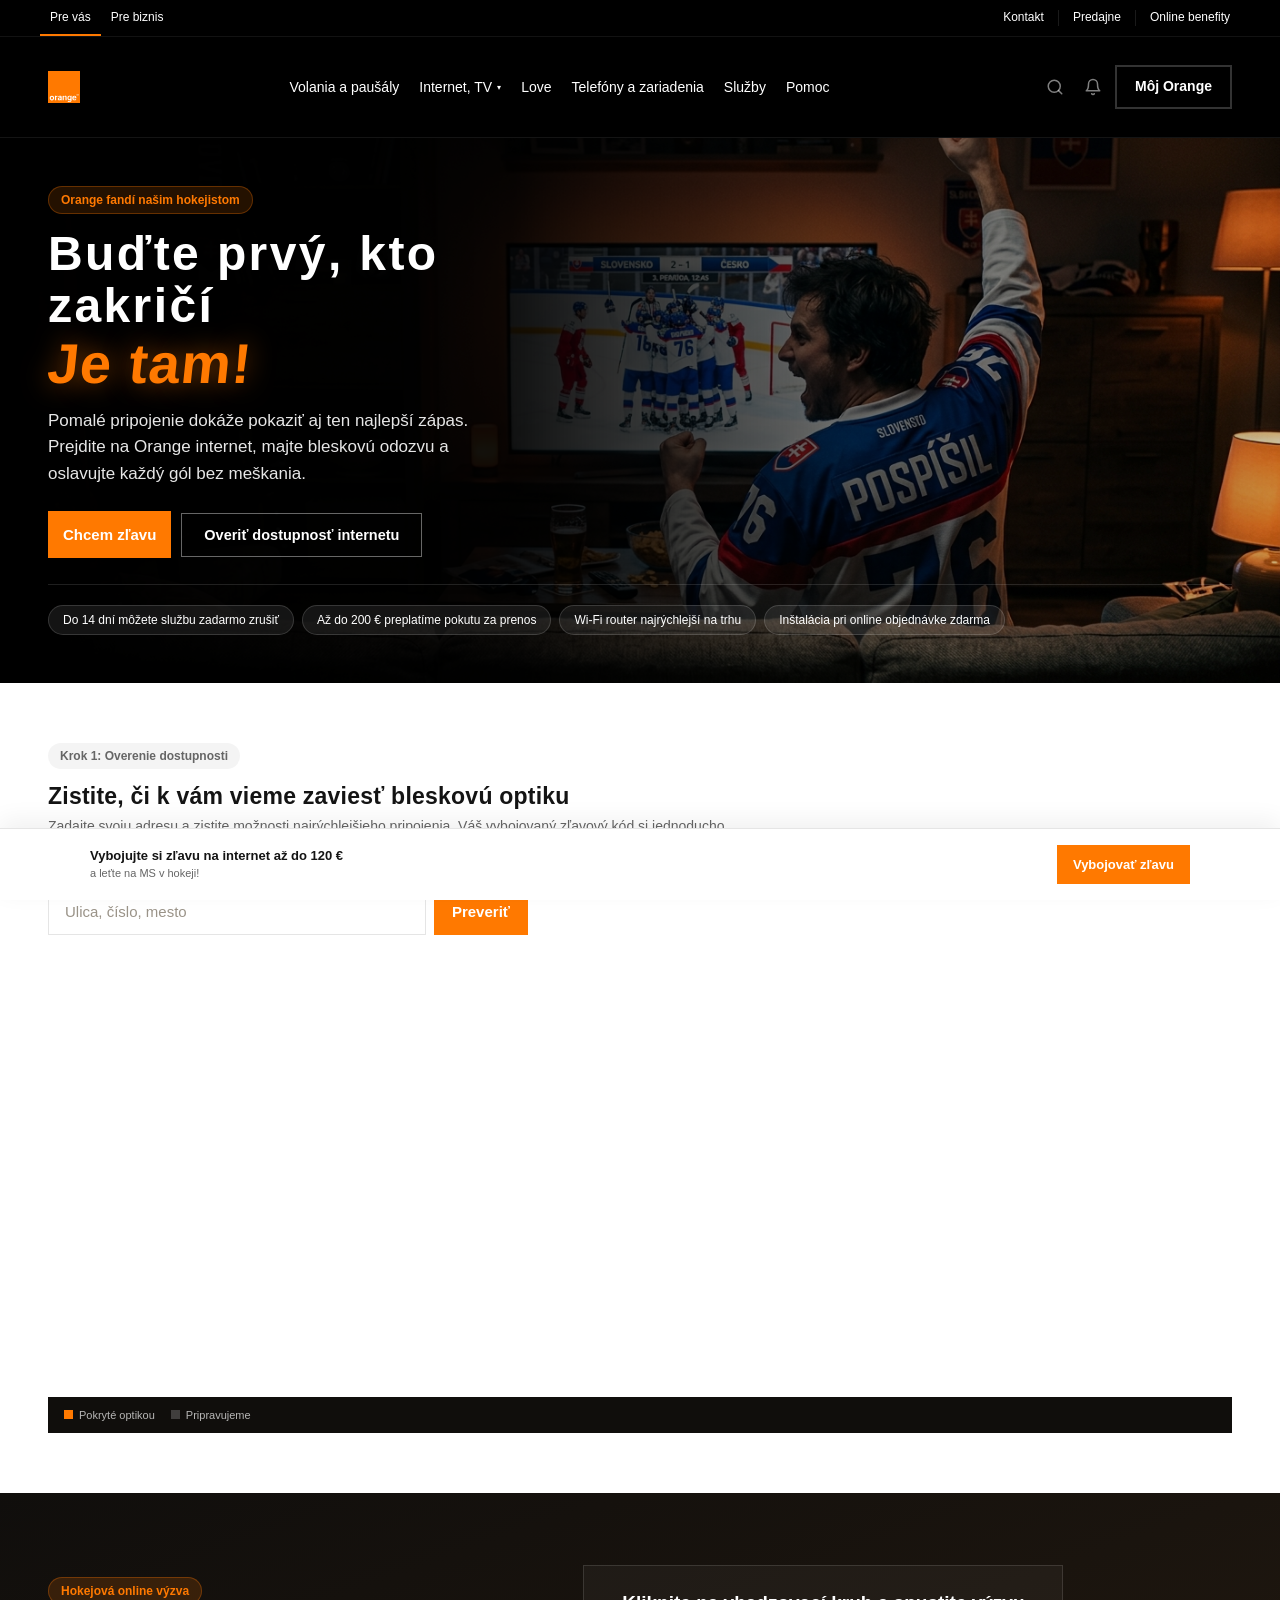
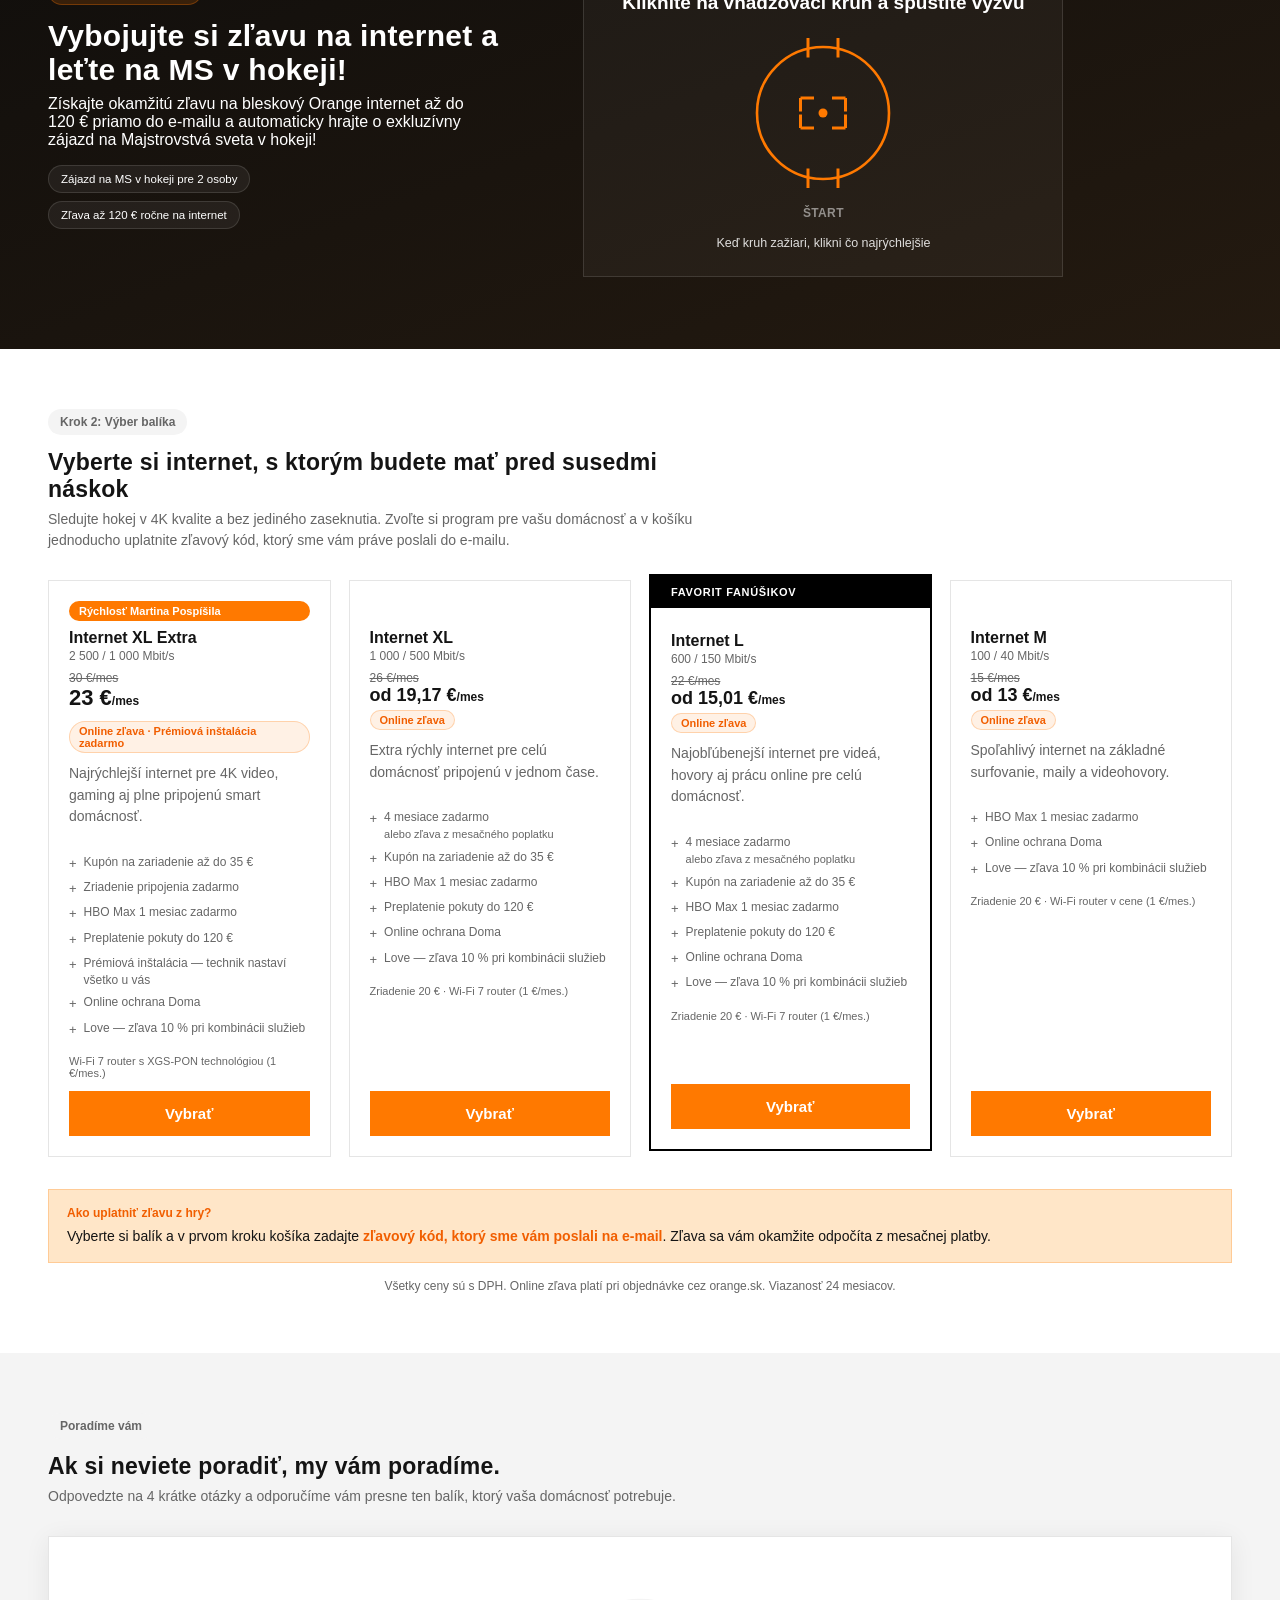
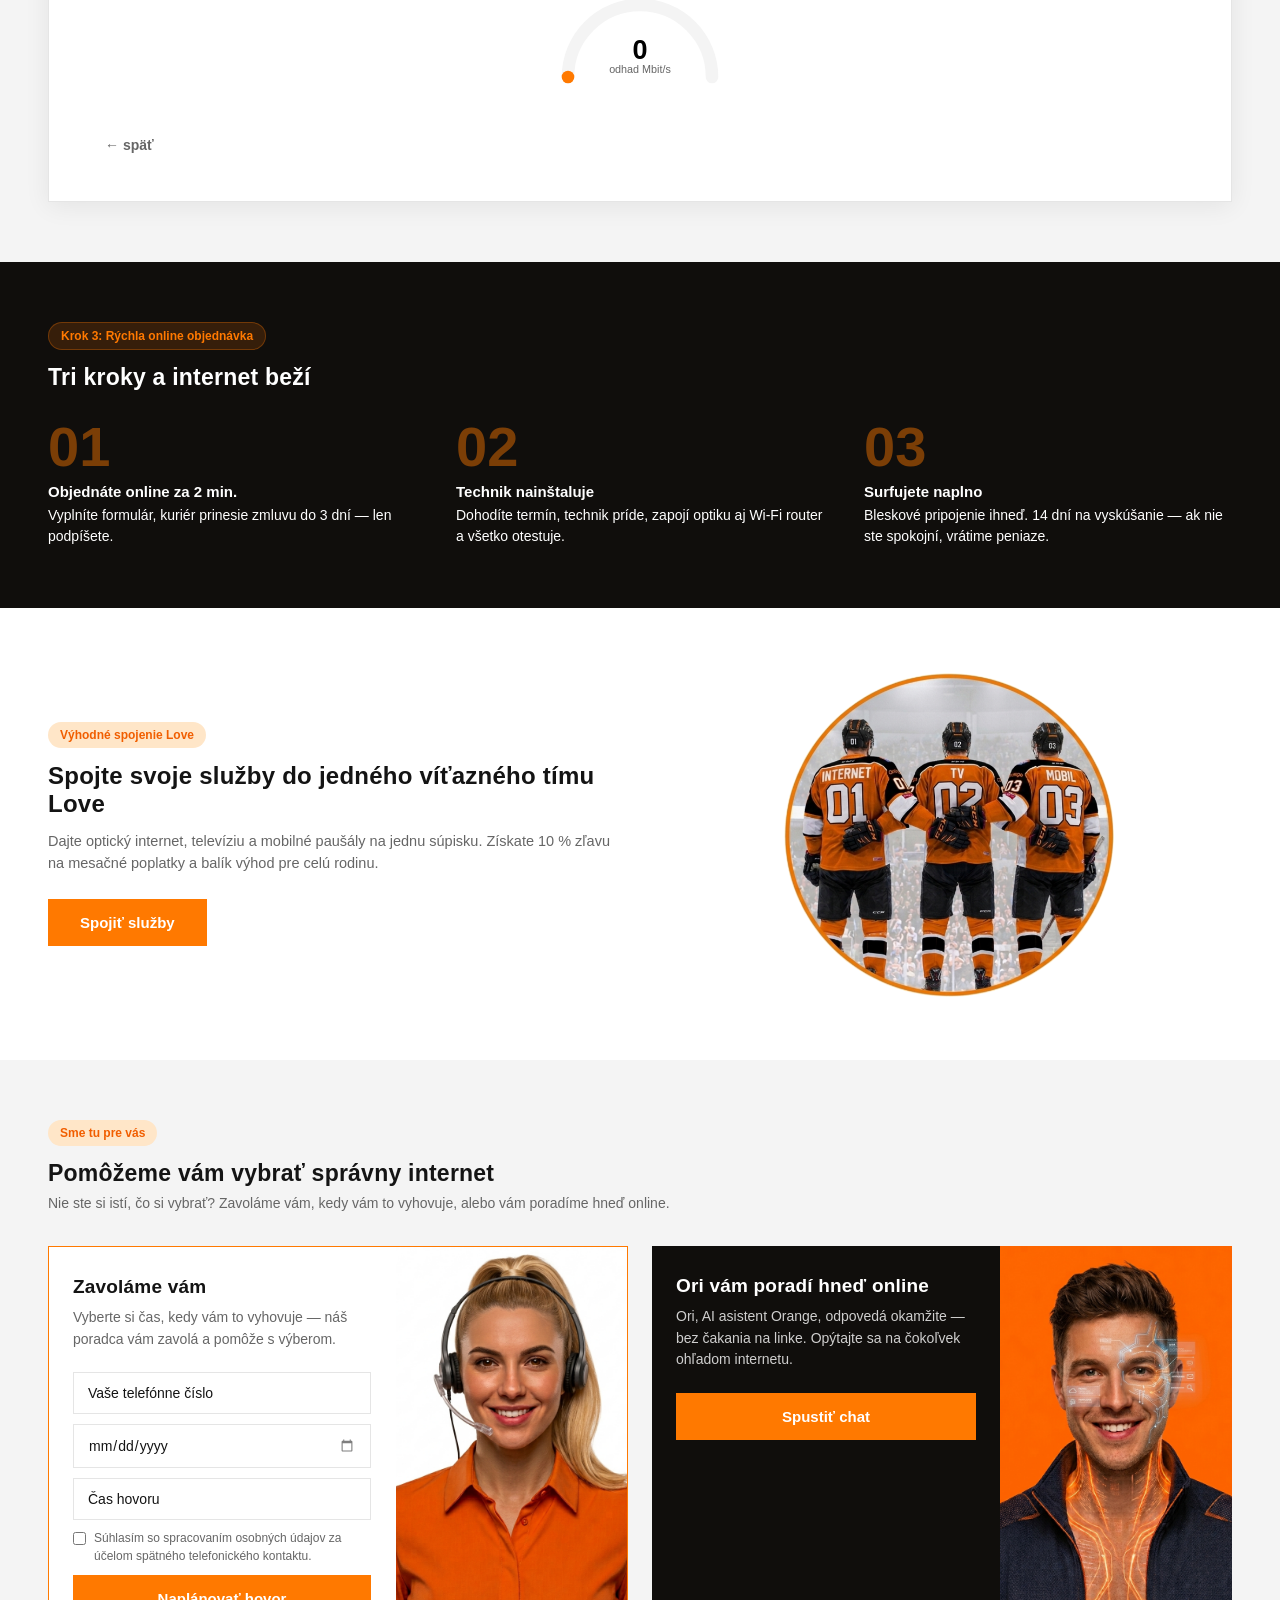
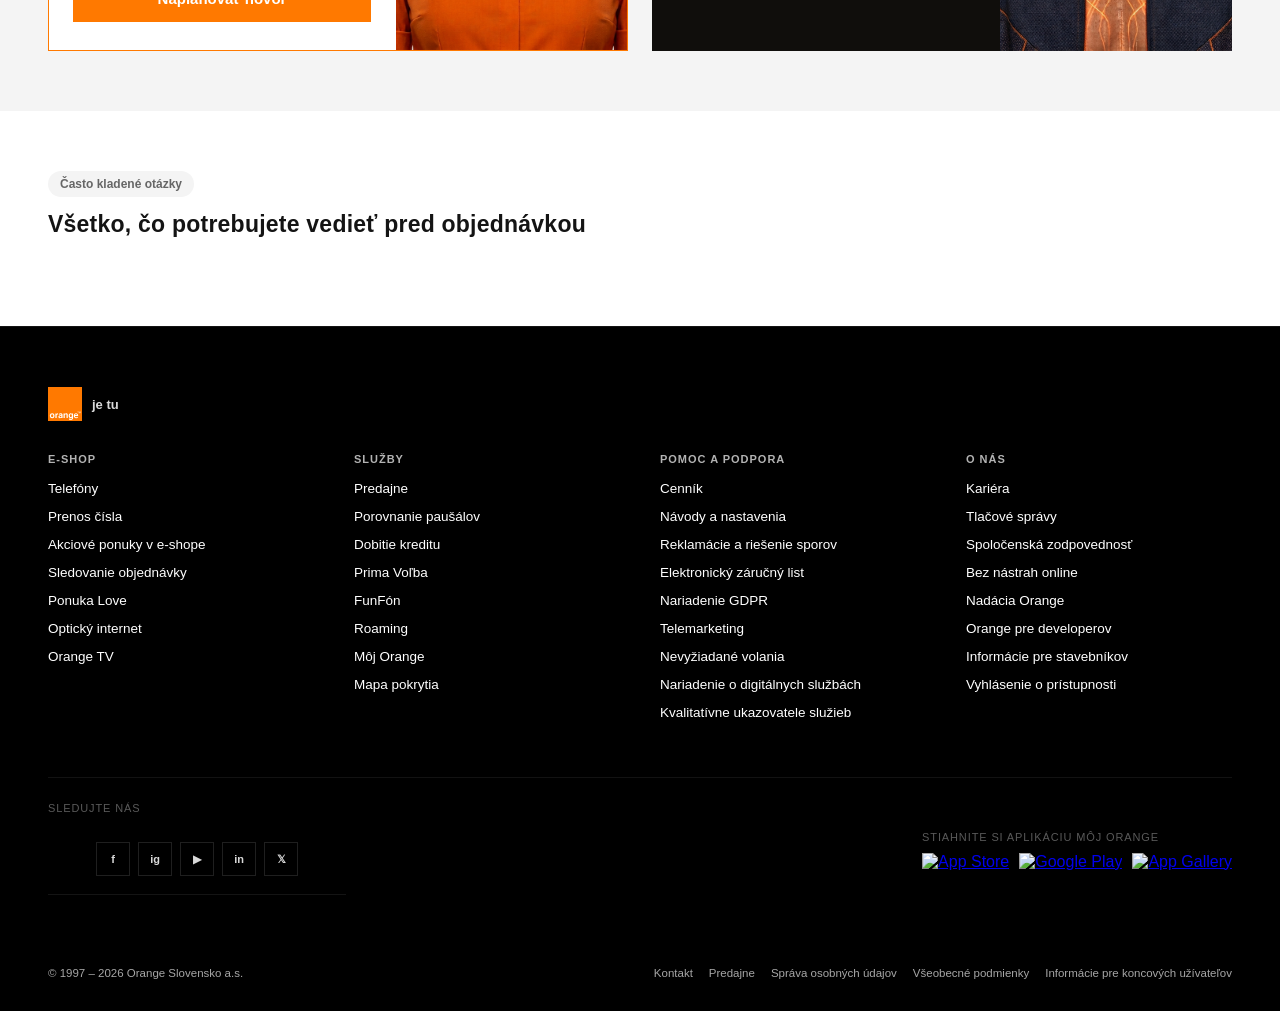
==== zaraguza-sk/index.html @ 149ebbbd "verzia2: Orange DS dizajn (Helvetica Neue, radius 0, ostré CTA) - Font: Helvetica Neue všade, odstrá" ====
<!DOCTYPE html>
<html lang="sk">
<head>
<meta charset="UTF-8">
<meta name="viewport" content="width=device-width, initial-scale=1.0">
<meta name="color-scheme" content="light">
<meta name="supported-color-schemes" content="light">
<title>Orange Internet — Je tam!</title>
<link rel="preconnect" href="https://fonts.googleapis.com">
<link href="https://api.mapbox.com/mapbox-gl-js/v3.4.0/mapbox-gl.css" rel="stylesheet">
<script src="https://api.mapbox.com/mapbox-gl-js/v3.4.0/mapbox-gl.js"></script>
<style>
  :root{
    color-scheme: light;
    --orange: #ff7900;
    --orange-deep: #f15e00;
    --orange-glow: #ff7900;
    --ink: #141414;
    --ink-soft: #666666;
    --paper: #ffffff;
    --paper-dim: #f4f4f4;
    --tint: #ffe6c8;
    --line: #e5e5e5;
    --ok: #1F7A4D;
    --night: #100E0C;
    --night-2: #1C1712;
    --radius: 0;
  }
  *{box-sizing:border-box; margin:0; padding:0;}
  html{scroll-behavior:smooth; background:var(--paper);}
  body{
    font-family:'Helvetica Neue', Helvetica, Arial, sans-serif;
    background:var(--paper) !important;
    color:var(--ink) !important;
    -webkit-font-smoothing:antialiased;
  }
  h1,h2,h3,.display{ font-family:'Helvetica Neue', Helvetica, Arial, sans-serif; letter-spacing:0.01em; }
  ul{ list-style:none; }
  button{ font-family:inherit; }
  @media (prefers-reduced-motion: reduce){
    *{animation-duration:0.001ms !important; transition-duration:0.001ms !important;}
  }

  .je-tam{
    display:inline-block; font-family:inherit; font-weight:800; color:var(--orange);
    transform:skewX(-6deg); text-shadow:0 0 26px rgba(255,121,0,.55); letter-spacing:0.02em;
  }

  /* ---------- NAV ---------- */
  nav{
    padding:16px 20px; background:#000000;
    border-bottom:1px solid rgba(255,255,255,0.08);
  }
  .logo{ font-family:inherit; font-weight:800; font-size:22px; color:var(--orange); }
  .menu-dot{width:22px;height:22px;display:flex;flex-direction:column;justify-content:center;gap:4px;}
  .menu-dot span{display:block;height:2px;background:#fff;border-radius:2px;}

  section{ max-width:560px; margin:0 auto; padding:0 20px; }
  .sec{ padding:52px 20px; }
  .sec-head{ margin-bottom:28px; }
  .eyebrow{
    display:inline-flex; align-items:center; gap:6px;
    font-size:12px; font-weight:600; color:var(--orange-deep);
    background:var(--tint); padding:6px 12px; border-radius:100px; margin-bottom:14px;
  }
  .sec-head .eyebrow{ background:var(--paper-dim); color:var(--ink-soft); }
  .sec-head h2{ font-size:23px; margin:0 0 6px; color:var(--ink); }
  .sec-head p{ color:var(--ink-soft); font-size:14px; line-height:1.55; }
  .sec-head.center{ text-align:center; }

  /* ---------- HERO ---------- */
  .hero{
    background: var(--night);
    color:#fff; max-width:none; padding:36px 20px 0;
  }
  .hero-inner{ max-width:560px; margin:0; width:100%; }
  .hero .eyebrow{ color:var(--orange-glow); background:rgba(255,121,0,0.14); border:1px solid rgba(255,121,0,0.3); }
  .hero h1{ font-size:33px; line-height:1.1; font-weight:800; margin-bottom:14px; color:#fff; letter-spacing:0.05em; }
  .hero h1 .je-tam{ font-size:38px; display:block; margin-top:2px; }
  .hero p{ color:rgba(255,255,255,0.9); font-size:15.5px; line-height:1.55; margin-bottom:24px; }
  .hero p b{ color:#fff; }

  .address-box{
    background:rgba(255,255,255,0.06); border:1px solid rgba(255,255,255,0.12);
    border-radius:var(--radius); padding:20px; display:flex; flex-direction:column; gap:12px; backdrop-filter:blur(6px);
  }
  .address-box label{ color:#fff; font-size:13px; font-weight:600; opacity:.9; }
  .address-row{ display:flex; gap:8px; }
  .address-row input{
    flex:1; border:none; border-radius:0; padding:14px 16px; font-size:15px; outline:none;
    background:#fff; color:var(--ink); font-family:inherit;
  }
  .address-row input::placeholder{ color:#9A9388; }
  .address-row button{
    background:var(--orange); color:#fff; border:none; border-radius:0;
    padding:0 18px; font-weight:700; font-size:15px; cursor:pointer; transition:background .15s ease;
  }
  .address-row button:hover{ background:var(--orange-deep); }
  .address-hint{ color:#fff; opacity:.55; font-size:12px; }

  .stat-row{
    display:grid; grid-template-columns:repeat(4,1fr); gap:10px; align-items:start;
    margin:26px 0 0; padding-top:20px; border-top:1px solid rgba(255,255,255,0.12);
  }
  .stat{ text-align:center; }
  .stat b{ display:flex; align-items:center; justify-content:center; min-height:28px; font-family:inherit; font-weight:800; font-size:18px; color:#fff; }
  .stat span{ display:block; font-size:10px; color:#fff; margin-top:2px; line-height:1.25; }

  /* ---------- HOCKEY CHALLENGE GAME ---------- */
  .challenge{
    max-width:none; background:linear-gradient(160deg, var(--night) 0%, #241A10 100%); color:#fff; padding:44px 20px;
  }
  .challenge-inner{ max-width:560px; margin:0 auto; }
  .challenge .eyebrow{ background:rgba(255,121,0,0.16); color:var(--orange-glow); border:1px solid rgba(255,121,0,0.3); }
  .challenge h2{ color:#fff; font-size:24px; margin:0 0 8px; }
  .challenge > .challenge-inner > p{ color:rgba(255,255,255,0.9); font-size:14px; line-height:1.55; margin-bottom:8px; }
  .reward-row{ display:flex; gap:8px; margin:16px 0 22px; flex-wrap:wrap; }
  .reward-chip{
    display:flex; align-items:center; gap:6px; background:rgba(255,255,255,0.06);
    border:1px solid rgba(255,255,255,0.12); border-radius:100px; padding:7px 12px; font-size:11.5px;
  }
  .reward-chip .ic{ font-size:14px; }

  .game-box{
    background:rgba(255,255,255,0.04); border:1px solid rgba(255,255,255,0.12);
    border-radius:var(--radius); padding:26px 20px; text-align:center; position:relative; overflow:hidden; min-height:280px;
    display:flex; flex-direction:column; align-items:center; justify-content:center;
  }
  .puck-btn{
    width:150px; height:150px; border:none; background:none; cursor:pointer; padding:0;
    transition:transform .08s ease;
  }
  .puck-btn:active{ transform:scale(.94); }
  .puck-btn svg .fo-circle{ stroke:var(--orange); stroke-width:3.5; fill:none; transition:stroke .3s ease, filter .3s ease; }
  .puck-btn svg .fo-tick{ stroke:var(--orange); stroke-width:4; transition:stroke .3s ease; }
  .puck-btn svg .fo-cross{ stroke:var(--orange); stroke-width:4; transition:stroke .3s ease; }
  .puck-btn svg .fo-dot{ fill:var(--orange); transition:fill .3s ease, r .3s ease; }
  .puck-btn.ready svg .fo-circle{ stroke:var(--orange-glow); filter:drop-shadow(0 0 14px rgba(255,121,0,.8)); }
  .puck-btn.ready svg .fo-tick{ stroke:var(--orange-glow); }
  .puck-btn.ready svg .fo-cross{ stroke:var(--orange-glow); }
  .puck-btn.ready svg .fo-dot{ fill:#fff; animation:dotPulse .6s ease-in-out infinite; }
  @keyframes dotPulse{ 0%,100%{ r:6; } 50%{ r:9; } }
  .puck-label{ font-family:inherit; font-weight:800; font-size:12px; color:rgba(255,255,255,.5); margin-top:14px; letter-spacing:.03em; text-transform:uppercase; }
  .game-msg{ font-family:inherit; font-weight:800; font-size:19px; margin-bottom:20px; min-height:26px; }
  .game-sub{ font-size:12.5px; color:rgba(255,255,255,0.85); margin-top:16px; }

  .result-panel{ display:none; width:100%; }
  .result-panel.show{ display:block; animation:fadeUp .4s ease; }
  @keyframes fadeUp{ from{opacity:0; transform:translateY(10px);} to{opacity:1; transform:translateY(0);} }
  .result-time{ font-family:inherit; font-weight:800; font-size:44px; color:var(--orange-glow); line-height:1; margin-bottom:4px; }
  .result-time span{ font-size:16px; color:#fff; font-weight:600; }
  .result-main{ font-family:inherit; font-weight:800; font-size:18px; color:#fff; line-height:1.25; margin-bottom:8px; }
  .result-sub{ font-size:14px; color:rgba(255,255,255,.9); line-height:1.55; margin-bottom:18px; }
  .result-reward{ border:1.5px solid var(--orange); border-radius:0; padding:14px 16px; margin-bottom:18px; background:rgba(241,94,0,0.08); }
  .reward-label{ display:block; font-size:11px; color:rgba(255,255,255,.85); letter-spacing:.06em; margin-bottom:4px; }
  .reward-value{ display:block; font-family:inherit; font-weight:800; font-size:17px; color:var(--orange-glow); line-height:1.2; }
  .result-form{ margin-top:0; }
  .form-heading{ font-family:inherit; font-weight:700; font-size:13.5px; color:#fff; margin-bottom:6px; }
  .form-desc{ font-size:12px; color:rgba(255,255,255,.85); line-height:1.5; margin-bottom:12px; }
  #resultEmail{
    width:100%; box-sizing:border-box; border:1px solid rgba(255,255,255,0.2); background:rgba(255,255,255,0.06); color:#fff;
    border-radius:0; padding:12px 14px; font-size:14px; outline:none; font-family:inherit; margin-bottom:10px;
  }
  #resultEmail::placeholder{ color:rgba(255,255,255,.4); }
  .checkbox-label{ display:flex; align-items:flex-start; gap:8px; font-size:11.5px; color:rgba(255,255,255,.85); line-height:1.45; margin-bottom:14px; cursor:pointer; }
  .checkbox-label input[type=checkbox]{ margin-top:2px; flex-shrink:0; accent-color:var(--orange); }
  .result-success{ text-align:center; animation:fadeUp .4s ease; padding:10px 0; }
  .success-icon{ width:56px; height:56px; border-radius:50%; background:#22c55e; color:#fff; font-size:26px; font-weight:800; display:flex; align-items:center; justify-content:center; margin:0 auto 16px; }
  .result-success h3{ font-family:inherit; font-weight:800; font-size:17px; color:#fff; margin-bottom:10px; line-height:1.3; }
  .result-success p{ font-size:14px; color:rgba(255,255,255,.9); margin-bottom:18px; line-height:1.55; }
  .game-ctas{ display:flex; gap:8px; flex-direction:column; }

  .lb-save{ display:none; flex-direction:column; gap:8px; margin-bottom:14px; }
  .lb-save.show{ display:flex; }
  .lb-save input{
    border:1px solid rgba(255,255,255,0.2); background:rgba(255,255,255,0.06); color:#fff;
    border-radius:0; padding:12px 14px; font-size:14px; outline:none; font-family:inherit;
  }
  .lb-save input::placeholder{ color:rgba(255,255,255,.4); }
  .lb-note{ font-size:10.5px; color:rgba(255,255,255,.45); text-align:center; line-height:1.4; }
  .lb-saved{ display:none; text-align:center; font-size:13px; color:#7CD98A; font-weight:600; margin-bottom:14px; }
  .lb-saved.show{ display:block; }

  .leaderboard-box{
    background:rgba(255,255,255,0.04); border:1px solid rgba(255,255,255,0.12);
    border-radius:var(--radius); padding:20px; margin-top:16px;
  }
  .lb-head{
    display:flex; align-items:center; gap:8px; font-family:inherit; font-weight:700; font-size:15px;
    color:#fff; margin-bottom:14px; flex-wrap:wrap;
  }
  .lb-loading{ text-align:center; font-size:12.5px; color:rgba(255,255,255,.5); padding:16px 0; }
  .lb-row{
    display:flex; align-items:center; gap:10px; padding:9px 4px;
    border-bottom:1px solid rgba(255,255,255,0.07); font-size:13px; color:rgba(255,255,255,.9);
  }
  .lb-row:last-child{ border-bottom:none; }
  .lb-rank{
    width:24px; flex-shrink:0; font-family:inherit; font-weight:800; font-size:12.5px;
    color:rgba(255,255,255,.5); text-align:center;
  }
  .lb-row:nth-child(1) .lb-rank, .lb-row.r1 .lb-rank{ color:#FFD54A; }
  .lb-row.r2 .lb-rank{ color:#CFE0EA; }
  .lb-row.r3 .lb-rank{ color:#E3A063; }
  .lb-name{ flex:1; font-weight:600; }
  .lb-time{ font-family:inherit; font-weight:800; color:var(--orange-glow); }
  .lb-empty{ text-align:center; font-size:12.5px; color:rgba(255,255,255,.5); padding:16px 0; }
  .cta-primary{
    width:100%; background:var(--orange); color:#fff; border:none; border-radius:0;
    padding:15px; font-size:15px; font-weight:700; cursor:pointer; transition:background .15s ease;
  }
  .cta-primary:hover{ background:var(--orange-deep); }
  .cta-outline{
    width:100%; background:transparent; color:#fff; border:1.5px solid rgba(255,255,255,0.25); border-radius:0;
    padding:15px; font-size:15px; font-weight:600; cursor:pointer;
  }

  /* ---------- COVERAGE / MAP ---------- */
  .coverage-form{ display:flex; flex-direction:column; gap:10px; margin-bottom:22px; }
  .coverage-form .address-row input{
    background:#fff; border:1.5px solid var(--line); color:var(--ink);
  }
  .coverage-form .address-row button{ background:var(--orange); }

  .map-wrap{ border-radius:var(--radius); overflow:hidden; }
  #coverageMap{ width:100%; height:320px; }
  .map-legend{ display:flex; gap:16px; padding:12px 16px; background:var(--night); }
  .map-legend .li{ display:flex; align-items:center; gap:6px; font-size:11px; color:rgba(255,255,255,.7); }
  .map-legend .dot{ width:9px; height:9px; }
  .dot.on{ background:var(--orange); }
  .dot.soon{ background:rgba(255,255,255,0.2); }
  .mapboxgl-popup-content{ background:var(--night); color:#fff; border-radius:0; padding:10px 14px; font-size:13px; font-family:inherit; }
  .mapboxgl-popup-tip{ border-top-color:var(--night) !important; }

  /* ---------- PRICING ---------- */
  .plans{
    display:flex; flex-direction:row; gap:14px;
    overflow-x:auto; scroll-snap-type:x mandatory; -webkit-overflow-scrolling:touch;
    padding-bottom:12px; scrollbar-width:none;
  }
  .plans::-webkit-scrollbar{ display:none; }
  .plan{ background:#fff; border:1.5px solid var(--line); border-radius:0; padding:20px; position:relative;
    min-width:280px; flex-shrink:0; scroll-snap-align:start; }
  .plan.reco{ border:2px solid #000; box-shadow:none; }
  .plan.reco .plan-body > .plan-badge:first-child{
    background:#000; color:#fff; border-radius:0;
    margin:-20px -20px 16px; padding:10px 20px;
    display:block; text-align:left; font-size:11px;
    letter-spacing:.06em; text-transform:uppercase;
  }
  .plan--open:not(.reco){ border-color:var(--orange); box-shadow:0 0 0 1px var(--orange); }
  .plan.reco.plan--open{ border:2px solid #000; box-shadow:none; }
  .plan .ribbon{
    position:absolute; top:-11px; left:20px; background:var(--orange); color:#fff;
    font-size:11px; font-weight:700; padding:4px 10px; border-radius:100px;
  }
  .plan-name2{ font-family:inherit; font-weight:700; font-size:16px; margin:8px 0 2px; }
  .plan-speed2{ font-size:12px; color:var(--ink-soft); margin-bottom:8px; }
  .plan-price{ margin-bottom:10px; }
  .plan-price .was{ font-size:12px; color:var(--ink-soft); text-decoration:line-through; }
  .plan-price .now{ font-family:inherit; font-weight:800; font-size:22px; }
  .plan-price .now span{ font-size:12px; font-weight:600; }
  .plan-desc{ font-size:14px; color:var(--ink-soft); line-height:1.55; margin-bottom:14px; }
  .plan-benefits{ display:flex; gap:14px; border-top:1px solid var(--line); padding-top:12px; margin-top:2px; }
  .plan-benefits .benefit{ text-align:center; flex:1; font-size:10px; color:var(--ink-soft); }
  .plan-benefits .bic{ font-size:16px; display:block; margin-bottom:3px; }
  .plan-ctas{ display:flex; gap:8px; margin-top:14px; }
  .plan-ctas button{ flex:1; padding:14px; font-size:15px; }
  .cta-secondary{
    background:#fff; color:var(--ink); border:1.5px solid var(--line); border-radius:0; font-weight:600; cursor:pointer;
  }

  /* ---------- ASSESSMENT ---------- */
  #quiz-anchor{ background:var(--paper-dim); max-width:none !important; }
  .quiz-card{ background:#fff; border:1.5px solid var(--line); border-radius:var(--radius); padding:28px 22px; overflow:hidden; box-shadow:0 4px 24px rgba(0,0,0,.07); }
  .gauge-wrap{ display:flex; justify-content:center; margin-bottom:22px; }
  svg#gauge{ width:180px; height:110px; overflow:visible; }
  .gauge-track{ fill:none; stroke:var(--paper-dim); stroke-width:14; stroke-linecap:round; }
  .gauge-fill{ fill:none; stroke:var(--orange); stroke-width:14; stroke-linecap:round;
    transition: stroke-dasharray .6s cubic-bezier(.65,0,.35,1); }
  .gauge-num{ font-family:inherit; font-weight:800; font-size:30px; }
  .gauge-unit{ font-family:inherit; font-size:12px; fill:var(--ink-soft); }

  .progress-dots{ display:flex; justify-content:center; gap:6px; margin-bottom:20px; }
  .progress-dots span{ width:7px; height:7px; border-radius:50%; background:var(--line); transition:background .2s ease, transform .2s ease;}
  .progress-dots span.active{ background:var(--orange); transform:scale(1.3); }
  .progress-dots span.done{ background:var(--orange-deep); }

  .q-title{ font-size:18px; font-weight:700; text-align:center; margin-bottom:18px; font-family:inherit; }
  .opts{ display:grid; grid-template-columns:1fr 1fr; gap:10px; }
  .opts.single-col{ grid-template-columns:1fr; }
  .opt{
    border:1.5px solid var(--line); border-radius:0; padding:14px 12px; text-align:center; cursor:pointer; background:#fff;
    transition:border-color .15s ease, background .15s ease, transform .1s ease; font-size:14px; font-weight:600;
  }
  .opt .ic{ font-size:22px; display:block; margin-bottom:6px; }
  .opt:hover{ border-color:var(--orange); background:var(--tint,#fff5f0); }
  .opt:active{ transform:scale(.97); }

  .q-nav{ display:flex; justify-content:space-between; margin-top:20px; }
  .btn-ghost{ background:none; border:none; color:var(--ink-soft); font-size:14px; font-weight:600; cursor:pointer; padding:8px; }
  .btn-ghost:disabled{ opacity:0; pointer-events:none; }

  .result{ display:none; }
  .result.show{ display:block; animation:fadeUp .5s ease; }
  .res-plan-card{ background:#fff; border:1.5px solid var(--line); border-radius:var(--radius); padding:22px 20px; margin:0 0 14px; }
  .res-cta{ display:block; width:100%; text-align:center; }
  @media(min-width:1080px){
    .res-cols{ display:grid; grid-template-columns:1fr 1fr; gap:32px; align-items:start; margin-bottom:18px; }
    .res-plan-card{ padding:28px; }
  }
  .result-badge{
    display:inline-block; background:var(--ok); color:#fff; font-size:12px; font-weight:700;
    padding:5px 12px; border-radius:100px; margin-bottom:14px;
  }
  .result h3{ font-size:22px; margin-bottom:4px; }
  .result .why{ color:var(--ink-soft); font-size:14px; margin-bottom:18px; }

  .price-card{ background:var(--night); color:#fff; border-radius:0; padding:22px 22px 18px; margin-bottom:14px; }
  .price-card .top-row{ display:flex; justify-content:space-between; align-items:flex-start; margin-bottom:16px; }
  .price-card .plan-name{ font-family:inherit; font-weight:700; font-size:16px; margin-bottom:4px; }
  .price-card .plan-speed{ font-size:12px; opacity:.7; }
  .price-card .price{ text-align:right; }
  .price-card .price .was{ font-size:12px; opacity:.55; text-decoration:line-through; }
  .price-card .price .first-month{ font-family:inherit; font-weight:800; font-size:26px; color:var(--orange); line-height:1.15; }
  .price-card .price .then{ font-size:11.5px; opacity:.65; margin-top:4px; }
  .price-card .benefits{ display:flex; gap:16px; border-top:1px solid rgba(255,255,255,0.12); padding-top:14px; }
  .price-card .benefit{ text-align:center; flex:1; font-size:10.5px; opacity:.85; }
  .price-card .benefit .bic{ font-size:17px; display:block; margin-bottom:4px; }

  .addon{
    display:flex; gap:10px; align-items:flex-start; background:var(--paper-dim);
    border-radius:0; padding:12px 14px; margin-bottom:16px; font-size:14px; color:var(--ink-soft);
  }
  .binding-note{ font-size:12px; color:var(--ink-soft); text-align:center; margin-bottom:14px; }
  .restart{ text-align:center; margin-top:12px; }
  .restart button{ background:none; border:none; color:var(--ink-soft); font-size:12px; text-decoration:underline; cursor:pointer; }

  /* ---------- PROCESS ---------- */
  .steps{ display:flex; flex-direction:column; gap:14px; }
  .step{
    background:var(--paper-dim); border-radius:var(--radius); padding:20px 20px 20px 20px;
    display:flex; flex-direction:column; gap:0; position:relative; overflow:hidden;
  }
  .step::before{
    content:attr(data-n); position:absolute; right:16px; top:10px;
    font-family:inherit; font-weight:800; font-size:56px; color:rgba(255,121,0,0.08); line-height:1;
  }
  .step .num{
    font-family:inherit; font-weight:800; font-size:11px; color:var(--orange-deep);
    background:var(--tint); border-radius:100px; padding:3px 10px; display:inline-block;
    margin-bottom:10px; text-transform:uppercase; letter-spacing:.04em;
  }
  .step .txt b{ display:block; font-size:15px; font-weight:700; margin-bottom:5px; color:var(--ink); }
  .step .txt span{ font-size:13.5px; color:var(--ink-soft); line-height:1.55; display:block; }

  /* ---------- PROCESS KISS ---------- */
  .steps-3{ display:grid; grid-template-columns:1fr; gap:24px; margin-top:28px; }
  .s3{ }
  .s3-num{ font-family:inherit; font-weight:800; font-size:40px; color:rgba(255,121,0,.3); line-height:1; margin-bottom:8px; }
  .s3-title{ font-family:inherit; font-weight:700; font-size:15px; color:var(--ink); margin-bottom:5px; }
  .s3-desc{ font-size:14px; color:var(--ink-soft); line-height:1.55; }
  .sec--dark .s3-num{ color:rgba(255,121,0,.45); }
  .sec--dark .s3-title{ color:#fff; }
  .sec--dark .s3-desc{ color:#fff; }
  .sec--dark .eyebrow{ background:rgba(255,121,0,.16); color:var(--orange-glow); border:1px solid rgba(255,121,0,.3); }

  /* ---------- DARK SECTION ---------- */
  .sec--dark{ background:var(--night); }
  .sec--dark .sec-head h2{ color:#fff; }
  .sec--dark .sec-head p{ color:rgba(255,255,255,.9); }
  .sec--dark .sec-head .eyebrow{ background:rgba(255,121,0,.16); color:var(--orange-glow); border:1px solid rgba(255,121,0,.3); }
  .sec--dark .step{ background:rgba(255,255,255,.06); }
  .sec--dark .step .num{ background:rgba(255,121,0,.16); color:var(--orange-glow); }
  .sec--dark .step .txt b{ color:#fff; }
  .sec--dark .step .txt span{ color:rgba(255,255,255,.65); }
  .sec--dark .step::before{ color:rgba(255,121,0,.06); }

  /* ---------- FAQ ---------- */
  .faq-item{ border-bottom:1px solid var(--line); }
  .faq-q{
    width:100%; text-align:left; background:none; border:none; padding:16px 4px;
    display:flex; justify-content:space-between; align-items:center; cursor:pointer;
    font-family:inherit; font-weight:600; font-size:14px; color:var(--ink);
  }
  .faq-q .chev{ transition:transform .2s ease; color:var(--orange); font-size:16px; flex-shrink:0; margin-left:12px; }
  .faq-item.open .faq-q .chev{ transform:rotate(45deg); }
  .faq-a{ max-height:0; overflow:hidden; transition:max-height .25s ease; }
  .faq-item.open .faq-a{ max-height:220px; }
  .faq-a p{ padding:0 4px 16px; font-size:14px; color:var(--ink-soft); line-height:1.55; }

  /* ---------- STICKY CTA ---------- */
  .sticky-cta{
    position:fixed; bottom:0; left:0; right:0; z-index:40;
    background:#fff; border-top:1px solid var(--line);
    padding:12px 20px; box-shadow:0 -8px 24px rgba(0,0,0,0.06);
    transition:background .3s ease, border-color .3s ease;
  }
  .sticky-cta.sales-mode{ background:var(--night); border-top-color:rgba(255,255,255,0.1); }
  .sticky-cta.sales-mode .txt b{ color:#fff; }
  .sticky-cta.sales-mode .txt span{ color:rgba(255,255,255,.6); }
  .sticky-cta-inner{ display:flex; gap:10px; align-items:center; }
  .sticky-cta .txt{ flex:1; }
  .sticky-cta .txt b{ display:block; font-size:13px; font-family:inherit; }
  .sticky-cta .txt span{ font-size:11px; color:var(--ink-soft); }
  .sticky-cta button{
    background:var(--orange); color:#fff; border:none; border-radius:0;
    padding:12px 16px; font-weight:700; font-size:13px; cursor:pointer; white-space:nowrap;
  }
  footer.pad{ height:90px; }

  /* ---------- PLAN BADGE ---------- */
  .plan-badge{
    display:inline-flex; align-items:center; gap:5px;
    background:var(--orange); color:#fff;
    font-size:11px; font-weight:700; padding:4px 10px;
    border-radius:100px; margin-bottom:0;
  }
  .plan-badge--empty{ visibility:hidden; pointer-events:none; }

  /* ---------- PROMO STRIP ---------- */
  .promo-strip{
    background:var(--tint); border:1px solid rgba(255,121,0,.25);
    border-radius:0; padding:14px 18px; margin-top:20px;
    font-size:14px; color:var(--ink); line-height:1.55;
  }
  .promo-strip b{ color:var(--orange-deep); }
  .promo-strip .ps-label{ font-family:inherit; font-weight:700; font-size:12px; color:var(--orange-deep); display:block; margin-bottom:4px; }

  /* ---------- COVERAGE SUCCESS ---------- */
  .coverage-success{
    display:none; background:var(--night); border-radius:var(--radius);
    padding:28px 22px; color:#fff; text-align:center; margin-top:20px;
  }
  .coverage-success.show{ display:block; animation:fadeUp .4s ease; }
  .coverage-success .cs-check{
    width:52px; height:52px; border-radius:50%; background:#22c55e;
    color:#fff; font-size:24px; font-weight:800;
    display:flex; align-items:center; justify-content:center; margin:0 auto 14px;
  }
  .coverage-success h3{ font-family:inherit; font-weight:800; font-size:19px; margin-bottom:8px; line-height:1.25; }
  .coverage-success p{ font-size:13.5px; color:rgba(255,255,255,.7); line-height:1.55; margin-bottom:20px; }
  .coverage-success .cta-primary{ background:var(--orange); color:#fff; border:none; }

  /* =========================================================
     RESPONSIVE — DESKTOP / TABLET
     Mobile styles above stay the default (mobile-first).
     These media queries widen things out on bigger screens.
  ========================================================= */
  @media (min-width: 720px){
    section{ max-width:700px; }

    .hero-inner, .challenge-inner{ max-width:700px; }

    /* pricing stays scroll on tablet too, just wider cards */
    .plan{ min-width:320px; }

    .opts{ grid-template-columns:1fr 1fr; }

    .steps{ max-width:640px; margin:0 auto; }
  }

  @media (min-width: 1080px){
    nav{ padding:18px 48px; }
    .nav-inner{ max-width:1200px; }
    .sec, section{ max-width:none; margin:0; padding:60px 48px; }
    section:not(.sec){ padding-top:0; padding-bottom:0; }
    /* Inner wrapper — matches challenge-inner pattern */
    .sec-inner{ max-width:1200px; margin:0 auto; }
    .sec-head{ max-width:680px; }
    .challenge{ padding:72px 48px; }

    /* HERO desktop */
    .hero{ padding:48px 48px; }
    .hero-inner{ max-width:1200px; margin:0 auto; }
    .hero-copy{ max-width:500px; }
    .hero h1{ font-size:48px; line-height:1.08; }
    .hero h1 .je-tam{ font-size:56px; }
    .hero p{ font-size:17px; max-width:440px; }
    .stat-row{ margin-top:36px; }

    /* CHALLENGE becomes two columns: pitch left, game+leaderboard right */
    .challenge-inner{
      max-width:1200px; display:grid;
      grid-template-columns:.85fr 1.15fr; gap:56px; align-items:start;
    }
    .challenge-copy{ padding-top:12px; }
    .challenge h2{ font-size:30px; }
    .challenge-copy p{ font-size:16px; max-width:420px; }
    .reward-row{ flex-direction:column; align-items:flex-start; }
    .challenge-visual{ max-width:480px; }

    /* COVERAGE */
    #coverage-anchor .coverage-form{ max-width:480px; }
    .map-wrap{ max-width:none; margin:0; }
    #coverageMap{ height:440px; }

    /* PRICING: desktop — switch scroll to a proper 4-col grid */
    .plans{ overflow:visible; display:grid; grid-template-columns:repeat(4,1fr); gap:18px; }
    .plan{ min-width:0; flex-shrink:1; display:flex; flex-direction:column; height:100%; }
    .plan.reco{ transform:translateY(-6px); }
    .plan-ctas{ margin-top:auto; }

    /* ASSESSMENT */
    .quiz-card{ max-width:none; margin:0; padding:40px 48px; }
    .opts{ grid-template-columns:1fr 1fr 1fr 1fr; }
    .opts.single-col{ grid-template-columns:1fr 1fr; }
    .result-cols{ display:grid; grid-template-columns:1fr 1fr; gap:28px; align-items:start; }

    /* PROCESS KISS */
    .steps-3{ grid-template-columns:1fr 1fr 1fr; gap:40px; }
    .s3-num{ font-size:56px; }

    /* FAQ */
    #faq{ max-width:none; margin:0; }

    .sticky-cta{ padding:16px 48px; }
    .sticky-cta-inner{ max-width:1100px; margin:0 auto; display:flex; align-items:center; gap:10px; width:100%; }
  }

  @media (min-width: 1080px) and (max-width: 1300px){
    .hero-inner{ gap:48px; }
  }

  /* ---------- UTILITY BAR ---------- */
  /* Sticky wrapper — handles both util-bar + nav together */
  #site-header{
    position:sticky; top:0; z-index:51;
    transition:transform .35s cubic-bezier(.4,0,.2,1);
    will-change:transform;
  }
  #site-header.nav-scrolled{ transform:translateY(0); } /* mobile: no partial hide */
  @media(min-width:720px){
    #site-header.nav-scrolled{ transform:translateY(-36px); } /* hides util-bar (36px), nav stays visible */
  }
  @media(prefers-reduced-motion:reduce){ #site-header{ transition:none; } }

  .util-bar{
    display:none; background:#000000;
    border-bottom:1px solid rgba(255,255,255,0.07);
    padding:0 20px;
  }
  .util-bar-inner{
    display:flex; justify-content:space-between; align-items:center;
    max-width:1200px; margin:0 auto; height:36px;
  }
  .util-bar-left,.util-bar-right{ display:flex; }
  .util-link{
    font-size:12px; font-weight:500; color:#fff;
    text-decoration:none; padding:0 10px; height:36px;
    display:inline-flex; align-items:center; gap:5px;
    border-bottom:2px solid transparent; transition:color .15s, border-color .15s;
  }
  .util-link:hover{ color:#fff; }
  .util-link--active{ color:#fff; border-bottom-color:var(--orange); }
  .util-divider{ width:1px; background:rgba(255,255,255,.1); margin:10px 4px; }
  @media(min-width:720px){ .util-bar{ display:block; } }

  /* ---------- NAV INNER LAYOUT ---------- */
  /* nav is no longer sticky on its own — #site-header handles that */
  nav{ top:0; }
  .nav-inner{
    display:flex; align-items:center; justify-content:space-between;
    gap:12px; width:100%; max-width:1200px; margin:0 auto;
  }
  .nav-logo{ display:flex; align-items:center; text-decoration:none; flex-shrink:0; }
  .nav-logo img{ height:32px; width:auto; display:block; }

  /* Nav links with animated underline */
  .nav-links{ display:none; list-style:none; gap:0; margin:0 auto; align-items:center; }
  .nav-links li{ position:relative; }
  .nav-links a, .nav-mega-trigger{
    color:#fff; font-size:14px; font-weight:500;
    text-decoration:none; transition:color .15s;
    padding:0 10px; height:57px; display:inline-flex; align-items:center; gap:4px;
    position:relative; white-space:nowrap; cursor:pointer;
  }
  .nav-links a::after, .nav-mega-trigger::after{
    content:''; position:absolute; bottom:0; left:10px; right:10px; height:2px;
    background:var(--orange); transform:scaleX(0); transform-origin:left;
    transition:transform .22s ease; border-radius:0;
  }
  .nav-links a:hover, .nav-mega-trigger:hover{ color:#fff; }
  .nav-links a:hover::after, .nav-mega-trigger:hover::after{ transform:scaleX(1); }

  /* Mega menu trigger button */
  .has-mega{ position:relative; }
  .nav-mega-trigger{
    background:none; border:none; font-family:inherit;
  }
  .nav-mega-trigger .chev{
    font-size:8px; display:inline-block; transition:transform .2s ease; margin-left:1px;
  }
  .has-mega:hover .nav-mega-trigger .chev,
  .has-mega:focus-within .nav-mega-trigger .chev{ transform:rotate(180deg); }

  /* Mega menu panel */
  .mega-menu{
    position:absolute; top:calc(100% + 1px); left:50%;
    transform:translateX(-50%) translateY(8px);
    background:#1a1410; border:1px solid rgba(255,255,255,0.1);
    border-radius:0; padding:24px 28px; min-width:480px;
    display:grid; grid-template-columns:repeat(3,1fr); gap:24px;
    opacity:0; visibility:hidden;
    transition:opacity .2s ease, transform .2s ease, visibility .2s;
    pointer-events:none; box-shadow:0 24px 60px rgba(0,0,0,.75); z-index:20;
  }
  .has-mega:hover .mega-menu,
  .has-mega:focus-within .mega-menu{
    opacity:1; visibility:visible;
    transform:translateX(-50%) translateY(0); pointer-events:auto;
  }
  .mega-col-title{
    display:block; font-family:inherit; font-weight:700; font-size:10.5px;
    text-transform:uppercase; letter-spacing:.09em; color:rgba(255,255,255,.3);
    margin-bottom:10px;
  }
  .mega-menu a{
    display:block; font-size:13.5px; color:rgba(255,255,255,.62);
    text-decoration:none; padding:5px 0; transition:color .12s;
  }
  .mega-menu a::after{ display:none; }
  .mega-menu a:hover{ color:var(--orange); }

  /* Right nav area */
  .nav-right{ display:flex; align-items:center; gap:6px; flex-shrink:0; }
  .nav-search-btn{
    background:none; border:none; cursor:pointer; padding:7px;
    color:rgba(255,255,255,.5); display:none; align-items:center;
    transition:color .15s; border-radius:0;
  }
  .nav-search-btn:hover{ color:#fff; background:rgba(255,255,255,.07); }
  .nav-bell-btn{
    background:none; border:none; cursor:pointer; padding:7px;
    color:rgba(255,255,255,.5); display:none; align-items:center;
    transition:color .15s; border-radius:0;
  }
  .nav-bell-btn:hover{ color:#fff; background:rgba(255,255,255,.07); }
  @media(min-width:1080px){ .nav-bell-btn{ display:flex; } }
  .nav-moj-orange{
    display:none; background:#000; color:#fff; border:2px solid rgba(255,255,255,.2);
    border-radius:0; padding:11px 18px; font-size:14px; font-weight:700;
    text-decoration:none; white-space:nowrap; cursor:pointer; min-height:44px;
    transition:background .15s, border-color .15s;
  }
  .nav-moj-orange:hover{ background:#222; border-color:rgba(255,255,255,.4); }
  button.menu-dot{ background:none; border:none; cursor:pointer; padding:4px; }
  .menu-dot span{ transition:transform .22s ease, opacity .15s ease; }
  body.nav-open .menu-dot span:nth-child(1){ transform:translateY(6px) rotate(45deg); }
  body.nav-open .menu-dot span:nth-child(2){ opacity:0; }
  body.nav-open .menu-dot span:nth-child(3){ transform:translateY(-6px) rotate(-45deg); }

  @media(min-width:720px){
    .nav-links{ display:flex; }
    .nav-moj-orange{ display:block; }
    .menu-dot{ display:none !important; }
  }
  @media(min-width:1080px){
    .nav-search-btn{ display:flex; }
    .nav-links a, .nav-mega-trigger{ height:64px; }
  }

  /* ---------- HERO CTAs + BENEFITS ---------- */
  .hero-ctas{ display:flex; flex-direction:column; gap:10px; margin-bottom:26px; align-items:flex-start; }
  .cta-ghost-hero{
    display:inline-block; text-decoration:none;
    color:#fff; border:1.5px solid rgba(255,255,255,0.4); border-radius:0;
    padding:13px 22px; font-size:14.5px; font-weight:600; cursor:pointer;
    transition:border-color .15s, background .15s; width:auto;
  }
  .cta-ghost-hero:hover{ border-color:#fff; background:rgba(255,255,255,0.08); }
  @media(min-width:480px){
    .hero-ctas{ flex-direction:row; align-items:center; flex-wrap:wrap; }
  }
  .benefit-row{
    display:flex; flex-wrap:wrap; gap:8px;
    margin-top:22px; padding-top:20px; border-top:1px solid rgba(255,255,255,0.12);
  }
  .benefit-chip{
    display:inline-flex; align-items:center;
    background:rgba(255,255,255,0.08); border:1px solid rgba(255,255,255,0.15);
    border-radius:100px; padding:7px 14px; font-size:12px; color:#fff; font-weight:500;
    white-space:nowrap;
  }
  .hero-img-m{
    display:block;
    width:calc(100% + 40px); margin:28px -20px 0;
    height:220px; object-fit:cover; object-position:center 25%;
  }
  @media(max-width:719px){
    .hero-ctas{ align-items:stretch; flex-direction:column; padding-top:20px; margin-bottom:0; }
    .hero-ctas .cta-primary{ display:block; width:100%; text-align:center; }
    .cta-ghost-hero{ width:100%; text-align:center; padding:14px 22px; }
    .benefit-row{ margin-top:0; padding:20px 0; border-top:none; }
  }
  @media(min-width:720px){
    .hero{
      background:
        linear-gradient(to right, #000 0%, rgba(0,0,0,0.92) 40%, rgba(0,0,0,0.5) 70%, rgba(0,0,0,0.2) 100%),
        url('images/fan.jpg') center/cover no-repeat;
      padding:48px 48px;
    }
    .hero-img-m{ display:none; }
    .hero-ctas .cta-primary{ width:auto; display:inline-block; }
    .benefit-row{ margin-top:22px; padding-top:20px; border-top:1px solid rgba(255,255,255,0.12); }
  }

  /* ---------- MOBILE PLAN ACCORDION ---------- */
  .plan-mobile-header{ display:none; }
  @media(max-width:1079px){
    .plans{ flex-direction:column; overflow:visible; scroll-snap-type:none; gap:10px; }
    .plan{ min-width:0; cursor:pointer; }
    .plan-mobile-header{
      display:flex; align-items:center; justify-content:space-between;
      gap:12px; padding:0;
    }
    .plan-mh-left{ flex:1; min-width:0; }
    .plan-mh-meta{ font-size:13px; color:var(--ink-soft); margin-top:3px; }
    .plan-chevron{
      font-size:24px; line-height:1; color:var(--ink-soft);
      transition:transform .25s ease; flex-shrink:0; user-select:none;
    }
    .plan--open .plan-chevron{ transform:rotate(90deg); }
    .plan-body{
      max-height:0; overflow:hidden;
      transition:max-height .35s ease, padding .35s ease;
      padding-top:0;
    }
    .plan--open .plan-body{ max-height:900px; padding-top:14px; }
    .plan--open:not(.reco){ border-color:var(--orange); box-shadow:0 0 0 1px var(--orange); }
    .plan.reco.plan--open{ border:2px solid #000; box-shadow:none; }
    .plan-badge--empty{ display:none; }
    .plan-mobile-header .plan-badge--empty{ display:none; }
    .plan-mobile-header .plan-badge{ margin-bottom:4px; }
    /* hide duplicate badge/name/speed inside plan-body on mobile (shown in header) */
    .plan-body > .plan-badge,
    .plan-body > .plan-name2,
    .plan-body > .plan-speed2{ display:none; }
  }
  @media(min-width:1080px){
    .plan-mobile-header{ display:none !important; }
    .plan-body{ display:contents; }
  }

  /* ---------- CONTACT SECTION ---------- */
  .sec-contact{ background:var(--paper-dim); }
  .sec-contact .sec-head .eyebrow{ background:var(--tint) !important; color:var(--orange-deep) !important; border:none !important; }
  .sec-contact .sec-head h2{ color:var(--ink) !important; }
  .sec-contact .sec-head p{ color:var(--ink-soft) !important; }
  .contact-cards{
    display:grid; grid-template-columns:1fr; gap:20px; margin-top:32px;
  }
  @media(min-width:720px){
    .contact-cards{ grid-template-columns:1fr 1fr; gap:24px; }
  }
  .contact-card{
    background:#fff; border:1.5px solid var(--line);
    border-radius:var(--radius); padding:28px 24px;
    position:relative; overflow:hidden;
    transition:border-color .2s ease;
  }
  .contact-card:hover{ border-color:rgba(255,121,0,0.35); }
  .contact-card h3{ font-family:inherit; font-weight:700; font-size:19px; color:var(--ink); margin-bottom:8px; line-height:1.25; }
  .contact-card .cc-sub{ font-size:14px; color:var(--ink-soft); line-height:1.55; margin-bottom:22px; }
  .contact-card .cta-primary{ margin-top:0; }
  .callback-form{ display:flex; flex-direction:column; gap:10px; }
  .callback-form input[type=tel],
  .callback-form input[type=date],
  .callback-form select{
    width:100%; border:1.5px solid var(--line);
    background:#fff; color:var(--ink);
    border-radius:0; padding:12px 14px; font-size:14px;
    outline:none; font-family:inherit; appearance:none; -webkit-appearance:none;
  }
  .callback-form input[type=tel]:focus,
  .callback-form input[type=date]:focus,
  .callback-form select:focus{ border-color:var(--orange); }
  .callback-form input::placeholder{ color:var(--ink); opacity:1; }
  .callback-form select option{ background:#fff; color:var(--ink); }
  .callback-form input[type=date]::-webkit-calendar-picker-indicator{ opacity:.5; cursor:pointer; }
  .date-field-wrap{ position:relative; }
  .date-field-wrap input[type=date]{ width:100%; }
  .date-placeholder{ display:none; }
  .cb-gdpr{ display:flex; align-items:flex-start; gap:8px; font-size:12px; color:var(--ink-soft); line-height:1.45; cursor:pointer; }
  .cb-gdpr input[type=checkbox]{ margin-top:2px; flex-shrink:0; accent-color:var(--orange); }
  .callback-success{
    display:none; text-align:center; padding:16px 0;
    animation:fadeUp .4s ease;
  }
  .callback-success.show{ display:block; }
  .callback-success .cs-icon{
    width:52px; height:52px; border-radius:50%; background:#22c55e;
    color:#fff; font-size:24px; font-weight:800;
    display:flex; align-items:center; justify-content:center; margin:0 auto 14px;
  }
  .callback-success p{ font-size:14px; color:var(--ink-soft); line-height:1.6; }
  .callback-success strong{ color:var(--ink); }
  .contact-card--chat{ display:flex; flex-direction:column; }

  /* ---------- COLOURED CONTACT CARDS ---------- */
  .contact-card--colored,
  .contact-card--dark{
    position:relative; overflow:hidden;
    padding-right:calc(40% + 24px);
    border:none;
  }
  .contact-card--colored{ background:var(--orange); }
  .contact-card--dark{ background:var(--night); }
  .contact-card--colored h3,
  .contact-card--dark h3{ color:#fff; }
  .contact-card--colored .cc-sub,
  .contact-card--dark .cc-sub{ color:rgba(255,255,255,.8); }
  .contact-card--colored .cta-primary{
    background:#fff; color:var(--orange);
  }
  .contact-card--colored .cta-primary:hover{ background:rgba(255,255,255,.9); }
  .contact-card--colored .callback-form input[type=tel],
  .contact-card--colored .callback-form input[type=date],
  .contact-card--colored .callback-form select{
    background:rgba(255,255,255,.15); border-color:rgba(255,255,255,.35); color:#fff;
  }
  .contact-card--colored .callback-form input::placeholder{ color:rgba(255,255,255,.65); opacity:1; }
  .contact-card--colored .callback-form input[type=date]::-webkit-calendar-picker-indicator{ filter:invert(1); opacity:.7; }
  .contact-card--colored .callback-form select option{ background:var(--ink); color:#fff; }
  .contact-card--colored .date-placeholder{ color:rgba(255,255,255,.65); opacity:1; }
  .contact-card--colored .cb-gdpr{ color:rgba(255,255,255,.75); }
  .contact-card--colored .callback-success p{ color:rgba(255,255,255,.9); }
  .contact-card--colored .callback-success strong{ color:#fff; }
  .contact-card-person{
    position:absolute; right:0; top:0;
    width:40%; height:100%;
    pointer-events:none;
  }
  .contact-card-person img{
    width:100%; height:100%; object-fit:cover; object-position:center top;
    border-radius:0 var(--radius) var(--radius) 0;
    display:block;
  }
  .contact-card--outlined{
    position:relative; overflow:hidden;
    padding-right:calc(40% + 24px);
    background:#fff;
    border-color:var(--orange);
  }
  @media(max-width:719px){
    .contact-card--colored,
    .contact-card--dark,
    .contact-card--outlined{ padding-right:24px; display:flex; flex-direction:column; padding-top:0; }
    .contact-card-person{
      display:block;
      position:static;
      order:-1;
      width:calc(100% + 48px);
      margin:-1.5px -24px 24px;
      height:180px;
      border-radius:var(--radius) var(--radius) 0 0;
      overflow:hidden;
    }
    .contact-card-person img{
      border-radius:var(--radius) var(--radius) 0 0;
      width:100%; height:100%;
      object-fit:cover; object-position:center 15%;
    }
  }

  /* ---------- INLINE CHAT ---------- */
  .inline-chat-trigger{ display:flex; flex-direction:column; }
  .inline-chat-body{
    display:none; flex-direction:column; flex:1;
    border-top:1px solid var(--line); margin-top:16px; padding-top:16px;
  }
  .inline-chat-body.open{ display:flex; }
  .inline-chat-msgs{
    flex:1; min-height:200px; max-height:260px; overflow-y:auto;
    display:flex; flex-direction:column; gap:8px; margin-bottom:10px;
    scrollbar-width:thin; scrollbar-color:var(--line) transparent;
  }
  .inline-chat-msgs .chat-msg--bot{
    background:var(--paper-dim); color:var(--ink);
    border-radius:0; align-self:flex-start;
    padding:9px 13px; font-size:13px; line-height:1.5; max-width:85%;
  }
  .inline-chat-msgs .chat-msg--user{
    background:var(--orange); color:#fff;
    border-radius:0; align-self:flex-end;
    padding:9px 13px; font-size:13px; line-height:1.5; max-width:85%;
  }
  .inline-chat-typing{
    align-self:flex-start; background:var(--paper-dim);
    padding:9px 13px; border-radius:0; display:none;
  }
  .inline-chat-typing.show{ display:flex; gap:4px; align-items:center; }
  .inline-chat-typing span{ width:6px; height:6px; border-radius:50%; background:var(--ink-soft); animation:typingDot 1.2s infinite; }
  .inline-chat-typing span:nth-child(2){ animation-delay:.2s; }
  .inline-chat-typing span:nth-child(3){ animation-delay:.4s; }
  .inline-chat-input{
    display:flex; gap:8px;
  }
  .inline-chat-input input{
    flex:1; border:1.5px solid var(--line); background:#fff;
    color:var(--ink); border-radius:0; padding:10px 13px; font-size:13.5px;
    outline:none; font-family:inherit;
  }
  .inline-chat-input input:focus{ border-color:var(--orange); }
  .inline-chat-input input::placeholder{ color:var(--ink-soft); opacity:.6; }
  .inline-chat-input button{
    background:var(--orange); color:#fff; border:none; border-radius:0;
    padding:10px 14px; font-weight:700; font-size:13px; cursor:pointer;
    transition:background .15s; white-space:nowrap;
  }
  .inline-chat-input button:hover{ background:var(--orange-deep); }

  @keyframes typingDot{ 0%,60%,100%{ transform:translateY(0); } 30%{ transform:translateY(-4px); } }

  /* Prevent iOS auto-zoom on input focus (requires font-size >= 16px) */
  @media(max-width:1079px){
    input, select, textarea{ font-size:16px !important; }
  }

  /* ---------- MOBILE MENU ---------- */
  #mobile-menu{
    position:fixed; top:57px; left:0; right:0; z-index:49;
    background:rgba(12,9,7,0.98); backdrop-filter:blur(12px);
    border-bottom:1px solid rgba(255,255,255,0.1);
    transform:translateY(-110%); visibility:hidden;
    transition:transform .28s ease, visibility .28s;
  }
  body.nav-open #mobile-menu{ transform:translateY(0); visibility:visible; }
  .mobile-nav-links{ list-style:none; padding:12px 20px 8px; }
  .mobile-nav-links a{
    display:block; padding:13px 4px; color:#fff; font-size:15px;
    font-weight:500; text-decoration:none; border-bottom:1px solid rgba(255,255,255,0.07);
    transition:color .15s;
  }
  .mobile-nav-links a:hover{ color:#fff; }
  .mobile-nav-links li:last-child a{ border-bottom:none; }
  .mobile-nav-cta{
    display:block; width:calc(100% - 40px); margin:8px 20px 20px;
    background:var(--orange); color:#fff; border:none; border-radius:0;
    padding:13px; font-size:15px; font-weight:700; cursor:pointer;
    font-family:inherit; text-align:center;
  }
  .mobile-nav-cta:hover{ background:var(--orange-deep); }

  /* ---------- PLAN BENEFITS LIST ---------- */
  .plan-benefits-list{ list-style:none; display:flex; flex-direction:column; gap:6px; margin:12px 0 16px; }
  .plan-benefits-list li{ display:flex; gap:7px; align-items:flex-start; font-size:12px; color:var(--ink-soft); line-height:1.4; }
  .plan-benefits-list .bik{ flex-shrink:0; font-size:13px; margin-top:1px; }
  .plan-promo-note{ font-size:11.5px; color:var(--ink-soft); margin-bottom:10px; line-height:1.4; }

  /* ---------- PROMO 2-COL SECTIONS ---------- */
  .result-cols .promo-strip{ margin-top:0; }
  .promo-2col{ display:grid; grid-template-columns:1fr; gap:32px; align-items:center; }
  @media(min-width:720px){ .promo-2col{ grid-template-columns:1fr 1fr; gap:48px; } }
  .promo-2col img{ width:100%; border-radius:var(--radius); display:block; }

  /* mobile-only inline img (Benefitko) */
  .promo-img-mobile{ display:block; width:70%; margin:16px auto; }
  .promo-img-desktop{ display:none; }
  @media(min-width:720px){
    .promo-2col .promo-img-mobile{ display:none; }
    .promo-img-desktop{ display:flex; align-items:center; justify-content:center; }
  }

  /* Predĺženie: image above heading on mobile via order */
  .predlzenie-img{ order:-1; }
  @media(min-width:720px){ .predlzenie-img{ order:0; } }
  .promo-bullets{ display:flex; flex-direction:column; margin:22px 0 28px; }
  .promo-bullet{ padding:13px 0; border-top:1px solid var(--line); font-size:13.5px; color:var(--ink-soft); line-height:1.55; }
  .promo-bullet:last-child{ border-bottom:1px solid var(--line); }
  .promo-bullet b{ display:block; color:var(--ink); font-weight:700; font-size:14.5px; margin-bottom:3px; }
  .cta-inline{ display:inline-block !important; width:auto !important; padding:15px 32px !important; }

  /* ---------- FOOTER META ROW ---------- */
  .footer-meta{ max-width:1200px; margin:0 auto; padding:24px 0 32px; display:flex; flex-wrap:wrap; justify-content:space-between; align-items:center; gap:20px; border-top:1px solid rgba(255,255,255,.07); }
  .footer-meta-label{ font-size:11px; color:rgba(255,255,255,.35); text-transform:uppercase; letter-spacing:.08em; margin-bottom:10px; }
  .footer-badges{ display:flex; gap:10px; flex-wrap:wrap; align-items:center; }
  .footer-badges img{ height:34px; width:auto; display:block; }

  /* ---------- FOOTER ---------- */
  .site-footer{
    background:#000000; border-top:1px solid rgba(255,255,255,0.08);
    padding:52px 20px 0;
  }
  .site-footer-inner{
    max-width:1200px; margin:0 auto;
    display:grid; grid-template-columns:1fr; gap:36px; padding-bottom:48px;
  }
  .footer-brand-row{
    max-width:1200px; margin:0 auto; padding:0 0 32px;
    display:flex; align-items:center; gap:10px;
  }
  .footer-brand-logo{
    display:flex; align-items:center; text-decoration:none;
  }
  .footer-brand-logo img{ height:34px; width:auto; }
  .footer-tagline{ font-size:13px; color:rgba(255,255,255,.85); font-family:inherit; font-weight:700; margin:0; }
  .footer-social{ display:flex; gap:8px; margin-bottom:20px; }
  .footer-social a{
    width:34px; height:34px; border-radius:0; border:1px solid rgba(255,255,255,.12);
    display:flex; align-items:center; justify-content:center; font-size:11px; font-weight:800;
    color:rgba(255,255,255,.85); text-decoration:none; transition:border-color .15s, color .15s;
    font-family:inherit; letter-spacing:-.01em;
  }
  .footer-social a:hover{ border-color:var(--orange); color:var(--orange); }
  .footer-apps{ display:flex; gap:8px; flex-wrap:wrap; }
  .footer-app-btn{
    display:inline-flex; align-items:center; gap:9px;
    border:1px solid rgba(255,255,255,.15); border-radius:0;
    padding:8px 13px; text-decoration:none; transition:border-color .15s;
    background:rgba(255,255,255,.04);
  }
  .footer-app-btn:hover{ border-color:rgba(255,255,255,.35); }
  .footer-app-ic{ font-size:18px; }
  .footer-app-text{ display:flex; flex-direction:column; }
  .footer-app-text small{ font-size:8.5px; color:rgba(255,255,255,.7); letter-spacing:.04em; text-transform:uppercase; line-height:1; }
  .footer-app-text span{ font-size:12.5px; font-weight:600; color:#fff; line-height:1.3; }
  .footer-col-title{
    display:block; font-family:inherit; font-weight:700; font-size:11px;
    text-transform:uppercase; letter-spacing:.09em;
    color:rgba(255,255,255,.7); margin-bottom:14px;
  }
  .footer-links{ list-style:none; display:flex; flex-direction:column; gap:10px; }
  .footer-links a{ color:#fff; font-size:13.5px; text-decoration:none; transition:color .15s; }
  .footer-links a:hover{ color:#fff; }
  .footer-divider{
    max-width:1200px; margin:0 auto;
    border:none; border-top:1px solid rgba(255,255,255,.07);
  }
  .footer-bottom{
    max-width:1200px; margin:0 auto; padding:18px 0 28px;
    display:flex; flex-wrap:wrap; justify-content:space-between; align-items:center; gap:10px;
    font-size:11.5px; color:rgba(255,255,255,.65);
  }
  .footer-bottom a{ color:rgba(255,255,255,.65); text-decoration:none; transition:color .15s; }
  .footer-bottom a:hover{ color:rgba(255,255,255,.7); }
  .footer-bottom-links{ display:flex; gap:16px; flex-wrap:wrap; }
  @media(min-width:720px){
    .site-footer-inner{ grid-template-columns:1fr 1fr 1fr 1fr; gap:40px; }
  }
  @media(min-width:1080px){
    .site-footer{ padding:60px 48px 0; }
    .site-footer-inner{ padding-bottom:56px; }
    .footer-bottom{ padding:20px 0 32px; }
    #mobile-menu{ top:calc(36px + 57px); }
  }
</style>
</head>
<body>

<header id="site-header">
<!-- Utility bar -->
<div class="util-bar" role="navigation" aria-label="Segment navigácia">
  <div class="util-bar-inner">
    <div class="util-bar-left">
      <a class="util-link util-link--active" href="#">Pre vás</a>
      <a class="util-link" href="#">Pre biznis</a>
    </div>
    <div class="util-bar-right">
      <a class="util-link" href="#">Kontakt</a>
      <span class="util-divider" aria-hidden="true"></span>
      <a class="util-link" href="#">Predajne</a>
      <span class="util-divider" aria-hidden="true"></span>
      <a class="util-link" href="#">Online benefity</a>
    </div>
  </div>
</div>

<nav aria-label="Hlavná navigácia">
  <div class="nav-inner">

    <a class="nav-logo" href="/" aria-label="Orange Slovensko — domov">
      <img src="../tender.lb.sk/logo.svg" alt="Orange" width="32" height="32" />
    </a>

    <ul class="nav-links" role="list">
      <li><a href="#">Volania a paušály</a></li>

      <li class="has-mega">
        <button class="nav-mega-trigger" aria-expanded="false" aria-haspopup="true">
          Internet, TV <span class="chev" aria-hidden="true">▾</span>
        </button>
        <div class="mega-menu" role="menu">
          <div>
            <span class="mega-col-title">Internet</span>
            <a href="#coverage-anchor" role="menuitem">Internet na doma</a>
            <a href="#coverage-anchor" role="menuitem">Mobilný internet</a>
            <a href="#coverage-anchor" role="menuitem">Domáci 5GNet</a>
            <a href="#coverage-anchor" role="menuitem">Wi-Fi Mesh</a>
          </div>
          <div>
            <span class="mega-col-title">Televízia</span>
            <a href="#" role="menuitem">FiberTV</a>
            <a href="#" role="menuitem">TV cez satelit</a>
            <a href="#" role="menuitem">TV cez internet</a>
          </div>
          <div>
            <span class="mega-col-title">Kombinácia</span>
            <a href="#" role="menuitem">Internet + TV</a>
            <a href="#" role="menuitem">Ponuka Love</a>
            <a href="#" role="menuitem">Ste náš zákazník?</a>
          </div>
        </div>
      </li>

      <li><a href="#">Love</a></li>
      <li><a href="#">Telefóny a zariadenia</a></li>
      <li><a href="#">Služby</a></li>
      <li><a href="#faq">Pomoc</a></li>
    </ul>

    <div class="nav-right">
      <button class="nav-search-btn" aria-label="Hľadať">
        <svg width="18" height="18" viewBox="0 0 24 24" fill="none" stroke="currentColor" stroke-width="2" stroke-linecap="round" stroke-linejoin="round" aria-hidden="true">
          <circle cx="11" cy="11" r="8"/><line x1="21" y1="21" x2="16.65" y2="16.65"/>
        </svg>
      </button>
      <button class="nav-bell-btn" aria-label="Notifikácie">
        <svg width="18" height="18" viewBox="0 0 24 24" fill="none" stroke="currentColor" stroke-width="2" stroke-linecap="round" stroke-linejoin="round" aria-hidden="true">
          <path d="M18 8A6 6 0 0 0 6 8c0 7-3 9-3 9h18s-3-2-3-9"/>
          <path d="M13.73 21a2 2 0 0 1-3.46 0"/>
        </svg>
      </button>
      <a class="nav-moj-orange" href="#">Môj Orange</a>
      <button class="menu-dot" id="hamburger" aria-expanded="false" aria-controls="mobile-menu" aria-label="Otvoriť menu">
        <span></span><span></span><span></span>
      </button>
    </div>

  </div>
</nav>
</header>

<div id="mobile-menu" aria-hidden="true">
  <ul class="mobile-nav-links" role="list">
    <li><a href="#coverage-anchor">Pokrytie</a></li>
    <li><a href="#plans-anchor">Balíky internetu</a></li>
    <li><a href="#challenge-anchor">Hockey Challenge</a></li>
    <li><a href="#faq">Časté otázky</a></li>
  </ul>
  <button class="mobile-nav-cta" onclick="document.getElementById('coverage-anchor').scrollIntoView({behavior:'smooth'}); closeMenu()">
    Skontrolovať dostupnosť
  </button>
</div>

<!-- 1. HERO -->
<div class="hero">
  <div class="hero-inner">
    <div class="hero-copy">
      <div class="eyebrow">Orange fandí našim hokejistom</div>
      <h1>Buďte prvý, kto zakričí <span class="je-tam">Je tam!</span></h1>
      <p>Pomalé pripojenie dokáže pokaziť aj ten najlepší zápas. Prejdite na Orange internet, majte bleskovú odozvu a oslavujte každý gól bez meškania.</p>
    </div>
    <img class="hero-img-m" src="images/fan.jpg" alt="" aria-hidden="true" loading="eager">
    <div class="hero-ctas">
      <a href="#challenge-anchor" class="cta-primary" style="text-decoration:none;" onclick="event.preventDefault();document.getElementById('challenge-anchor').scrollIntoView({behavior:'smooth'})">Chcem zľavu</a>
      <a href="#coverage-anchor" class="cta-ghost-hero" onclick="event.preventDefault();document.getElementById('coverage-anchor').scrollIntoView({behavior:'smooth'})">Overiť dostupnosť internetu</a>
    </div>
    <div class="benefit-row">
      <div class="benefit-chip">Do 14 dní môžete službu zadarmo zrušiť</div>
      <div class="benefit-chip">Až do 200 € preplatíme pokutu za prenos</div>
      <div class="benefit-chip">Wi&#8209;Fi router najrýchlejší na trhu</div>
      <div class="benefit-chip">Inštalácia pri online objednávke zdarma</div>
    </div>
  </div>
</div>

<!-- 2. COVERAGE + MAP -->
<section class="sec" id="coverage-anchor">
  <div class="sec-inner">
    <div class="sec-head">
      <div class="eyebrow">Krok 1: Overenie dostupnosti</div>
      <h2>Zistite, či k vám vieme zaviesť bleskovú optiku</h2>
      <p>Zadajte svoju adresu a zistite možnosti najrýchlejšieho pripojenia. Váš vybojovaný zľavový kód si jednoducho uplatníte pri výbere balíka v ďalšom kroku.</p>
    </div>

    <div class="coverage-form">
      <div class="address-row">
        <input id="addr-cov" type="text" placeholder="Ulica, číslo, mesto">
        <button onclick="checkCoverage()">Preveriť</button>
      </div>
    </div>

    <div class="map-wrap">
      <div id="coverageMap"></div>
      <div class="map-legend">
        <div class="li"><span class="dot on"></span>Pokryté optikou</div>
        <div class="li"><span class="dot soon"></span>Pripravujeme</div>
      </div>
    </div>

    <div class="coverage-success" id="coverageSuccess">
      <div class="cs-check">✓</div>
      <h3>Máte náskok! Na vašej adrese je dostupná blesková Optika.</h3>
      <p>Max. rýchlosť až do 2,5 Gbit/s. Nezabudnite v košíku použiť kód z e-mailu — zľava sa odpočíta automaticky.</p>
      <button class="cta-primary" style="width:auto;" onclick="document.getElementById('plans-anchor').scrollIntoView({behavior:'smooth'})">Vybrať internetový balík</button>
    </div>
  </div>
</section>

<!-- 3. ORANGE HOCKEY CHALLENGE -->
<div class="challenge" id="challenge-anchor">
  <div class="challenge-inner">
    <div class="challenge-copy">
      <div class="eyebrow">Hokejová online výzva</div>
      <h2>Vybojujte si zľavu na internet a leťte na MS v hokeji!</h2>
      <p>Získajte okamžitú zľavu na bleskový Orange internet až do 120 € priamo do e-mailu a automaticky hrajte o exkluzívny zájazd na Majstrovstvá sveta v hokeji!</p>

      <div class="reward-row">
        <div class="reward-chip">Zájazd na MS v hokeji pre 2 osoby</div>
        <div class="reward-chip">Zľava až 120 € ročne na internet</div>
      </div>
    </div>

    <div class="challenge-visual">
    <div class="game-box" id="gameBox">
      <div id="gameActive">
        <div class="game-msg" id="gameMsg">Kliknite na vhadzovací kruh a spustite výzvu</div>
        <button class="puck-btn" id="puckBtn" onclick="handlePuckClick()">
          <svg viewBox="0 0 200 200">
            <line class="fo-tick" x1="80" y1="0" x2="80" y2="26"/>
            <line class="fo-tick" x1="120" y1="0" x2="120" y2="26"/>
            <line class="fo-tick" x1="80" y1="174" x2="80" y2="200"/>
            <line class="fo-tick" x1="120" y1="174" x2="120" y2="200"/>
            <circle class="fo-circle" cx="100" cy="100" r="88"/>
            <line class="fo-cross" x1="70" y1="80" x2="88" y2="80"/>
            <line class="fo-cross" x1="70" y1="80" x2="70" y2="98"/>
            <line class="fo-cross" x1="130" y1="80" x2="112" y2="80"/>
            <line class="fo-cross" x1="130" y1="80" x2="130" y2="98"/>
            <line class="fo-cross" x1="70" y1="120" x2="88" y2="120"/>
            <line class="fo-cross" x1="70" y1="120" x2="70" y2="102"/>
            <line class="fo-cross" x1="130" y1="120" x2="112" y2="120"/>
            <line class="fo-cross" x1="130" y1="120" x2="130" y2="102"/>
            <circle class="fo-dot" cx="100" cy="100" r="6"/>
          </svg>
        </button>
        <div class="puck-label" id="puckLabel">Štart</div>
        <div class="game-sub">Keď kruh zažiari, klikni čo najrýchlejšie</div>
      </div>

      <div class="result-panel" id="resultPanel">
        <div class="result-time" id="resultTime">—<span>ms</span></div>
        <div class="result-main" id="resultMain">—</div>
        <div class="result-sub" id="resultSub">—</div>

        <div class="result-reward" id="resultReward">
          <span class="reward-label" id="rewardLabel">Vaša vybojovaná odmena:</span>
          <span class="reward-value" id="rewardValue">—</span>
        </div>

        <div class="result-form" id="resultForm">
          <div class="form-heading">Kam vám pošleme zľavový kód a potvrdenie o súťaži?</div>
          <p class="form-desc">Zanechajte nám váš e-mail. Okamžite vám pošleme váš vybojovaný zľavový kód na Orange internet a zároveň vás zaradíme do žrebovania o zájazd na MS v hokeji!</p>
          <input id="resultEmail" type="email" placeholder="váš@email.sk" />
          <label class="checkbox-label">
            <input type="checkbox" id="resultConsent" />
            <span>Súhlasím s pravidlami súťaže a spracovaním osobných údajov</span>
          </label>
          <div class="game-ctas">
            <button class="cta-primary" id="submitBtn" onclick="submitForm()">Odoslať kód a súťažiť o zájazd na MS</button>
            <button class="cta-outline" id="secondaryBtn">—</button>
          </div>
        </div>

        <div class="result-success" id="resultSuccess" style="display:none;">
          <div class="success-icon">✓</div>
          <h3>Zľavový kód vám letí do mailu a ste v hre o zájazd na MS!</h3>
          <p>Stačí overiť, či môžeme bleskový Orange internet zaviesť k vám domov.</p>
          <a href="#coverage-anchor" class="cta-primary" style="display:inline-block;text-decoration:none;text-align:center;"
             onclick="event.preventDefault();document.getElementById('coverage-anchor').scrollIntoView({behavior:'smooth'})">
            Overiť dostupnosť na mojej adrese →
          </a>
        </div>
      </div>
    </div>

    </div>
  </div>
</div>

<!-- 4. BALÍKY INTERNETU -->
<section class="sec" id="plans-anchor">
  <div class="sec-inner">
  <div class="sec-head">
    <div class="eyebrow">Krok 2: Výber balíka</div>
    <h2>Vyberte si internet, s ktorým budete mať pred susedmi náskok</h2>
    <p>Sledujte hokej v 4K kvalite a bez jediného zaseknutia. Zvoľte si program pre vašu domácnosť a v košíku jednoducho uplatnite zľavový kód, ktorý sme vám práve poslali do e-mailu.</p>
  </div>

  <div class="plans">

    <!-- Internet XL Extra -->
    <div class="plan" onclick="planToggle(this)">
      <div class="plan-mobile-header">
        <div class="plan-mh-left">
          <div class="plan-badge">Rýchlosť Martina Pospíšila</div>
          <div class="plan-name2">Internet XL Extra</div>
          <div class="plan-mh-meta">2 500 / 1 000 Mbit/s · 23 €/mes</div>
        </div>
        <div class="plan-chevron" aria-hidden="true">›</div>
      </div>
      <div class="plan-body">
        <div class="plan-badge">Rýchlosť Martina Pospíšila</div>
        <div class="plan-name2">Internet XL Extra</div>
        <div class="plan-speed2">2 500 / 1 000 Mbit/s</div>
        <div class="plan-price">
          <div class="was" style="font-size:12px;color:var(--ink-soft);text-decoration:line-through;">30 €/mes</div>
          <div class="now">23 €<span>/mes</span></div>
        </div>
        <div style="display:inline-flex;align-items:center;gap:5px;background:rgba(255,121,0,.1);color:var(--orange-deep);font-size:11px;font-weight:700;padding:3px 9px;border-radius:100px;margin-bottom:10px;border:1px solid rgba(255,121,0,.25);">
          Online zľava · Prémiová inštalácia zadarmo
        </div>
        <p class="plan-desc">Najrýchlejší internet pre 4K video, gaming aj plne pripojenú smart domácnosť.</p>
        <ul class="plan-benefits-list">
          <li><span class="bik">+</span>Kupón na zariadenie až do 35 €</li>
          <li><span class="bik">+</span>Zriadenie pripojenia zadarmo</li>
          <li><span class="bik">+</span>HBO Max 1 mesiac zadarmo</li>
          <li><span class="bik">+</span>Preplatenie pokuty do 120 €</li>
          <li><span class="bik">+</span>Prémiová inštalácia — technik nastaví všetko u vás</li>
          <li><span class="bik">+</span>Online ochrana Doma</li>
          <li><span class="bik">+</span>Love — zľava 10 % pri kombinácii služieb</li>
        </ul>
        <div style="font-size:11px;color:var(--ink-soft);margin-bottom:12px;">Wi-Fi 7 router s XGS-PON technológiou (1 €/mes.)</div>
        <div class="plan-ctas">
          <button class="cta-primary" onclick="event.stopPropagation()">Vybrať</button>
        </div>
      </div>
    </div>

    <!-- Internet XL -->
    <div class="plan" onclick="planToggle(this)">
      <div class="plan-mobile-header">
        <div class="plan-mh-left">
          <div class="plan-badge plan-badge--empty" aria-hidden="true">—</div>
          <div class="plan-name2">Internet XL</div>
          <div class="plan-mh-meta">1 000 / 500 Mbit/s · od 19,17 €/mes</div>
        </div>
        <div class="plan-chevron" aria-hidden="true">›</div>
      </div>
      <div class="plan-body">
        <div class="plan-badge plan-badge--empty">—</div>
        <div class="plan-name2">Internet XL</div>
        <div class="plan-speed2">1 000 / 500 Mbit/s</div>
        <div class="plan-price">
          <div class="was" style="font-size:12px;color:var(--ink-soft);text-decoration:line-through;">26 €/mes</div>
          <div class="now" style="font-size:18px;">od 19,17 €<span>/mes</span></div>
          <div style="display:inline-flex;align-items:center;gap:5px;background:rgba(255,121,0,.1);color:var(--orange-deep);font-size:11px;font-weight:700;padding:3px 9px;border-radius:100px;margin-top:4px;border:1px solid rgba(255,121,0,.25);">Online zľava</div>
        </div>
        <p class="plan-desc">Extra rýchly internet pre celú domácnosť pripojenú v jednom čase.</p>
        <ul class="plan-benefits-list">
          <li><span class="bik">+</span><span>4 mesiace zadarmo<br><small style="font-size:11px;color:var(--ink-soft);">alebo zľava z mesačného poplatku</small></span></li>
          <li><span class="bik">+</span>Kupón na zariadenie až do 35 €</li>
          <li><span class="bik">+</span>HBO Max 1 mesiac zadarmo</li>
          <li><span class="bik">+</span>Preplatenie pokuty do 120 €</li>
          <li><span class="bik">+</span>Online ochrana Doma</li>
          <li><span class="bik">+</span>Love — zľava 10 % pri kombinácii služieb</li>
        </ul>
        <div style="font-size:11px;color:var(--ink-soft);margin-bottom:12px;">Zriadenie 20 € · Wi-Fi 7 router (1 €/mes.)</div>
        <div class="plan-ctas">
          <button class="cta-primary" onclick="event.stopPropagation()">Vybrať</button>
        </div>
      </div>
    </div>

    <!-- Internet L — hero produkt -->
    <div class="plan reco plan--open" onclick="planToggle(this)">
      <div class="plan-mobile-header">
        <div class="plan-mh-left">
          <div class="plan-badge">Favorit fanúšikov</div>
          <div class="plan-name2">Internet L</div>
          <div class="plan-mh-meta">600 / 150 Mbit/s · od 15,01 €/mes</div>
        </div>
        <div class="plan-chevron" aria-hidden="true">›</div>
      </div>
      <div class="plan-body">
        <div class="plan-badge">Favorit fanúšikov</div>
        <div class="plan-name2">Internet L</div>
        <div class="plan-speed2">600 / 150 Mbit/s</div>
        <div class="plan-price">
          <div class="was" style="font-size:12px;color:var(--ink-soft);text-decoration:line-through;">22 €/mes</div>
          <div class="now" style="font-size:18px;">od 15,01 €<span>/mes</span></div>
          <div style="display:inline-flex;align-items:center;gap:5px;background:rgba(255,121,0,.1);color:var(--orange-deep);font-size:11px;font-weight:700;padding:3px 9px;border-radius:100px;margin-top:4px;border:1px solid rgba(255,121,0,.25);">Online zľava</div>
        </div>
        <p class="plan-desc">Najobľúbenejší internet pre videá, hovory aj prácu online pre celú domácnosť.</p>
        <ul class="plan-benefits-list">
          <li><span class="bik">+</span><span>4 mesiace zadarmo<br><small style="font-size:11px;color:var(--ink-soft);">alebo zľava z mesačného poplatku</small></span></li>
          <li><span class="bik">+</span>Kupón na zariadenie až do 35 €</li>
          <li><span class="bik">+</span>HBO Max 1 mesiac zadarmo</li>
          <li><span class="bik">+</span>Preplatenie pokuty do 120 €</li>
          <li><span class="bik">+</span>Online ochrana Doma</li>
          <li><span class="bik">+</span>Love — zľava 10 % pri kombinácii služieb</li>
        </ul>
        <div style="font-size:11px;color:var(--ink-soft);margin-bottom:12px;">Zriadenie 20 € · Wi-Fi 7 router (1 €/mes.)</div>
        <div class="plan-ctas">
          <button class="cta-primary" onclick="event.stopPropagation()">Vybrať</button>
        </div>
      </div>
    </div>

    <!-- Internet M -->
    <div class="plan" onclick="planToggle(this)">
      <div class="plan-mobile-header">
        <div class="plan-mh-left">
          <div class="plan-badge plan-badge--empty" aria-hidden="true">—</div>
          <div class="plan-name2">Internet M</div>
          <div class="plan-mh-meta">100 / 40 Mbit/s · od 13 €/mes</div>
        </div>
        <div class="plan-chevron" aria-hidden="true">›</div>
      </div>
      <div class="plan-body">
        <div class="plan-badge plan-badge--empty">—</div>
        <div class="plan-name2">Internet M</div>
        <div class="plan-speed2">100 / 40 Mbit/s</div>
        <div class="plan-price">
          <div class="was" style="font-size:12px;color:var(--ink-soft);text-decoration:line-through;">15 €/mes</div>
          <div class="now" style="font-size:18px;">od 13 €<span>/mes</span></div>
          <div style="display:inline-flex;align-items:center;gap:5px;background:rgba(255,121,0,.1);color:var(--orange-deep);font-size:11px;font-weight:700;padding:3px 9px;border-radius:100px;margin-top:4px;border:1px solid rgba(255,121,0,.25);">Online zľava</div>
        </div>
        <p class="plan-desc">Spoľahlivý internet na základné surfovanie, maily a videohovory.</p>
        <ul class="plan-benefits-list">
          <li><span class="bik">+</span>HBO Max 1 mesiac zadarmo</li>
          <li><span class="bik">+</span>Online ochrana Doma</li>
          <li><span class="bik">+</span>Love — zľava 10 % pri kombinácii služieb</li>
        </ul>
        <div style="font-size:11px;color:var(--ink-soft);margin-bottom:12px;">Zriadenie 20 € · Wi-Fi router v cene (1 €/mes.)</div>
        <div class="plan-ctas">
          <button class="cta-primary" onclick="event.stopPropagation()">Vybrať</button>
        </div>
      </div>
    </div>

  </div>

  <div class="promo-strip">
    <span class="ps-label">Ako uplatniť zľavu z hry?</span>
    Vyberte si balík a v prvom kroku košíka zadajte <b>zľavový kód, ktorý sme vám poslali na e-mail</b>. Zľava sa vám okamžite odpočíta z mesačnej platby.
  </div>

  <p style="text-align:center;font-size:12px;color:var(--ink-soft);margin-top:16px;">
    Všetky ceny sú s DPH. Online zľava platí pri objednávke cez orange.sk. Viazanosť 24 mesiacov.
  </p>
  </div><!-- /sec-inner -->
</section>

<!-- ========================================================
     KLIENTSKE VARIANTY ZOBRAZENIA BALÍČKOV (na výber)
     ======================================================== -->

<style>
/* ----- spoločný label bar pre varianty ----- */
.vr-header{
  background:var(--night); color:#fff; text-align:center;
  padding:14px 20px 13px;
  font-family:inherit; font-weight:700; font-size:13px; letter-spacing:0.04em;
  border-top:3px solid var(--orange);
}
.vr-header em{ color:var(--orange-glow); font-style:normal; }

/* ===== VARIANT A — POROVNÁVACIA TABUĽKA ===== */
.ct-wrap{ overflow-x:auto; -webkit-overflow-scrolling:touch; margin:0 -20px; padding:0 20px 4px; }
.ct{ border-collapse:collapse; min-width:580px; width:100%; }
.ct th,.ct td{ padding:11px 10px; text-align:center; font-size:12.5px; border-bottom:1px solid var(--line); }
.ct th{ font-family:inherit; font-weight:700; font-size:12px; background:var(--paper-dim); }
.ct th:first-child,.ct td:first-child{
  text-align:left; font-weight:600; font-size:12px; color:var(--ink);
  background:var(--paper); position:sticky; left:0; z-index:2; min-width:120px;
}
.ct-hl{ background:var(--tint) !important; }
.ct-badge{
  display:inline-block; background:var(--orange); color:#fff; font-size:9px; font-weight:700;
  padding:1px 7px; border-radius:100px; margin-left:5px; vertical-align:middle;
}
.ct-ok{ color:var(--ok); font-weight:700; }
.ct-no{ color:var(--ink-soft); }
.ct-pnew{ font-family:inherit; font-weight:800; font-size:15px; color:var(--ink); }
.ct-pold{ font-size:10.5px; color:var(--ink-soft); text-decoration:line-through; display:block; }
.ct-zlava{ font-size:10px; color:var(--orange-deep); font-weight:700; display:block; }
.ct-cta td{ padding-top:14px; padding-bottom:14px; }
.ct .cta-primary{ font-size:13px; padding:10px 12px; width:100%; }
.ct-top{ border-top:3px solid var(--orange) !important; }
.ct-th-inner{ display:flex; flex-direction:column; align-items:center; gap:5px; padding:4px 0; }
.ct-th-inner .ct-badge{ margin-left:0; }

/* ===== VARIANT B — TABS ===== */
.vb-nav{ display:flex; gap:6px; margin-bottom:22px; overflow-x:auto; padding-bottom:2px; }
.vb-tab{
  flex:1; min-width:110px; background:none; border:1.5px solid var(--line);
  border-radius:100px; padding:9px 12px; font-family:inherit; font-weight:700;
  font-size:12.5px; cursor:pointer; color:var(--ink-soft); white-space:nowrap;
  transition:background .15s ease, border-color .15s ease, color .15s ease;
}
.vb-tab.active,.vb-tab:hover{ background:var(--orange); border-color:var(--orange); color:#fff; }
.vb-panel{ display:none; animation:fadeUp .3s ease; }
.vb-panel.active{ display:block; }
.vb-card{
  background:#fff; border:1.5px solid var(--line); border-radius:var(--radius);
  padding:24px 20px; display:grid; gap:20px;
}
.vb-card.is-reco{ border-color:var(--orange); box-shadow:0 0 0 1px var(--orange); }
.vb-speed-big{ font-family:inherit; font-weight:800; font-size:40px; color:var(--orange); line-height:1; }
.vb-speed-up{ font-size:12px; color:var(--ink-soft); margin-top:4px; }
.vb-price-old{ font-size:12px; color:var(--ink-soft); text-decoration:line-through; margin-bottom:2px; }
.vb-price-new{ font-family:inherit; font-weight:800; font-size:30px; color:var(--ink); line-height:1; }
.vb-price-new span{ font-size:15px; font-weight:600; }
.vb-zlava{
  display:inline-flex; align-items:center; background:rgba(255,121,0,.1); color:var(--orange-deep);
  font-size:10.5px; font-weight:700; padding:3px 10px; border-radius:100px;
  border:1px solid rgba(255,121,0,.25); margin-top:6px;
}
.vb-benefits{ display:flex; flex-direction:column; gap:9px; margin-top:4px; }
.vb-benefit{ display:flex; align-items:flex-start; gap:9px; font-size:13px; color:var(--ink); }
.vb-bic{
  width:18px; height:18px; background:var(--tint); color:var(--orange-deep); border-radius:50%;
  display:flex; align-items:center; justify-content:center; font-size:10px; font-weight:800; flex-shrink:0;
}
.vb-note{ font-size:11px; color:var(--ink-soft); margin-top:12px; }
.vb-plan-name{ font-family:inherit; font-weight:800; font-size:21px; color:var(--orange); line-height:1.2; margin-bottom:4px; }
.vb-speed-row{ font-size:13px; font-weight:600; color:var(--ink-soft); line-height:1.4; margin-bottom:8px; }
.vb-tab.vb-tab-hl{ border-color:rgba(241,94,0,0.45); color:var(--orange-deep); }
.vb-tab.vb-tab-hl.active,.vb-tab.vb-tab-hl:hover{ background:var(--orange); border-color:var(--orange); color:#fff; }
@media(min-width:720px){
  .vb-card{ grid-template-columns:1fr 1fr; align-items:start; }
}

/* ===== VARIANT C — ROZBAĽOVACIE KARTY ===== */
.vc-plans{ display:flex; flex-direction:column; gap:10px; }
details.vc-plan{
  background:#fff; border:1.5px solid var(--line); border-radius:var(--radius); overflow:hidden;
}
details.vc-plan.is-reco{ border-color:var(--orange); }
details.vc-plan[open]{ border-color:var(--orange); }
details.vc-plan summary{
  list-style:none; cursor:pointer; padding:16px 18px;
  display:grid; grid-template-columns:1fr auto auto; align-items:center; gap:10px;
  user-select:none;
}
details.vc-plan summary::-webkit-details-marker{ display:none; }
.vc-plan-name{ font-family:inherit; font-weight:700; font-size:14px; color:var(--ink); }
.vc-plan-speed{ font-size:11px; color:var(--ink-soft); margin-top:2px; }
.vc-reco-badge{
  display:inline-block; background:var(--orange); color:#fff; font-size:9px; font-weight:700;
  padding:2px 7px; border-radius:100px; margin-top:4px;
}
.vc-price-col{ text-align:right; }
.vc-price-old{ font-size:11px; color:var(--ink-soft); text-decoration:line-through; }
.vc-price-new{ font-family:inherit; font-weight:800; font-size:17px; color:var(--ink); }
.vc-price-new span{ font-size:12px; font-weight:600; }
.vc-toggle{
  width:26px; height:26px; border-radius:50%; background:var(--paper-dim);
  display:flex; align-items:center; justify-content:center; font-size:18px; font-weight:300;
  color:var(--ink-soft); flex-shrink:0; transition:transform .2s ease, background .2s ease, color .2s ease;
}
details.vc-plan[open] .vc-toggle{ transform:rotate(45deg); background:var(--orange); color:#fff; }
.vc-body{ padding:4px 18px 18px; border-top:1px solid var(--line); }
.vc-body ul{ display:flex; flex-direction:column; gap:8px; margin-top:12px; }
.vc-body li{ display:flex; align-items:flex-start; gap:8px; font-size:13px; color:var(--ink); }
.vc-bik{ color:var(--orange); font-weight:800; flex-shrink:0; }
.vc-foot{ font-size:11px; color:var(--ink-soft); margin-top:10px; }
@media(min-width:768px){
  .vc-plans{ display:grid; grid-template-columns:1fr 1fr; }
}
@media(min-width:1080px){
  .vc-plans{ grid-template-columns:repeat(4,1fr); }
  details.vc-plan{ height:100%; }
}
</style>

<!-- ===== VARIANT A — POROVNÁVACIA TABUĽKA ===== -->
<div class="vr-header" style="display:none;"><em>Variant A</em> — Porovnávacia tabuľka</div>
<section class="sec" id="plans-va" style="display:none;">
  <div class="sec-inner">
    <div class="sec-head">
      <div class="eyebrow">Krok 2: Výber balíka</div>
      <h2>Porovnajte si balíky vedľa seba</h2>
      <p>Prehľadná tabuľka všetkých benefitov — ideálne na rýchle rozhodnutie.</p>
    </div>
    <div class="ct-wrap">
      <table class="ct" role="table">
        <thead>
          <tr>
            <th scope="col"></th>
            <th scope="col">Internet M</th>
            <th scope="col" class="ct-hl ct-top"><div class="ct-th-inner"><span class="ct-badge">Favorit fanúšikov</span>Internet L</div></th>
            <th scope="col">Internet XL</th>
            <th scope="col" class="ct-top"><div class="ct-th-inner"><span class="ct-badge">Rýchlosť Pospíšila</span>Internet XL Extra</div></th>
          </tr>
        </thead>
        <tbody>
          <tr>
            <td>Rýchlosť</td>
            <td>100 / 40 Mbit/s</td>
            <td class="ct-hl">600 / 150 Mbit/s</td>
            <td>1 000 / 500 Mbit/s</td>
            <td>2 500 / 1 000 Mbit/s</td>
          </tr>
          <tr>
            <td>Cena</td>
            <td><span class="ct-pold">15 €/mes</span><span class="ct-pnew">od 13 €/mes</span><span class="ct-zlava">Online zľava</span></td>
            <td class="ct-hl"><span class="ct-pold">22 €/mes</span><span class="ct-pnew">od 15,01 €/mes</span><span class="ct-zlava">Online zľava</span></td>
            <td><span class="ct-pold">26 €/mes</span><span class="ct-pnew">od 19,17 €/mes</span><span class="ct-zlava">Online zľava</span></td>
            <td><span class="ct-pold">30 €/mes</span><span class="ct-pnew">23 €/mes</span><span class="ct-zlava">Online zľava</span></td>
          </tr>
          <tr>
            <td>HBO Max zadarmo</td>
            <td><span class="ct-ok">✓</span> 1 mes.</td>
            <td class="ct-hl"><span class="ct-ok">✓</span> 1 mes.</td>
            <td><span class="ct-ok">✓</span> 1 mes.</td>
            <td><span class="ct-ok">✓</span> 1 mes.</td>
          </tr>
          <tr>
            <td>4 mesiace zadarmo</td>
            <td><span class="ct-no">—</span></td>
            <td class="ct-hl"><span class="ct-ok">✓</span></td>
            <td><span class="ct-ok">✓</span></td>
            <td><span class="ct-ok">✓</span></td>
          </tr>
          <tr>
            <td>Kupón na zariadenie</td>
            <td><span class="ct-no">—</span></td>
            <td class="ct-hl"><span class="ct-ok">✓</span> až 35 €</td>
            <td><span class="ct-ok">✓</span> až 35 €</td>
            <td><span class="ct-ok">✓</span> až 35 €</td>
          </tr>
          <tr>
            <td>Preplatenie pokuty</td>
            <td><span class="ct-no">—</span></td>
            <td class="ct-hl"><span class="ct-ok">✓</span> do 120 €</td>
            <td><span class="ct-ok">✓</span> do 120 €</td>
            <td><span class="ct-ok">✓</span> do 120 €</td>
          </tr>
          <tr>
            <td>Online ochrana Doma</td>
            <td><span class="ct-ok">✓</span></td>
            <td class="ct-hl"><span class="ct-ok">✓</span></td>
            <td><span class="ct-ok">✓</span></td>
            <td><span class="ct-ok">✓</span></td>
          </tr>
          <tr>
            <td>Prémiová inštalácia</td>
            <td><span class="ct-no">—</span></td>
            <td class="ct-hl"><span class="ct-no">—</span></td>
            <td><span class="ct-no">—</span></td>
            <td><span class="ct-ok">✓</span> zadarmo</td>
          </tr>
          <tr class="ct-cta">
            <td></td>
            <td><button class="cta-primary ct-cta-btn">Vybrať</button></td>
            <td class="ct-hl"><button class="cta-primary ct-cta-btn">Vybrať</button></td>
            <td><button class="cta-primary ct-cta-btn">Vybrať</button></td>
            <td><button class="cta-primary ct-cta-btn">Vybrať</button></td>
          </tr>
        </tbody>
      </table>
    </div>
    <p style="text-align:center;font-size:12px;color:var(--ink-soft);margin-top:20px;">
      Všetky ceny sú s DPH. Online zľava platí pri objednávke cez orange.sk. Viazanosť 24 mesiacov.
    </p>
  </div>
</section>

<!-- ===== VARIANT B — TAB VÝBER ===== -->
<div class="vr-header" style="display:none;"><em>Variant B</em> — Tab výber</div>
<section class="sec" id="plans-vb" style="display:none;">
  <div class="sec-inner">
    <div class="sec-head">
      <div class="eyebrow">Krok 2: Výber balíka</div>
      <h2>Vyberte si internet podľa vašich potrieb</h2>
      <p>Kliknite na balík a pozrite si všetky jeho výhody.</p>
    </div>
    <div class="vb-nav" role="tablist">
      <button class="vb-tab active" onclick="vbSwitch('m')" role="tab" aria-selected="true" aria-controls="vb-m">Internet M</button>
      <button class="vb-tab vb-tab-hl" onclick="vbSwitch('l')" role="tab" aria-selected="false" aria-controls="vb-l">Internet L</button>
      <button class="vb-tab" onclick="vbSwitch('xl')" role="tab" aria-selected="false" aria-controls="vb-xl">Internet XL</button>
      <button class="vb-tab vb-tab-hl" onclick="vbSwitch('extra')" role="tab" aria-selected="false" aria-controls="vb-extra">XL Extra</button>
    </div>

    <div id="vb-m" class="vb-panel active" role="tabpanel">
      <div class="vb-card">
        <div>
          <div class="vb-plan-name">Internet M</div>
          <div class="vb-speed-row">100 Mbit/s · upload 40 Mbit/s</div>
          <div class="vb-price-old">15 €/mes</div>
          <div class="vb-price-new">od 13 €<span>/mes</span></div>
          <div class="vb-zlava">Online zľava</div>
          <div class="vb-note" style="margin-top:14px;">Zriadenie 20 € · Wi-Fi router v cene (1 €/mes.) · Viazanosť 24 mes.</div>
          <button class="cta-primary" style="margin-top:16px;">Vybrať Internet M</button>
        </div>
        <div>
          <p style="font-size:13.5px;color:var(--ink-soft);margin-bottom:14px;">Spoľahlivý internet na základné surfovanie, maily a videohovory.</p>
          <div class="vb-benefits">
            <div class="vb-benefit"><div class="vb-bic">+</div>HBO Max 1 mesiac zadarmo</div>
            <div class="vb-benefit"><div class="vb-bic">+</div>Online ochrana Doma</div>
            <div class="vb-benefit"><div class="vb-bic">+</div>Love — zľava 10 % pri kombinácii služieb</div>
          </div>
        </div>
      </div>
    </div>

    <div id="vb-l" class="vb-panel" role="tabpanel">
      <div class="vb-card is-reco">
        <div>
          <div style="display:inline-block;background:var(--orange);color:#fff;font-size:10px;font-weight:700;padding:3px 10px;border-radius:100px;margin-bottom:10px;">Favorit fanúšikov</div>
          <div class="vb-plan-name">Internet L</div>
          <div class="vb-speed-row">600 Mbit/s · upload 150 Mbit/s</div>
          <div class="vb-price-old">22 €/mes</div>
          <div class="vb-price-new">od 15,01 €<span>/mes</span></div>
          <div class="vb-zlava">Online zľava</div>
          <div class="vb-note" style="margin-top:14px;">Zriadenie 20 € · Wi-Fi 7 router (1 €/mes.) · Viazanosť 24 mes.</div>
          <button class="cta-primary" style="margin-top:16px;">Vybrať Internet L</button>
        </div>
        <div>
          <p style="font-size:13.5px;color:var(--ink-soft);margin-bottom:14px;">Najobľúbenejší internet pre videá, hovory aj prácu online pre celú domácnosť.</p>
          <div class="vb-benefits">
            <div class="vb-benefit"><div class="vb-bic">+</div>4 mesiace zadarmo</div>
            <div class="vb-benefit"><div class="vb-bic">+</div>Kupón na zariadenie až do 35 €</div>
            <div class="vb-benefit"><div class="vb-bic">+</div>HBO Max 1 mesiac zadarmo</div>
            <div class="vb-benefit"><div class="vb-bic">+</div>Preplatenie pokuty do 120 €</div>
            <div class="vb-benefit"><div class="vb-bic">+</div>Online ochrana Doma</div>
            <div class="vb-benefit"><div class="vb-bic">+</div>Love — zľava 10 % pri kombinácii služieb</div>
          </div>
        </div>
      </div>
    </div>

    <div id="vb-xl" class="vb-panel" role="tabpanel">
      <div class="vb-card">
        <div>
          <div class="vb-plan-name">Internet XL</div>
          <div class="vb-speed-row">1 000 Mbit/s · upload 500 Mbit/s</div>
          <div class="vb-price-old">26 €/mes</div>
          <div class="vb-price-new">od 19,17 €<span>/mes</span></div>
          <div class="vb-zlava">Online zľava</div>
          <div class="vb-note" style="margin-top:14px;">Zriadenie 20 € · Wi-Fi 7 router (1 €/mes.) · Viazanosť 24 mes.</div>
          <button class="cta-primary" style="margin-top:16px;">Vybrať Internet XL</button>
        </div>
        <div>
          <p style="font-size:13.5px;color:var(--ink-soft);margin-bottom:14px;">Extra rýchly internet pre celú domácnosť pripojenú v jednom čase.</p>
          <div class="vb-benefits">
            <div class="vb-benefit"><div class="vb-bic">+</div>4 mesiace zadarmo</div>
            <div class="vb-benefit"><div class="vb-bic">+</div>Kupón na zariadenie až do 35 €</div>
            <div class="vb-benefit"><div class="vb-bic">+</div>HBO Max 1 mesiac zadarmo</div>
            <div class="vb-benefit"><div class="vb-bic">+</div>Preplatenie pokuty do 120 €</div>
            <div class="vb-benefit"><div class="vb-bic">+</div>Online ochrana Doma</div>
            <div class="vb-benefit"><div class="vb-bic">+</div>Love — zľava 10 % pri kombinácii služieb</div>
          </div>
        </div>
      </div>
    </div>

    <div id="vb-extra" class="vb-panel" role="tabpanel">
      <div class="vb-card">
        <div>
          <div style="display:inline-block;background:var(--orange);color:#fff;font-size:10px;font-weight:700;padding:3px 10px;border-radius:100px;margin-bottom:10px;">Rýchlosť Martina Pospíšila</div>
          <div class="vb-plan-name">Internet XL Extra</div>
          <div class="vb-speed-row">2 500 Mbit/s · upload 1 000 Mbit/s</div>
          <div class="vb-price-old">30 €/mes</div>
          <div class="vb-price-new">23 €<span>/mes</span></div>
          <div class="vb-zlava">Online zľava</div>
          <div class="vb-note" style="margin-top:14px;">Wi-Fi 7 router s XGS-PON (1 €/mes.) · Viazanosť 24 mes.</div>
          <button class="cta-primary" style="margin-top:16px;">Vybrať Internet XL Extra</button>
        </div>
        <div>
          <p style="font-size:13.5px;color:var(--ink-soft);margin-bottom:14px;">Najrýchlejší internet pre 4K video, gaming aj plne pripojenú smart domácnosť.</p>
          <div class="vb-benefits">
            <div class="vb-benefit"><div class="vb-bic">+</div>Kupón na zariadenie až do 35 €</div>
            <div class="vb-benefit"><div class="vb-bic">+</div>Zriadenie pripojenia zadarmo</div>
            <div class="vb-benefit"><div class="vb-bic">+</div>HBO Max 1 mesiac zadarmo</div>
            <div class="vb-benefit"><div class="vb-bic">+</div>Preplatenie pokuty do 120 €</div>
            <div class="vb-benefit"><div class="vb-bic">+</div>Prémiová inštalácia — technik nastaví všetko u vás</div>
            <div class="vb-benefit"><div class="vb-bic">+</div>Online ochrana Doma</div>
            <div class="vb-benefit"><div class="vb-bic">+</div>Love — zľava 10 % pri kombinácii služieb</div>
          </div>
        </div>
      </div>
    </div>

    <p style="text-align:center;font-size:12px;color:var(--ink-soft);margin-top:20px;">
      Všetky ceny sú s DPH. Online zľava platí pri objednávke cez orange.sk. Viazanosť 24 mesiacov.
    </p>
  </div>
</section>
<script>
function vbSwitch(id){
  document.querySelectorAll('.vb-panel').forEach(p=>p.classList.remove('active'));
  document.querySelectorAll('.vb-tab').forEach(b=>{ b.classList.remove('active'); b.setAttribute('aria-selected','false'); });
  document.getElementById('vb-'+id).classList.add('active');
  var btn = document.querySelector('[onclick="vbSwitch(\''+id+'\')"]');
  if(btn){ btn.classList.add('active'); btn.setAttribute('aria-selected','true'); }
}
</script>

<!-- ===== VARIANT C — INTERAKTÍVNY ODOMETER ===== -->
<div class="vr-header" style="display:none;"><em>Variant C</em> — Interaktívny odometer</div>
<style>
/* ---- Variant C: Odometer ---- */
.odo-layout{ display:grid; grid-template-columns:1fr; gap:32px; }
@media(min-width:768px){ .odo-layout{ grid-template-columns:260px 1fr; gap:48px; align-items:center; } }
.odo-svg-wrap{ display:flex; flex-direction:column; align-items:center; }
.odo-svg{ width:100%; max-width:280px; display:block; }
.odo-seg{ fill:#c0c0c0; cursor:pointer; transition:fill 0.2s; }
.odo-seg:hover{ fill:var(--ink,#333); }
.odo-seg.active{ fill:var(--orange,#f15e00); }
#odoNeedleGroup{ transform-origin:100px 95px; transition:transform 0.4s cubic-bezier(0.34,1.56,0.64,1); }
.odo-legends{ display:flex; justify-content:space-between; width:100%; max-width:280px; margin-top:10px; }
.odo-legends span{ font-size:11px; font-weight:700; color:var(--ink-soft,#888); cursor:pointer; padding:4px 0; }
.odo-legends span:hover{ color:var(--ink,#111); }
.odo-legends span.active{ color:var(--orange,#f15e00); }
.odo-card{ transition:opacity 0.25s; min-height:200px; }
.odo-card-badge{ display:inline-block; background:var(--orange,#f15e00); color:#fff; font-size:10px; font-weight:700; padding:3px 10px; border-radius:100px; margin-bottom:12px; }
.odo-card-name{ font-size:15px; font-weight:700; color:var(--ink-soft,#666); margin-bottom:2px; }
.odo-card-speed{ font-size:52px; font-weight:900; color:var(--ink,#111); line-height:1; }
.odo-card-speed span{ font-size:14px; font-weight:400; color:var(--ink-soft,#888); }
.odo-card-pold{ font-size:13px; color:var(--ink-soft,#888); text-decoration:line-through; margin-top:12px; }
.odo-card-pnew{ font-size:22px; font-weight:800; color:var(--ink,#111); margin-bottom:14px; }
.odo-card-bens{ list-style:none; padding:0; margin:0 0 18px; display:flex; flex-direction:column; gap:6px; }
.odo-card-bens li{ font-size:13.5px; color:var(--ink-soft,#666); }
.odo-card-bens li::before{ content:'+\00a0'; color:var(--orange,#f15e00); font-weight:700; }
</style>
<section class="sec" id="plans-vc" style="background:var(--paper-dim);display:none;">
  <div class="sec-inner">
    <div class="sec-head">
      <div class="eyebrow">Krok 2: Výber balíka</div>
      <h2>Kliknite na segment a zistite detaily</h2>
      <p>Každý dielik odometra predstavuje jeden balík — od základného po prémiový.</p>
    </div>
    <div class="odo-layout">
      <div class="odo-svg-wrap">
        <svg class="odo-svg" viewBox="0 0 200 165" aria-hidden="true">
          <!--
            Center: (100,95)  Outer r=80  Inner r=46
            Arc: 130° → 49° going CW (sweep=1), total 280°
            4 segments × 66° with 5° gaps (3 gaps)
            Angles in SVG convention: 0°=right, 90°=bottom, 180°=left, 270°=top
          -->
          <!-- background ring (280° arc, large-arc=1) -->
          <path d="M 48.6,156.3 A 80,80 0 1,1 152.5,155.4 L 130.2,129.7 A 46,46 0 1,0 70.4,130.2 Z" fill="#e0e0e0"/>
          <!-- M: 130°→196° -->
          <path class="odo-seg" data-idx="0" onclick="odoSel(0)"
            d="M 48.6,156.3 A 80,80 0 0,1 23.1,73.0 L 55.8,82.3 A 46,46 0 0,0 70.4,130.2 Z"/>
          <!-- L: 201°→267° -->
          <path class="odo-seg" data-idx="1" onclick="odoSel(1)"
            d="M 25.3,66.3 A 80,80 0 0,1 95.8,15.1 L 97.6,49.1 A 46,46 0 0,0 57.1,78.5 Z"/>
          <!-- XL: 272°→338° -->
          <path class="odo-seg" data-idx="2" onclick="odoSel(2)"
            d="M 102.8,15.1 A 80,80 0 0,1 174.2,65.0 L 142.7,77.8 A 46,46 0 0,0 101.6,49.0 Z"/>
          <!-- XL Extra: 343°→409°(=49°) -->
          <path class="odo-seg" data-idx="3" onclick="odoSel(3)"
            d="M 176.5,71.6 A 80,80 0 0,1 152.5,155.4 L 130.2,129.7 A 46,46 0 0,0 144.0,81.5 Z"/>
          <!-- needle (rotates around cx=100, cy=95) -->
          <g id="odoNeedleGroup">
            <ellipse cx="100" cy="72" rx="10" ry="25" fill="var(--ink,#111)"/>
          </g>
          <circle cx="100" cy="95" r="9" fill="var(--ink,#111)"/>
        </svg>
        <div class="odo-legends">
          <span onclick="odoSel(0)">M</span>
          <span onclick="odoSel(1)">L</span>
          <span onclick="odoSel(2)">XL</span>
          <span onclick="odoSel(3)">XL Extra</span>
        </div>
      </div>
      <div class="odo-card" id="odoCard"></div>
    </div>
    <p style="text-align:center;font-size:12px;color:var(--ink-soft);margin-top:20px;">
      Všetky ceny sú s DPH. Online zľava platí pri objednávke cez orange.sk. Viazanosť 24 mesiacov.
    </p>
  </div>
</section>
<script>
(function(){
var ODO_DATA=[
  {
    name:'Internet M', speed:'100', upload:'40',
    oldPrice:'15 €/mes', newPrice:'od 13 €<span>/mes</span>',
    note:'Zriadenie 20 € · Wi-Fi router v cene (1 €/mes.) · Viazanosť 24 mes.',
    desc:'Spoľahlivý internet na základné surfovanie, maily a videohovory.',
    fanBadge:'', isReco:false,
    benefits:['HBO Max 1 mesiac zadarmo','Online ochrana Doma','Love — zľava 10 %'],
    cta:'Vybrať Internet M'
  },
  {
    name:'Internet L', speed:'600', upload:'150',
    oldPrice:'22 €/mes', newPrice:'od 15,01 €<span>/mes</span>',
    note:'Zriadenie 20 € · Wi-Fi 7 router (1 €/mes.) · Viazanosť 24 mes.',
    desc:'Najobľúbenejší internet pre videá, hovory aj prácu online pre celú domácnosť.',
    fanBadge:'Favorit fanúšikov', isReco:true,
    benefits:['4 mesiace zadarmo','Kupón na zariadenie až do 35 €','HBO Max 1 mesiac zadarmo','Preplatenie pokuty do 120 €','Online ochrana Doma'],
    cta:'Vybrať Internet L'
  },
  {
    name:'Internet XL', speed:'1 000', upload:'500',
    oldPrice:'26 €/mes', newPrice:'od 19,17 €<span>/mes</span>',
    note:'Zriadenie 20 € · Wi-Fi 7 router (1 €/mes.) · Viazanosť 24 mes.',
    desc:'Extra rýchly internet pre celú domácnosť pripojenú v jednom čase.',
    fanBadge:'', isReco:false,
    benefits:['4 mesiace zadarmo','Kupón na zariadenie až do 35 €','HBO Max 1 mesiac zadarmo','Preplatenie pokuty do 120 €','Online ochrana Doma'],
    cta:'Vybrať Internet XL'
  },
  {
    name:'Internet XL Extra', speed:'2 500', upload:'1 000',
    oldPrice:'30 €/mes', newPrice:'23 €<span>/mes</span>',
    note:'Wi-Fi 7 router s XGS-PON (1 €/mes.) · Viazanosť 24 mes.',
    desc:'Najrýchlejší internet pre 4K video, gaming aj plne pripojenú smart domácnosť.',
    fanBadge:'Rýchlosť Martina Pospíšila', isReco:false,
    benefits:['Kupón na zariadenie až do 35 €','Zriadenie pripojenia zadarmo','HBO Max 1 mesiac zadarmo','Preplatenie pokuty do 120 €','Prémiová inštalácia — technik nastaví všetko u vás','Online ochrana Doma'],
    cta:'Vybrať Internet XL Extra'
  }
];
var ODO_ANGLES=[-107,-36,35,106];
function odoSel(idx){
  document.getElementById('odoNeedleGroup').style.transform='rotate('+ODO_ANGLES[idx]+'deg)';
  // cumulative: all segments up to selected light up
  document.querySelectorAll('.odo-seg').forEach(function(s,i){s.classList.toggle('active',i<=idx);});
  document.querySelectorAll('.odo-legends span').forEach(function(s,i){s.classList.toggle('active',i===idx);});
  var card=document.getElementById('odoCard');
  card.style.opacity='0';
  setTimeout(function(){
    var d=ODO_DATA[idx];
    var badge=d.fanBadge
      ?'<div style="display:inline-block;background:var(--orange);color:#fff;font-size:10px;font-weight:700;padding:3px 10px;border-radius:100px;margin-bottom:10px;">'+d.fanBadge+'</div>'
      :'';
    card.innerHTML='<div class="vb-card is-reco">'
      +'<div>'
      +badge
      +'<div class="vb-plan-name">'+d.name+'</div>'
      +'<div class="vb-speed-row">'+d.speed+' Mbit/s · upload '+d.upload+' Mbit/s</div>'
      +'<div class="vb-price-old">'+d.oldPrice+'</div>'
      +'<div class="vb-price-new">'+d.newPrice+'</div>'
      +'<div class="vb-zlava">Online zľava</div>'
      +'<div class="vb-note" style="margin-top:14px;">'+d.note+'</div>'
      +'<button class="cta-primary" style="margin-top:16px;">'+d.cta+'</button>'
      +'</div>'
      +'<div>'
      +'<p style="font-size:13.5px;color:var(--ink-soft);margin-bottom:14px;">'+d.desc+'</p>'
      +'<div class="vb-benefits">'+d.benefits.map(function(b){return'<div class="vb-benefit"><div class="vb-bic">+</div>'+b+'</div>';}).join('')+'</div>'
      +'</div>'
      +'</div>';
    card.style.opacity='1';
  },200);
}
window.odoSel=odoSel;
document.addEventListener('DOMContentLoaded',function(){odoSel(0);});
})();
</script>

<!-- 5. AK SI NEVIETE PORADIŤ -->
<section class="sec" id="quiz-anchor">
  <div class="sec-inner">
  <div class="sec-head">
    <div class="eyebrow">Poradíme vám</div>
    <h2>Ak si neviete poradiť, my vám poradíme.</h2>
    <p>Odpovedzte na 4 krátke otázky a odporučíme vám presne ten balík, ktorý vaša domácnosť potrebuje.</p>
  </div>

  <div class="quiz-card">
    <div id="quiz-active">
      <div class="gauge-wrap">
        <svg id="gauge" viewBox="0 0 200 120">
          <path class="gauge-track" d="M20,110 A80,80 0 0,1 180,110"/>
          <path class="gauge-fill" id="gaugeFill" d="M20,110 A80,80 0 0,1 180,110" stroke-dasharray="0 251"/>
          <text x="100" y="90" text-anchor="middle" class="gauge-num" id="gaugeNum">0</text>
          <text x="100" y="106" text-anchor="middle" class="gauge-unit">odhad Mbit/s</text>
        </svg>
      </div>
      <div class="progress-dots" id="dots"></div>
      <div id="q-container"></div>
      <div class="q-nav">
        <button class="btn-ghost" id="backBtn" onclick="goBack()">← späť</button>
        <span></span>
      </div>
    </div>

    <div class="result" id="result">
      <span class="result-badge">✓ Odporúčanie pripravené</span>
      <p class="why" id="resWhy">—</p>
      <div class="res-plan-card">
        <div class="res-cols">
          <div class="res-left">
            <div class="plan-badge" id="resBadge" style="display:none;">—</div>
            <div class="plan-name2" id="resPlanName" style="font-size:20px;margin-top:6px;">—</div>
            <div class="plan-speed2" id="resSpeed">—</div>
            <div class="plan-price">
              <div class="was" id="resOldPrice"></div>
              <div class="now" id="resPromo" style="font-size:20px;">—</div>
              <div style="display:inline-flex;align-items:center;gap:5px;background:rgba(255,121,0,.1);color:var(--orange-deep);font-size:11px;font-weight:700;padding:3px 9px;border-radius:100px;margin-top:4px;border:1px solid rgba(255,121,0,.25);">Online zľava</div>
            </div>
          </div>
          <div class="res-right">
            <ul class="plan-benefits-list" id="resBenefits"></ul>
            <div class="addon" id="addonBox" style="display:none;">
              <div>Pridali sme <b>Online ochranu Doma</b> — na základe vašej odpovede o bezpečnosti. Môžete ju kedykoľvek vypnúť.</div>
            </div>
          </div>
        </div>
        <div class="binding-note">Viazanosť 24 mesiacov · možnosť vrátiť do 14 dní bez udania dôvodu</div>
        <button class="cta-primary res-cta" onclick="document.getElementById('plans-anchor').scrollIntoView({behavior:'smooth'})">Vybrať balík</button>
      </div>
      <div class="restart"><button onclick="restartQuiz()">Začať znova</button></div>
    </div>
  </div><!-- /quiz-card -->
  </div><!-- /sec-inner -->
</section>

<!-- 6. PROCES -->
<section class="sec sec--dark">
  <div class="sec-inner">
    <div class="sec-head">
      <div class="eyebrow">Krok 3: Rýchla online objednávka</div>
      <h2>Tri kroky a internet beží</h2>
    </div>
    <div class="steps-3">
      <div class="s3">
        <div class="s3-num">01</div>
        <div class="s3-title">Objednáte online za 2 min.</div>
        <div class="s3-desc">Vyplníte formulár, kuriér prinesie zmluvu do 3 dní — len podpíšete.</div>
      </div>
      <div class="s3">
        <div class="s3-num">02</div>
        <div class="s3-title">Technik nainštaluje</div>
        <div class="s3-desc">Dohodíte termín, technik príde, zapojí optiku aj Wi-Fi router a všetko otestuje.</div>
      </div>
      <div class="s3">
        <div class="s3-num">03</div>
        <div class="s3-title">Surfujete naplno</div>
        <div class="s3-desc">Bleskové pripojenie ihneď. 14 dní na vyskúšanie — ak nie ste spokojní, vrátime peniaze.</div>
      </div>
    </div>
  </div>
</section>

<!-- 7. BENEFITKO -->
<section class="sec" style="background:var(--paper);">
  <div class="sec-inner">
    <div class="promo-2col">
      <div>
        <div class="eyebrow">Výhodné spojenie Love</div>
        <h2>Spojte svoje služby do jedného víťazného tímu Love</h2>
        <img src="images/benefitko-hokejisti.png" alt="Orange Love – hokejisti" loading="lazy" class="promo-img-mobile" style="border-radius:var(--radius);">
        <p style="color:var(--ink-soft);font-size:14.5px;line-height:1.55;margin:12px 0 24px;">Dajte optický internet, televíziu a mobilné paušály na jednu súpisku. Získate 10 % zľavu na mesačné poplatky a balík výhod pre celú rodinu.</p>
        <button class="cta-primary cta-inline">Spojiť služby</button>
      </div>
      <div class="promo-img-desktop">
        <img src="images/benefitko-hokejisti.png" alt="Orange Love – hokejisti" loading="lazy" style="width:60%;max-width:100%;border-radius:var(--radius);">
      </div>
    </div>
  </div>
</section>


<!-- 9. KONTAKT -->
<section class="sec sec-contact" id="contact-anchor">
  <div class="sec-inner">
    <div class="sec-head">
      <div class="eyebrow">Sme tu pre vás</div>
      <h2>Pomôžeme vám vybrať správny internet</h2>
      <p>Nie ste si istí, čo si vybrať? Zavoláme vám, kedy vám to vyhovuje, alebo vám poradíme hneď online.</p>
    </div>

    <div class="contact-cards">

      <!-- Karta 1: Spätné volanie -->
      <div class="contact-card contact-card--outlined">
        <h3>Zavoláme vám</h3>
        <p class="cc-sub">Vyberte si čas, kedy vám to vyhovuje — náš poradca vám zavolá a pomôže s výberom.</p>
        <div class="callback-form" id="callbackForm">
          <input type="tel" id="cbPhone" placeholder="Vaše telefónne číslo" />
          <div class="date-field-wrap">
            <input type="date" id="cbDate" />
            <span class="date-placeholder" id="cbDatePlaceholder">Dátum hovoru</span>
          </div>
          <select id="cbTime">
            <option value="" disabled selected>Čas hovoru</option>
            <option value="rano">Ráno (8:00 – 12:00)</option>
            <option value="poobede">Poobede (12:00 – 17:00)</option>
            <option value="vecer">Večer (17:00 – 20:00)</option>
          </select>
          <label class="cb-gdpr">
            <input type="checkbox" id="cbGdpr" />
            <span>Súhlasím so spracovaním osobných údajov za účelom spätného telefonického kontaktu.</span>
          </label>
          <button class="cta-primary" onclick="submitCallback()">Naplánovať hovor</button>
        </div>
        <div class="callback-success" id="callbackSuccess">
          <div class="cs-icon">✓</div>
          <p><strong>Ďakujeme.</strong> Náš špecialista vás bude v zvolenom čase kontaktovať.</p>
        </div>
        <div class="contact-card-person" aria-hidden="true">
          <img src="images/call-centrum.jpeg" alt="" />
        </div>
      </div>

      <!-- Karta 2: Inline chat (Ori) -->
      <div class="contact-card contact-card--chat contact-card--dark">
        <div class="inline-chat-trigger" id="inlineChatTrigger">
          <h3>Ori vám poradí hneď online</h3>
          <p class="cc-sub">Ori, AI asistent Orange, odpovedá okamžite — bez čakania na linke. Opýtajte sa na čokoľvek ohľadom internetu.</p>
          <button class="cta-primary" onclick="openInlineChat()">Spustiť chat</button>
        </div>
        <div class="inline-chat-body" id="inlineChatBody" aria-live="polite">
          <div class="inline-chat-msgs" id="inlineChatMsgs">
            <div class="chat-msg--bot">Dobrý deň! Som Ori, AI asistent Orange. Pomôžem vám vybrať správny internet. Na čo sa chcete opýtať?</div>
            <div class="inline-chat-typing" id="inlineChatTyping"><span></span><span></span><span></span></div>
          </div>
          <div class="inline-chat-input">
            <input type="text" id="inlineChatInput" placeholder="Napíšte správu…" onkeydown="if(event.key==='Enter')sendInlineChatMsg()" aria-label="Správa pre asistenta" />
            <button onclick="sendInlineChatMsg()">Odoslať</button>
          </div>
        </div>
        <div class="contact-card-person" aria-hidden="true">
          <img src="images/ori.jpeg" alt="" />
        </div>
      </div>

    </div>
  </div>
</section>

<!-- 10. FAQ -->
<section class="sec" id="faq-anchor">
  <div class="sec-inner">
    <div class="sec-head">
      <div class="eyebrow">Často kladené otázky</div>
      <h2>Všetko, čo potrebujete vedieť pred objednávkou</h2>
    </div>
    <div id="faq"></div>
  </div>
</section>

<footer class="site-footer" role="contentinfo">
  <div class="footer-brand-row">
    <a class="footer-brand-logo" href="/" aria-label="Orange Slovensko — domov">
      <img src="../tender.lb.sk/logo.svg" alt="Orange" height="34" width="auto" />
    </a>
    <p class="footer-tagline">je tu</p>
  </div>
  <div class="site-footer-inner">

    <!-- E-shop -->
    <div>
      <span class="footer-col-title">E-shop</span>
      <ul class="footer-links" role="list">
        <li><a href="#">Telefóny</a></li>
        <li><a href="#">Prenos čísla</a></li>
        <li><a href="#">Akciové ponuky v e-shope</a></li>
        <li><a href="#">Sledovanie objednávky</a></li>
        <li><a href="#">Ponuka Love</a></li>
        <li><a href="#plans-anchor">Optický internet</a></li>
        <li><a href="#">Orange TV</a></li>
      </ul>
    </div>

    <!-- Služby -->
    <div>
      <span class="footer-col-title">Služby</span>
      <ul class="footer-links" role="list">
        <li><a href="#">Predajne</a></li>
        <li><a href="#">Porovnanie paušálov</a></li>
        <li><a href="#">Dobitie kreditu</a></li>
        <li><a href="#">Prima Voľba</a></li>
        <li><a href="#">FunFón</a></li>
        <li><a href="#">Roaming</a></li>
        <li><a href="#">Môj Orange</a></li>
        <li><a href="#coverage-anchor">Mapa pokrytia</a></li>
      </ul>
    </div>

    <!-- Pomoc a podpora -->
    <div>
      <span class="footer-col-title">Pomoc a podpora</span>
      <ul class="footer-links" role="list">
        <li><a href="#">Cenník</a></li>
        <li><a href="#">Návody a nastavenia</a></li>
        <li><a href="#">Reklamácie a riešenie sporov</a></li>
        <li><a href="#">Elektronický záručný list</a></li>
        <li><a href="#">Nariadenie GDPR</a></li>
        <li><a href="#">Telemarketing</a></li>
        <li><a href="#">Nevyžiadané volania</a></li>
        <li><a href="#">Nariadenie o digitálnych službách</a></li>
        <li><a href="#">Kvalitatívne ukazovatele služieb</a></li>
      </ul>
    </div>

    <!-- O nás -->
    <div>
      <span class="footer-col-title">O nás</span>
      <ul class="footer-links" role="list">
        <li><a href="#">Kariéra</a></li>
        <li><a href="#">Tlačové správy</a></li>
        <li><a href="#">Spoločenská zodpovednosť</a></li>
        <li><a href="#">Bez nástrah online</a></li>
        <li><a href="#">Nadácia Orange</a></li>
        <li><a href="#">Orange pre developerov</a></li>
        <li><a href="#">Informácie pre stavebníkov</a></li>
        <li><a href="#">Vyhlásenie o prístupnosti</a></li>
      </ul>
    </div>

  </div>

  <div class="footer-meta">
    <div>
      <div class="footer-meta-label">Sledujte nás</div>
      <nav class="footer-social" aria-label="Sociálne siete">
        <a href="#" aria-label="Facebook">f</a>
        <a href="#" aria-label="Instagram">ig</a>
        <a href="#" aria-label="YouTube">▶</a>
        <a href="#" aria-label="LinkedIn">in</a>
        <a href="#" aria-label="Twitter / X">𝕏</a>
      </nav>
    </div>
    <div>
      <div class="footer-meta-label">Stiahnite si aplikáciu Môj Orange</div>
      <div class="footer-badges">
        <a href="#" aria-label="App Store"><img src="https://www.orange.sk/fileadmin/orange/user_uploads/pages/common/img/badge-appstore.svg" alt="App Store"></a>
        <a href="#" aria-label="Google Play"><img src="https://www.orange.sk/fileadmin/orange/user_uploads/pages/common/img/badge-google.svg" alt="Google Play"></a>
        <a href="#" aria-label="App Gallery"><img src="https://www.orange.sk/fileadmin/orange/user_uploads/pages/common/img/badge-appgallery.svg" alt="App Gallery"></a>
      </div>
    </div>
  </div>

  <div class="footer-bottom">
    <span>© 1997 – 2026 Orange Slovensko a.s.</span>
    <div class="footer-bottom-links">
      <a href="#">Kontakt</a>
      <a href="#">Predajne</a>
      <a href="#">Správa osobných údajov</a>
      <a href="#">Všeobecné podmienky</a>
      <a href="#">Informácie pre koncových užívateľov</a>
    </div>
  </div>
</footer>

<div class="sticky-cta" id="stickyCta">
  <div class="sticky-cta-inner">
    <div class="txt" id="stickyTxt">
      <b>Vybojujte si zľavu na internet až do 120 €</b>
      <span>a leťte na MS v hokeji!</span>
    </div>
    <button id="stickyBtn" onclick="document.getElementById('challenge-anchor').scrollIntoView({behavior:'smooth'})">Vybojovať zľavu</button>
  </div>
</div>

<script>
/* ================= HOCKEY CHALLENGE GAME ================= */
let gameState = 'idle'; // idle | waiting | ready
let startTime = 0;
let waitTimeout = null;

function handlePuckClick(){
  const btn = document.getElementById('puckBtn');
  const msg = document.getElementById('gameMsg');
  const label = document.getElementById('puckLabel');

  if(gameState === 'idle'){
    gameState = 'waiting';
    label.textContent = '...';
    msg.textContent = 'Pripravte sa...';
    const delay = 1000 + Math.random()*2000;
    waitTimeout = setTimeout(()=>{
      gameState = 'ready';
      btn.classList.add('ready');
      label.textContent = 'Teraz!';
      msg.innerHTML = '<span class="je-tam" style="font-size:19px;">Je tam!</span>';
      startTime = performance.now();
    }, delay);
  } else if(gameState === 'waiting'){
    clearTimeout(waitTimeout);
    gameState = 'idle';
    label.textContent = 'Štart';
    btn.classList.remove('ready');
    msg.textContent = 'Predčasný štart! Skúste to znova.';
  } else if(gameState === 'ready'){
    const reaction = Math.round(performance.now() - startTime);
    clearTimeout(waitTimeout);
    gameState = 'idle';
    btn.classList.remove('ready');
    label.textContent = 'Štart';
    msg.textContent = 'Kliknite na vhadzovací kruh a spustite výzvu';
    showGameResult(reaction);
  }
}

function showGameResult(reaction){
  document.getElementById('gameActive').style.display = 'none';
  const panel = document.getElementById('resultPanel');
  panel.classList.add('show');
  lastReaction = reaction;

  document.getElementById('resultTime').innerHTML = reaction + '<span>ms</span>';

  let mainText, subText, rewardText, rewardLabel, secondaryLabel, secondaryAction;

  if(reaction < 500){
    mainText = 'Blesková odozva! Ste rýchlejší ako sused!';
    subText = 'Toto bola blesková rýchlosť — presne taká, akú vám dáva Orange optický internet. S týmto typom pripojenia nestíha sused ani reagovať, kým vy už oslavujete gól.';
    rewardLabel = 'Vaša vybojovaná odmena:';
    rewardText = 'Zľava 120 € ročne na internet (-10 €/mes.)';
    secondaryLabel = 'Pozrieť akčné internetové balíčky →';
    secondaryAction = () => document.getElementById('plans-anchor').scrollIntoView({behavior:'smooth'});
  } else if(reaction <= 800){
    mainText = 'Dobrý čas! Sused bol tentokrát o kúsok rýchlejší.';
    subText = 'Vaša reakcia je solídna — ale s Orange optickým internetom môžete byť ešte ostrejší. Skúste to znova a vybojujte maximálnu zľavu.';
    rewardLabel = 'Vaša aktuálna odmena:';
    rewardText = 'Zľava 60 € ročne na internet (-5 €/mes.)';
    secondaryLabel = 'Skúsiť znova a vybojovať vyššiu zľavu';
    secondaryAction = resetGame;
  } else {
    mainText = 'Sused vás tentokrát predbehol — ale to sa dá zmeniť!';
    subText = 'Každý má pomalší deň. Skúste to znova — a s Orange optickým internetom budete nabudúce o krok vpred.';
    rewardLabel = 'Vaša aktuálna odmena:';
    rewardText = 'Zľava 30 € ročne na internet (-2,50 €/mes.)';
    secondaryLabel = 'Skúsiť znova a vybojovať vyššiu zľavu';
    secondaryAction = resetGame;
  }

  document.getElementById('resultMain').textContent = mainText;
  document.getElementById('resultSub').textContent = subText;
  document.getElementById('rewardLabel').textContent = rewardLabel;
  document.getElementById('rewardValue').textContent = rewardText;

  const btn = document.getElementById('secondaryBtn');
  btn.textContent = secondaryLabel;
  btn.onclick = secondaryAction;

  document.getElementById('resultForm').style.display = 'block';
  document.getElementById('resultSuccess').style.display = 'none';
}

function resetGame(){
  document.getElementById('resultPanel').classList.remove('show');
  document.getElementById('gameActive').style.display = 'block';
  document.getElementById('resultSuccess').style.display = 'none';
  document.getElementById('resultForm').style.display = 'block';
  document.getElementById('resultEmail').value = '';
  document.getElementById('resultConsent').checked = false;
  gameState = 'idle';
}

function submitForm(){
  const email = document.getElementById('resultEmail').value.trim();
  const consent = document.getElementById('resultConsent').checked;
  if(!email || !/^[^\s@]+@[^\s@]+\.[^\s@]+$/.test(email)){
    document.getElementById('resultEmail').style.borderColor = 'var(--orange)';
    document.getElementById('resultEmail').focus();
    return;
  }
  if(!consent){
    document.getElementById('resultConsent').style.outline = '2px solid var(--orange)';
    return;
  }
  document.getElementById('resultEmail').style.borderColor = '';
  document.getElementById('resultConsent').style.outline = '';
  document.getElementById('resultForm').style.display = 'none';
  document.getElementById('resultSuccess').style.display = 'block';

  const rewardAmountEl = document.getElementById('rewardValue');
  const rewardText = rewardAmountEl ? rewardAmountEl.textContent : '';
  const sticky = document.getElementById('stickyCta');
  const stickyTxt = document.getElementById('stickyTxt');
  const stickyBtn = document.getElementById('stickyBtn');
  if(sticky && stickyTxt && stickyBtn){
    sticky.classList.add('sales-mode');
    stickyTxt.innerHTML = '<b>' + rewardText.replace(/\(.*?\)/, '').trim() + ' vás čaká vo vašom e-maile!</b><span>Overte si dostupnosť a uplatnite kód pri výbere balíka.</span>';
    stickyBtn.textContent = 'Overiť dostupnosť';
    stickyBtn.onclick = function(){ document.getElementById('coverage-anchor').scrollIntoView({behavior:'smooth'}); };
  }
}

let lastReaction = null;

/* ================= MAPBOX COVERAGE MAP ================= */
const MAPBOX_TOKEN = 'pk.eyJ1IjoidGhldGl0dGVscyIsImEiOiJjbXN0MmV1YXcwMm5uMnlzaWZrNThjZGdnIn0.wCaZm0_3xGwjDPhA3LHHnA';
mapboxgl.accessToken = MAPBOX_TOKEN;

const coverageMap = new mapboxgl.Map({
  container: 'coverageMap',
  style: 'mapbox://styles/mapbox/dark-v11',
  center: [19.5, 48.72],
  zoom: 7.0,
  minZoom: 6,
  maxZoom: 14,
  scrollZoom: false,
  attributionControl: false
});

coverageMap.addControl(new mapboxgl.NavigationControl({ showCompass: false }), 'top-right');

const coverageData = {
  type: 'FeatureCollection',
  features: [
    { type:'Feature', properties:{ covered:true,  name:'Bratislava',           info:'Optický internet dostupný v celom meste. Max. rýchlosť 2 500 Mbit/s.' }, geometry:{ type:'Point', coordinates:[17.107, 48.149] } },
    { type:'Feature', properties:{ covered:true,  name:'Malacky',              info:'Optický internet dostupný. Max. rýchlosť 1 000 Mbit/s.' },              geometry:{ type:'Point', coordinates:[17.023, 48.432] } },
    { type:'Feature', properties:{ covered:true,  name:'Pezinok',              info:'Optický internet dostupný. Max. rýchlosť 1 000 Mbit/s.' },              geometry:{ type:'Point', coordinates:[17.269, 48.290] } },
    { type:'Feature', properties:{ covered:true,  name:'Senec',                info:'Optický internet dostupný. Max. rýchlosť 1 000 Mbit/s.' },              geometry:{ type:'Point', coordinates:[17.367, 48.220] } },
    { type:'Feature', properties:{ covered:true,  name:'Trnava',               info:'Optický internet dostupný. Max. rýchlosť 1 000 Mbit/s.' },              geometry:{ type:'Point', coordinates:[17.588, 48.378] } },
    { type:'Feature', properties:{ covered:true,  name:'Hlohovec',             info:'Optický internet dostupný. Max. rýchlosť 1 000 Mbit/s.' },              geometry:{ type:'Point', coordinates:[17.801, 48.432] } },
    { type:'Feature', properties:{ covered:true,  name:'Piešťany',             info:'Optický internet dostupný. Max. rýchlosť 1 000 Mbit/s.' },              geometry:{ type:'Point', coordinates:[17.831, 48.590] } },
    { type:'Feature', properties:{ covered:true,  name:'Senica',               info:'Optický internet dostupný. Max. rýchlosť 1 000 Mbit/s.' },              geometry:{ type:'Point', coordinates:[17.365, 48.680] } },
    { type:'Feature', properties:{ covered:true,  name:'Skalica',              info:'Optický internet dostupný. Max. rýchlosť 1 000 Mbit/s.' },              geometry:{ type:'Point', coordinates:[17.226, 48.847] } },
    { type:'Feature', properties:{ covered:true,  name:'Nové Mesto nad Váhom', info:'Optický internet dostupný. Max. rýchlosť 1 000 Mbit/s.' },              geometry:{ type:'Point', coordinates:[17.834, 48.757] } },
    { type:'Feature', properties:{ covered:true,  name:'Šaľa',                 info:'Optický internet dostupný. Max. rýchlosť 1 000 Mbit/s.' },              geometry:{ type:'Point', coordinates:[17.876, 48.150] } },
    { type:'Feature', properties:{ covered:true,  name:'Galanta',              info:'Optický internet dostupný. Max. rýchlosť 1 000 Mbit/s.' },              geometry:{ type:'Point', coordinates:[17.727, 48.188] } },
    { type:'Feature', properties:{ covered:true,  name:'Dunajská Streda',      info:'Optický internet dostupný. Max. rýchlosť 1 000 Mbit/s.' },              geometry:{ type:'Point', coordinates:[17.617, 47.994] } },
    { type:'Feature', properties:{ covered:true,  name:'Nitra',                info:'Optický internet dostupný. Max. rýchlosť 1 000 Mbit/s.' },              geometry:{ type:'Point', coordinates:[18.089, 48.306] } },
    { type:'Feature', properties:{ covered:true,  name:'Topoľčany',            info:'Optický internet dostupný. Max. rýchlosť 1 000 Mbit/s.' },              geometry:{ type:'Point', coordinates:[18.171, 48.561] } },
    { type:'Feature', properties:{ covered:true,  name:'Partizánske',          info:'Optický internet dostupný. Max. rýchlosť 1 000 Mbit/s.' },              geometry:{ type:'Point', coordinates:[18.371, 48.628] } },
    { type:'Feature', properties:{ covered:true,  name:'Trenčín',              info:'Optický internet dostupný. Max. rýchlosť 1 000 Mbit/s.' },              geometry:{ type:'Point', coordinates:[18.044, 48.894] } },
    { type:'Feature', properties:{ covered:true,  name:'Púchov',               info:'Optický internet dostupný. Max. rýchlosť 1 000 Mbit/s.' },              geometry:{ type:'Point', coordinates:[18.325, 49.119] } },
    { type:'Feature', properties:{ covered:true,  name:'Považská Bystrica',    info:'Optický internet dostupný. Max. rýchlosť 1 000 Mbit/s.' },              geometry:{ type:'Point', coordinates:[18.448, 49.124] } },
    { type:'Feature', properties:{ covered:true,  name:'Prievidza',            info:'Optický internet dostupný. Max. rýchlosť 1 000 Mbit/s.' },              geometry:{ type:'Point', coordinates:[18.634, 48.774] } },
    { type:'Feature', properties:{ covered:true,  name:'Žilina',               info:'Optický internet dostupný. Max. rýchlosť 1 000 Mbit/s.' },              geometry:{ type:'Point', coordinates:[18.741, 49.223] } },
    { type:'Feature', properties:{ covered:true,  name:'Bytča',                info:'Optický internet dostupný. Max. rýchlosť 1 000 Mbit/s.' },              geometry:{ type:'Point', coordinates:[18.558, 49.223] } },
    { type:'Feature', properties:{ covered:true,  name:'Čadca',                info:'Optický internet dostupný. Max. rýchlosť 1 000 Mbit/s.' },              geometry:{ type:'Point', coordinates:[18.789, 49.437] } },
    { type:'Feature', properties:{ covered:true,  name:'Martin',               info:'Optický internet dostupný. Max. rýchlosť 1 000 Mbit/s.' },              geometry:{ type:'Point', coordinates:[18.922, 49.062] } },
    { type:'Feature', properties:{ covered:true,  name:'Banská Bystrica',      info:'Optický internet dostupný. Max. rýchlosť 1 000 Mbit/s.' },              geometry:{ type:'Point', coordinates:[19.153, 48.736] } },
    { type:'Feature', properties:{ covered:true,  name:'Ružomberok',           info:'Optický internet dostupný. Max. rýchlosť 1 000 Mbit/s.' },              geometry:{ type:'Point', coordinates:[19.308, 49.074] } },
    { type:'Feature', properties:{ covered:true,  name:'Rimavská Sobota',      info:'Optický internet dostupný. Max. rýchlosť 1 000 Mbit/s.' },              geometry:{ type:'Point', coordinates:[20.017, 48.381] } },
    { type:'Feature', properties:{ covered:true,  name:'Rožňava',              info:'Optický internet dostupný. Max. rýchlosť 1 000 Mbit/s.' },              geometry:{ type:'Point', coordinates:[20.536, 48.659] } },
    { type:'Feature', properties:{ covered:true,  name:'Spišská Nová Ves',     info:'Optický internet dostupný. Max. rýchlosť 1 000 Mbit/s.' },              geometry:{ type:'Point', coordinates:[20.568, 48.946] } },
    { type:'Feature', properties:{ covered:true,  name:'Prešov',               info:'Optický internet dostupný. Max. rýchlosť 1 000 Mbit/s.' },              geometry:{ type:'Point', coordinates:[21.239, 49.001] } },
    { type:'Feature', properties:{ covered:true,  name:'Sabinov',              info:'Optický internet dostupný. Max. rýchlosť 1 000 Mbit/s.' },              geometry:{ type:'Point', coordinates:[21.099, 49.098] } },
    { type:'Feature', properties:{ covered:true,  name:'Košice',               info:'Optický internet dostupný vo väčšine mestských častí. Max. rýchlosť 1 000 Mbit/s.' }, geometry:{ type:'Point', coordinates:[21.261, 48.716] } },
    { type:'Feature', properties:{ covered:true,  name:'Michalovce',           info:'Optický internet dostupný. Max. rýchlosť 1 000 Mbit/s.' },              geometry:{ type:'Point', coordinates:[21.921, 48.754] } },
    { type:'Feature', properties:{ covered:true,  name:'Humenné',              info:'Optický internet dostupný. Max. rýchlosť 1 000 Mbit/s.' },              geometry:{ type:'Point', coordinates:[21.909, 48.934] } },
    { type:'Feature', properties:{ covered:true,  name:'Vranov nad Topľou',    info:'Optický internet dostupný. Max. rýchlosť 1 000 Mbit/s.' },              geometry:{ type:'Point', coordinates:[21.677, 48.881] } },
    { type:'Feature', properties:{ covered:true,  name:'Bardejov',             info:'Optický internet dostupný. Max. rýchlosť 1 000 Mbit/s.' },              geometry:{ type:'Point', coordinates:[21.277, 49.296] } },
    { type:'Feature', properties:{ covered:false, name:'Poprad',               info:'Pokrytie pripravujeme. Zaregistrujte záujem a upozorníme vás.' },       geometry:{ type:'Point', coordinates:[20.299, 49.059] } },
    { type:'Feature', properties:{ covered:false, name:'Zvolen',               info:'Pokrytie pripravujeme. Zaregistrujte záujem a upozorníme vás.' },       geometry:{ type:'Point', coordinates:[19.118, 48.576] } },
    { type:'Feature', properties:{ covered:false, name:'Liptovský Mikuláš',    info:'Pokrytie pripravujeme. Zaregistrujte záujem a upozorníme vás.' },       geometry:{ type:'Point', coordinates:[19.611, 49.084] } },
    { type:'Feature', properties:{ covered:false, name:'Stará Ľubovňa',        info:'Pokrytie pripravujeme. Zaregistrujte záujem a upozorníme vás.' },       geometry:{ type:'Point', coordinates:[20.689, 49.300] } },
  ]
};

// Dense anonymous grid — visual coverage dots, no popups
const anonGrid = { type:'FeatureCollection', features: [
  [17.05,48.10],[17.30,47.95],[17.55,47.90],[17.80,47.95],[18.05,47.90],[18.35,48.00],[18.65,48.10],[18.95,48.15],[19.25,48.20],[19.55,48.25],[19.85,48.30],[20.15,48.35],[20.45,48.40],[20.80,48.45],[21.15,48.45],[21.45,48.50],[21.75,48.55],
  [17.05,48.30],[17.30,48.25],[17.60,48.20],[17.90,48.20],[18.15,48.30],[18.45,48.25],[18.75,48.25],[19.05,48.30],[19.35,48.35],[19.65,48.30],[19.95,48.40],[20.25,48.50],[20.55,48.55],[20.85,48.60],[21.15,48.65],[21.45,48.65],[21.80,48.70],[22.05,48.75],
  [17.10,48.50],[17.40,48.55],[17.70,48.50],[17.95,48.45],[18.20,48.55],[18.50,48.55],[18.75,48.60],[19.00,48.55],[19.30,48.55],[19.60,48.55],[19.90,48.60],[20.20,48.70],[20.50,48.70],[20.80,48.75],[21.10,48.80],[21.40,48.80],[21.70,48.85],[22.00,48.80],
  [17.15,48.70],[17.45,48.75],[17.75,48.80],[18.05,48.85],[18.30,48.75],[18.60,48.80],[18.90,48.75],[19.20,48.75],[19.50,48.80],[19.80,48.85],[20.10,48.85],[20.40,48.90],[20.70,48.90],[21.00,48.95],[21.30,48.95],[21.60,49.00],[21.90,49.00],[22.10,48.95],
  [17.50,48.95],[17.80,49.00],[18.10,49.00],[18.40,49.05],[18.70,49.10],[19.00,49.05],[19.25,49.05],[19.55,49.05],[19.85,49.00],[20.15,49.00],[20.45,49.05],[20.75,49.05],[21.05,49.10],[21.35,49.10],[21.65,49.10],[21.90,49.10],
  [17.70,49.20],[18.00,49.20],[18.30,49.20],[18.60,49.25],[18.90,49.25],[19.15,49.25],[19.45,49.20],[19.75,49.15],[20.05,49.15],[20.35,49.15],[20.65,49.20],[20.95,49.20],[21.25,49.25],[21.55,49.20],[21.85,49.20],
  [18.80,49.40],[19.05,49.40],[19.30,49.38],[21.35,49.35],[21.60,49.30],[21.85,49.28]
].map(c => ({ type:'Feature', geometry:{ type:'Point', coordinates:c }, properties:{} })) };

coverageMap.on('load', () => {
  // Anonymous grid — small background dots for area coverage
  coverageMap.addSource('anon-grid', { type:'geojson', data: anonGrid });
  coverageMap.addLayer({
    id: 'coverage-area',
    type: 'circle',
    source: 'anon-grid',
    paint: {
      'circle-radius': ['interpolate', ['linear'], ['zoom'], 6, 3.5, 12, 9],
      'circle-color': '#ff7900',
      'circle-opacity': 0.55
    }
  });

  // Named city sources — interactive dots on top
  coverageMap.addSource('coverage', { type:'geojson', data: coverageData });

  coverageMap.addLayer({
    id: 'coverage-dots',
    type: 'circle',
    source: 'coverage',
    filter: ['==', ['get', 'covered'], true],
    paint: {
      'circle-radius': ['interpolate', ['linear'], ['zoom'], 6, 4, 12, 12],
      'circle-color': '#ff7900',
      'circle-stroke-color': '#ff7900',
      'circle-stroke-width': 1.5,
      'circle-opacity': ['interpolate', ['linear'], ['zoom'], 6, 0.7, 10, 1]
    }
  });

  coverageMap.addLayer({
    id: 'coverage-soon',
    type: 'circle',
    source: 'coverage',
    filter: ['==', ['get', 'covered'], false],
    paint: {
      'circle-radius': ['interpolate', ['linear'], ['zoom'], 6, 4, 12, 12],
      'circle-color': 'rgba(255,255,255,0.2)',
      'circle-stroke-color': 'rgba(255,255,255,0.35)',
      'circle-stroke-width': 1
    }
  });

  ['coverage-dots', 'coverage-soon'].forEach(layer => {
    coverageMap.on('click', layer, (e) => {
      const { name, info } = e.features[0].properties;
      new mapboxgl.Popup({ closeButton:false, offset:14 })
        .setLngLat(e.features[0].geometry.coordinates)
        .setHTML(`<b>${name}</b><br><span style="opacity:.75;font-size:11px;">${info}</span>`)
        .addTo(coverageMap);
    });
    coverageMap.on('mouseenter', layer, () => coverageMap.getCanvas().style.cursor = 'pointer');
    coverageMap.on('mouseleave', layer, () => coverageMap.getCanvas().style.cursor = '');
  });
});

let addressMarker = null;

function checkCoverage() {
  const addr = document.getElementById('addr-cov').value.trim();
  if (!addr) { document.getElementById('addr-cov').focus(); return; }

  fetch(`https://api.mapbox.com/geocoding/v5/mapbox.places/${encodeURIComponent(addr)}.json?country=sk&language=sk&access_token=${MAPBOX_TOKEN}`)
    .then(r => r.json())
    .then(data => {
      document.getElementById('addr-cov').style.borderColor = '';
      if (data.features && data.features.length) {
        const [lng, lat] = data.features[0].center;
        if (addressMarker) addressMarker.remove();
        addressMarker = new mapboxgl.Marker({ color: '#ff7900' })
          .setLngLat([lng, lat])
          .addTo(coverageMap);
        coverageMap.flyTo({ center: [lng, lat], zoom: 13, duration: 1400 });
      }
      const successEl = document.getElementById('coverageSuccess');
      successEl.classList.add('show');
      successEl.scrollIntoView({ behavior: 'smooth', block: 'nearest' });
    })
    .catch(() => {
      const successEl = document.getElementById('coverageSuccess');
      successEl.classList.add('show');
      successEl.scrollIntoView({ behavior: 'smooth', block: 'nearest' });
    });
}

/* ================= QUIZ ================= */
const questions = [
  { key:'usage', title:'Čo u vás doma najčastejšie internet rieši?', cols:2, opts:[
      {ic:'', label:'Streaming filmov a seriálov', v:'stream'},
      {ic:'', label:'Hranie hier online', v:'gaming'},
      {ic:'', label:'Šport a hokej naživo', v:'sport'},
      {ic:'', label:'Bežné surfovanie, email', v:'basic'},
  ]},
  { key:'devices', title:'Koľko zariadení máte doma pripojených na Wi-Fi?', cols:2, opts:[
      {ic:'', label:'1 – 3 zariadenia', v:1},
      {ic:'', label:'4 – 6 zariadení', v:2},
      {ic:'', label:'7 – 10 zariadení', v:3},
      {ic:'', label:'Viac ako 10', v:4},
  ]},
  { key:'connection', title:'Pripájate sa väčšinou cez kábel, alebo Wi-Fi?', cols:1, opts:[
      {ic:'', label:'Prevažne kábel (PC, konzola, TV)', v:'cable'},
      {ic:'', label:'Prevažne Wi-Fi', v:'wifi'},
      {ic:'', label:'Oboje rovnako', v:'both'},
  ]},
  { key:'security', title:'Je pre vás dôležitá bezpečnosť a rodičovská kontrola?', cols:1, opts:[
      {ic:'', label:'Áno, chcem ochranu pre celú domácnosť', v:'yes'},
      {ic:'', label:'Nie som si istý / zatiaľ neriešim', v:'unsure'},
      {ic:'', label:'Nie, neriešim', v:'no'},
  ]}
];
const state = { step:0, answers:{}, result:null };

function renderQuestion(){
  const q = questions[state.step];
  const container = document.getElementById('q-container');
  container.innerHTML = `
    <div class="q-title">${q.title}</div>
    <div class="opts ${q.cols===1?'single-col':''}">
      ${q.opts.map(o=>`
        <div class="opt" onclick="answer('${q.key}', ${typeof o.v === 'string' ? `'${o.v}'` : o.v})">
          <span class="ic">${o.ic}</span>${o.label}
        </div>`).join('')}
    </div>
  `;
  document.getElementById('backBtn').disabled = state.step === 0;
  renderDots();
  updateGauge();
}
function renderDots(){
  const dots = document.getElementById('dots');
  dots.innerHTML = questions.map((_,i)=>{
    let cls = '';
    if(i < state.step) cls = 'done';
    if(i === state.step) cls = 'active';
    return `<span class="${cls}"></span>`;
  }).join('');
}
function updateGauge(progressOverride){
  const fill = document.getElementById('gaugeFill');
  const num = document.getElementById('gaugeNum');
  const total = 251;
  const progress = progressOverride !== undefined ? progressOverride : state.step / questions.length;
  const val = Math.round(progress * (state.result ? state.result.speed : 300));
  fill.setAttribute('stroke-dasharray', `${total*progress} ${total}`);
  num.textContent = state.result ? state.result.speed : val;
}
function answer(key, value){
  state.answers[key] = value;
  if(state.step < questions.length - 1){
    state.step++;
    renderQuestion();
  } else {
    computeResult();
    showResult();
  }
}
function goBack(){ if(state.step > 0){ state.step--; renderQuestion(); } }
function computeResult(){
  const a = state.answers;
  let score = 0;
  if(a.usage === 'stream') score += 2;
  if(a.usage === 'gaming') score += 3;
  if(a.usage === 'sport') score += 2;
  score += (a.devices || 1);
  if(a.connection === 'wifi' || a.connection === 'both') score += 1;

  const B_SHARED = ['Kupón na zariadenie až do 35 €','HBO Max 1 mesiac zadarmo','Preplatenie pokuty do 120 €','Online ochrana Doma','Love — zľava 10 % pri kombinácii služieb'];
  let plan;
  if(score >= 7){
    plan = { name:'Internet XL Extra', speed_display:'2 500 / 1 000 Mbit/s', speed:2500,
      badge:'Rýchlosť Martina Pospíšila', oldPrice:'30 €/mes', promo:'od 23 €',
      why:'Veľa zariadení a gaming si žiadajú maximálnu rýchlosť bez výpadkov.',
      benefits:['Kupón na zariadenie až do 35 €','Zriadenie pripojenia zadarmo','HBO Max 1 mesiac zadarmo','Preplatenie pokuty do 120 €','Prémiová inštalácia — technik nastaví všetko u vás','Online ochrana Doma','Love — zľava 10 % pri kombinácii služieb'] };
  } else if(score >= 5){
    plan = { name:'Internet XL', speed_display:'1 000 / 500 Mbit/s', speed:1000,
      badge:'', oldPrice:'26 €/mes', promo:'od 19,17 €',
      why:'Streamy, hokej naživo a viacero zariadení — ideálny pomer rýchlosti a ceny.',
      benefits:['4 mesiace zadarmo'].concat(B_SHARED) };
  } else if(score >= 3){
    plan = { name:'Internet L', speed_display:'600 / 150 Mbit/s', speed:600,
      badge:'Favorit fanúšikov', oldPrice:'22 €/mes', promo:'od 15,01 €',
      why:'Najobľúbenejší balík pre celú domácnosť — zvládne streamy aj prácu.',
      benefits:['4 mesiace zadarmo'].concat(B_SHARED) };
  } else {
    plan = { name:'Internet M', speed_display:'100 / 40 Mbit/s', speed:100,
      badge:'', oldPrice:'15 €/mes', promo:'od 13 €',
      why:'Na bežné surfovanie, e-mail a videohovory vám táto rýchlosť postačí.',
      benefits:['HBO Max 1 mesiac zadarmo','Online ochrana Doma','Love — zľava 10 % pri kombinácii služieb'] };
  }
  plan.security = a.security === 'yes';
  state.result = plan;
}
function showResult(){
  document.getElementById('quiz-active').style.display = 'none';
  const r = document.getElementById('result');
  r.classList.add('show');
  const res = state.result;
  document.getElementById('resPlanName').textContent = res.name;
  document.getElementById('resSpeed').textContent = res.speed_display;
  document.getElementById('resWhy').textContent = res.why;
  document.getElementById('resOldPrice').textContent = res.oldPrice;
  document.getElementById('resPromo').innerHTML = res.promo + '<span>/mes</span>';
  const badge = document.getElementById('resBadge');
  if(res.badge){ badge.textContent = res.badge; badge.style.display = ''; }
  else { badge.style.display = 'none'; }
  document.getElementById('resBenefits').innerHTML = res.benefits.map(b=>`<li><span class="bik">+</span>${b}</li>`).join('');
  if(res.security){ document.getElementById('addonBox').style.display = 'flex'; }
  updateGauge(1);
}
function restartQuiz(){
  state.step = 0; state.answers = {}; state.result = null;
  document.getElementById('result').classList.remove('show');
  document.getElementById('quiz-active').style.display = 'block';
  renderQuestion();
}
renderQuestion();

/* ================= FAQ ================= */
const faqData = [
  { q:'Ako funguje zľava z hokejovej výzvy?', a:'Po odohraní výzvy vám pošleme zľavový kód priamo na e-mail. Pri výbere balíka v košíku kód zadajte a zľava sa okamžite odpočíta z mesačnej platby. Zľava platí pri viazanosti 24 mesiacov cez orange.sk.' },
  { q:'Čo môžem vyhrať v súťaži?', a:'Každý, kto odošle e-mail po skončení výzvy, je automaticky zaradený do žrebovania o zájazd pre 2 osoby na MS v hokeji. Víťaza kontaktujeme e-mailom po skončení súťaže.' },
  { q:'Aký je rozdiel medzi Internetom L, XL a XL Extra?', a:'Internet L (600 Mbit/s) pokryje rodinu pri streamovaní a práci z domu. XL (1 000 Mbit/s) je ideálny, ak súčasne streamujete v 4K a hráte online hry. XL Extra (2 500 Mbit/s) je pre tých, kde je pripojených veľa zariadení naraz alebo potrebujú maximálnu stabilitu.' },
  { q:'Ako overím dostupnosť optiky na mojej adrese?', a:'Zadajte adresu do formulára v sekcii Overenie dostupnosti. Výsledok uvidíte okamžite — ak je optika dostupná, stačí si vybrať balík a pokračovať v objednávke.' },
  { q:'Ako prebieha inštalácia internetu?', a:'Kuriér vám doručí zmluvu do 3 pracovných dní. Termín inštalácie si dohodnete s technikom podľa vašej dostupnosti — technik príde priamo k vám, zapojí optiku aj Wi-Fi router a všetko otestuje.' },
  { q:'Môžem internet vyskúšať a vrátiť ho?', a:'Áno — do 14 dní od aktivácie môžete službu bezplatne vrátiť bez udania dôvodu a bez akýchkoľvek sankcií.' },
  { q:'Čo ak optika na mojej adrese nie je dostupná?', a:'Ak optické pripojenie ešte na vašej adrese nie je, ponúkneme vám alternatívu — napríklad 5GNet alebo bezdrôtový internet. Môžete nás tiež požiadať o upozornenie, keď bude optika k dispozícii.' },
];
document.getElementById('faq').innerHTML = faqData.map((item,i)=>`
  <div class="faq-item" id="faq-${i}">
    <button class="faq-q" onclick="toggleFaq(${i})">${item.q}<span class="chev">+</span></button>
    <div class="faq-a"><p>${item.a}</p></div>
  </div>
`).join('');
function toggleFaq(i){ document.getElementById('faq-'+i).classList.toggle('open'); }

/* ================= SCROLL HIDE NAV ================= */
(function(){
  var header = document.getElementById('site-header');
  var lastY = 0;
  var ticking = false;

  function update(){
    var y = window.scrollY;
    if(y < 60){
      header.classList.remove('nav-scrolled');
    } else if(y > lastY){
      header.classList.add('nav-scrolled');    /* scrolling down → hide util-bar */
    } else {
      header.classList.remove('nav-scrolled'); /* scrolling up → show full header */
    }
    lastY = y;
    ticking = false;
  }

  window.addEventListener('scroll', function(){
    if(!ticking){ requestAnimationFrame(update); ticking = true; }
  }, { passive:true });
})();

/* ================= HAMBURGER MENU ================= */
(function(){
  var btn  = document.getElementById('hamburger');
  var menu = document.getElementById('mobile-menu');
  if(!btn || !menu) return;

  function closeMenu(){
    document.body.classList.remove('nav-open');
    btn.setAttribute('aria-expanded','false');
    menu.setAttribute('aria-hidden','true');
  }
  window.closeMenu = closeMenu;

  btn.addEventListener('click', function(){
    var open = document.body.classList.toggle('nav-open');
    btn.setAttribute('aria-expanded', open ? 'true' : 'false');
    menu.setAttribute('aria-hidden',  open ? 'false' : 'true');
  });

  menu.querySelectorAll('a').forEach(function(a){
    a.addEventListener('click', closeMenu);
  });

  document.addEventListener('click', function(e){
    if(document.body.classList.contains('nav-open')
       && !e.target.closest('nav')
       && !e.target.closest('#mobile-menu')){
      closeMenu();
    }
  });

  document.addEventListener('keydown', function(e){
    if(e.key === 'Escape') closeMenu();
  });
})();

/* ================= PLAN ACCORDION (mobile) ================= */
function planToggle(card){
  var isOpen = card.classList.contains('plan--open');
  document.querySelectorAll('.plan').forEach(function(p){ p.classList.remove('plan--open'); });
  if(!isOpen) card.classList.add('plan--open');
}
document.addEventListener('DOMContentLoaded', function(){
  var reco = document.querySelector('.plan.reco');
  if(reco && window.innerWidth < 1080) reco.classList.add('plan--open');
  var cbDate = document.getElementById('cbDate');
  var cbDatePh = document.getElementById('cbDatePlaceholder');
  if(cbDate){
    cbDate.min = new Date().toISOString().split('T')[0];
    cbDate.addEventListener('change', function(){
      if(cbDatePh) cbDatePh.classList.toggle('hidden', !!this.value);
    });
    cbDate.addEventListener('focus', function(){
      if(cbDatePh) cbDatePh.classList.add('hidden');
    });
    cbDate.addEventListener('blur', function(){
      if(cbDatePh && !this.value) cbDatePh.classList.remove('hidden');
    });
  }
});

/* ================= CALLBACK FORM ================= */
function submitCallback(){
  var phone = document.getElementById('cbPhone').value.trim();
  var date  = document.getElementById('cbDate').value;
  var time  = document.getElementById('cbTime').value;
  var gdpr  = document.getElementById('cbGdpr').checked;
  if(!phone){ document.getElementById('cbPhone').focus(); return; }
  if(!date){ document.getElementById('cbDate').focus(); return; }
  if(!time){ document.getElementById('cbTime').focus(); return; }
  if(!gdpr){ document.getElementById('cbGdpr').focus(); return; }
  document.getElementById('callbackForm').style.display = 'none';
  document.getElementById('callbackSuccess').classList.add('show');
}

/* ================= INLINE CHAT ================= */
var chatBotResponses = [
  { keys:['cena','koľko','plat','mesačn','€'], reply:'Balíky internetu začínajú od 13 €/mes. Akčná cena platí pri objednávke online. Chcete, aby som vám porovnal konkrétne balíky?' },
  { keys:['rýchlost','rýchlosť','mbit','gbit','streaming','netflix','4k'], reply:'Máme balíky od 100 Mbit/s (M) až po 2 500 Mbit/s (XL Extra). Na 4K streaming a celú domácnosť odporúčam Internet L (600/150 Mbit/s).' },
  { keys:['dostupnost','dostupnosť','adresa','pokryt','optika','fiber'], reply:'Dostupnosť optiky si overíte priamo na stránke v sekcii "Overenie dostupnosti" — stačí zadať vašu adresu.' },
  { keys:['zmluv','pokuta','preplatenie','viazanost','viazanosť'], reply:'Pri balíkoch L, XL a XL Extra preplatíme zmluvnú pokutu až do 200 €. Viazanosť je 24 mesiacov.' },
  { keys:['router','wifi','wi-fi','sieť','signál'], reply:'Každý balík zahŕňa Wi-Fi router za 1 €/mes. Balíky XL a vyššie majú Wi-Fi 7 router.' },
  { keys:['inštalácia','instalacia','technik','zapojenie','montáž'], reply:'Inštaláciu vykoná náš technik v termíne, ktorý si vyberiete. Zvyčajne do 5 pracovných dní od objednávky.' },
  { keys:['zľava','zlava','akcia','hokej','challenge'], reply:'Zľavový kód z Hockey Challenge uplatníte priamo v košíku pri objednávke — zľava sa odpočíta z mesačného poplatku.' },
  { keys:['pomoc','poradit','poradiť','neviem'], reply:'Rád pomôžem! Povedzte mi viac — koľko ľudí, zariadení, na čo internet používate?' },
];
var chatDefaultReply = 'Ďakujem za správu. Ak sa chcete poradiť priamo s poradcom, využite možnosť naplánovania spätného volania.';

function openInlineChat(){
  document.getElementById('inlineChatTrigger').style.display = 'none';
  document.getElementById('inlineChatBody').classList.add('open');
  setTimeout(function(){ document.getElementById('inlineChatInput').focus(); }, 100);
}

function inlineAppendMsg(text, type){
  var msgs = document.getElementById('inlineChatMsgs');
  var div = document.createElement('div');
  div.className = 'chat-msg--' + type;
  div.textContent = text;
  var typing = document.getElementById('inlineChatTyping');
  msgs.insertBefore(div, typing);
  msgs.scrollTop = msgs.scrollHeight;
}

function sendInlineChatMsg(){
  var input = document.getElementById('inlineChatInput');
  var text = input.value.trim();
  if(!text) return;
  inlineAppendMsg(text, 'user');
  input.value = '';
  var typing = document.getElementById('inlineChatTyping');
  typing.classList.add('show');
  document.getElementById('inlineChatMsgs').scrollTop = 99999;
  var lower = text.toLowerCase();
  var reply = chatDefaultReply;
  for(var i=0; i<chatBotResponses.length; i++){
    var r = chatBotResponses[i];
    for(var j=0; j<r.keys.length; j++){
      if(lower.indexOf(r.keys[j]) !== -1){ reply = r.reply; break; }
    }
    if(reply !== chatDefaultReply) break;
  }
  setTimeout(function(){
    typing.classList.remove('show');
    inlineAppendMsg(reply, 'bot');
  }, 700 + Math.random()*500);
}
</script>

</body>
</html>
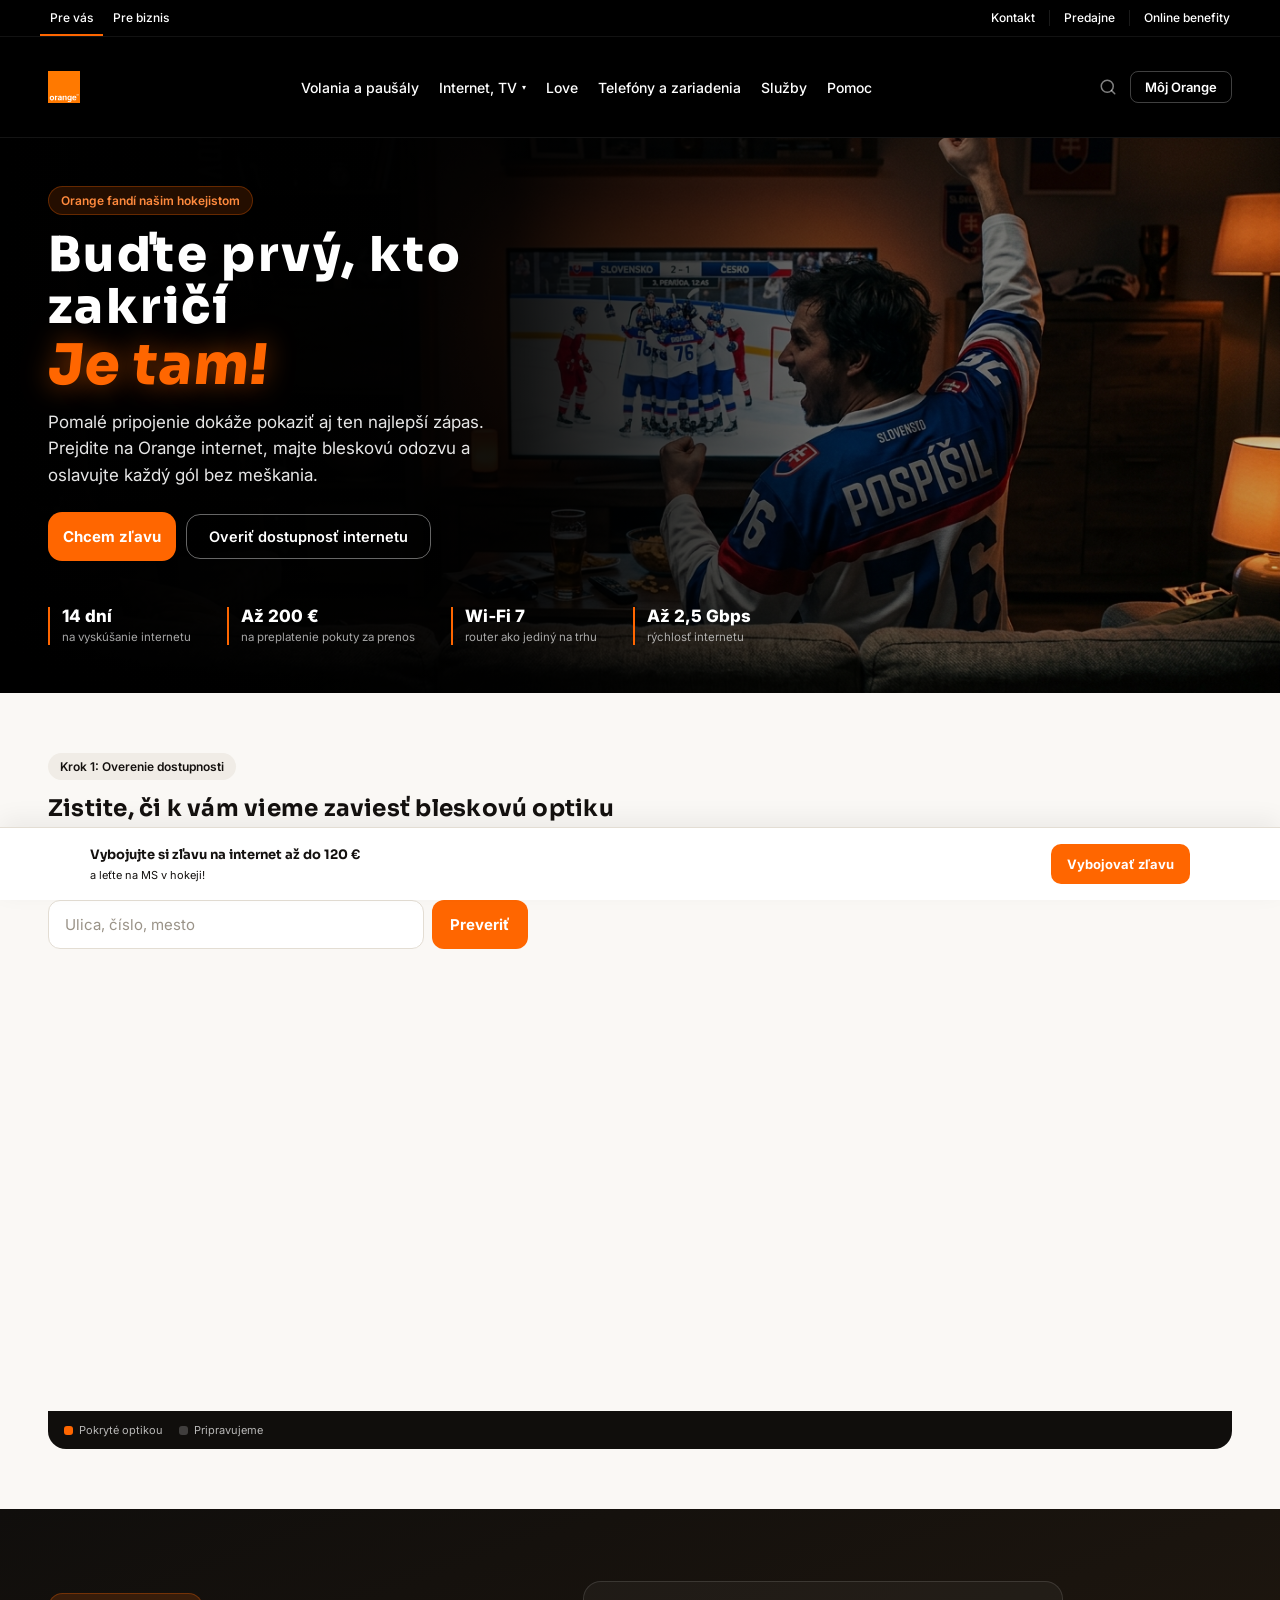
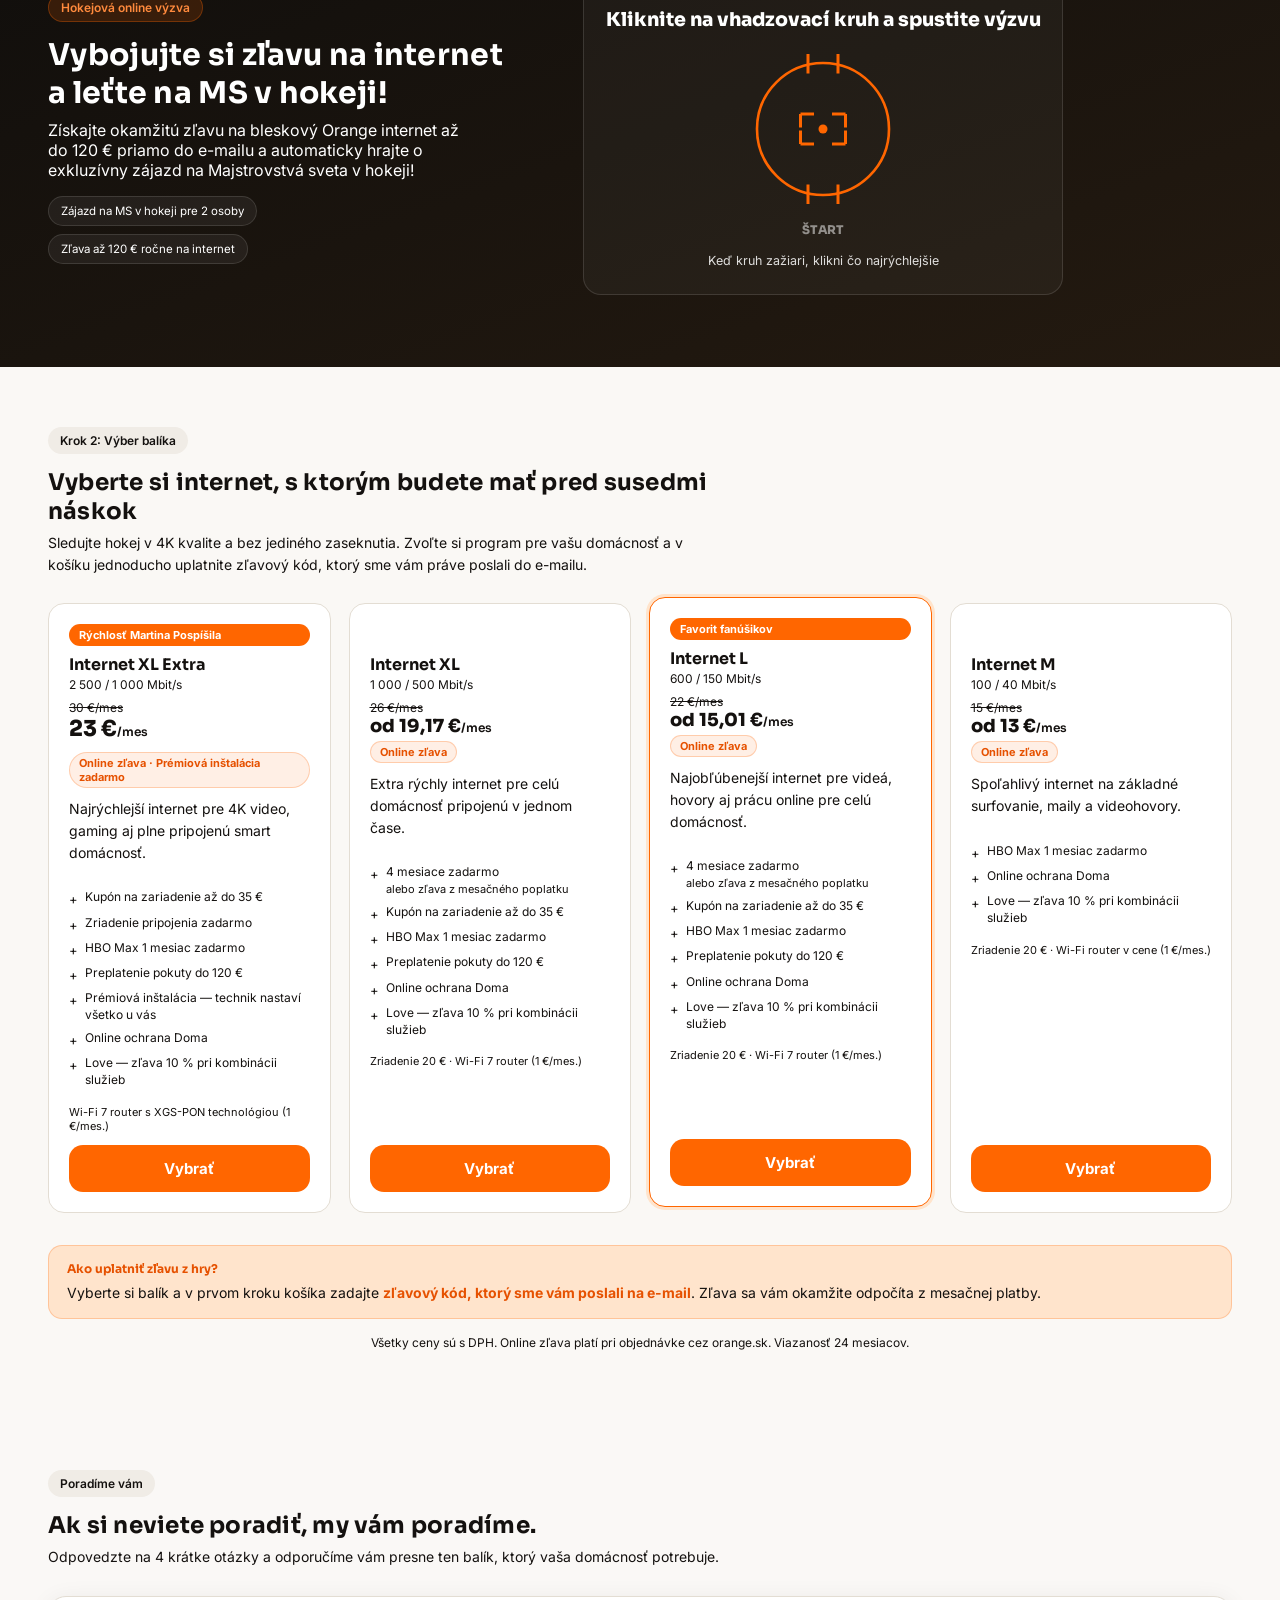
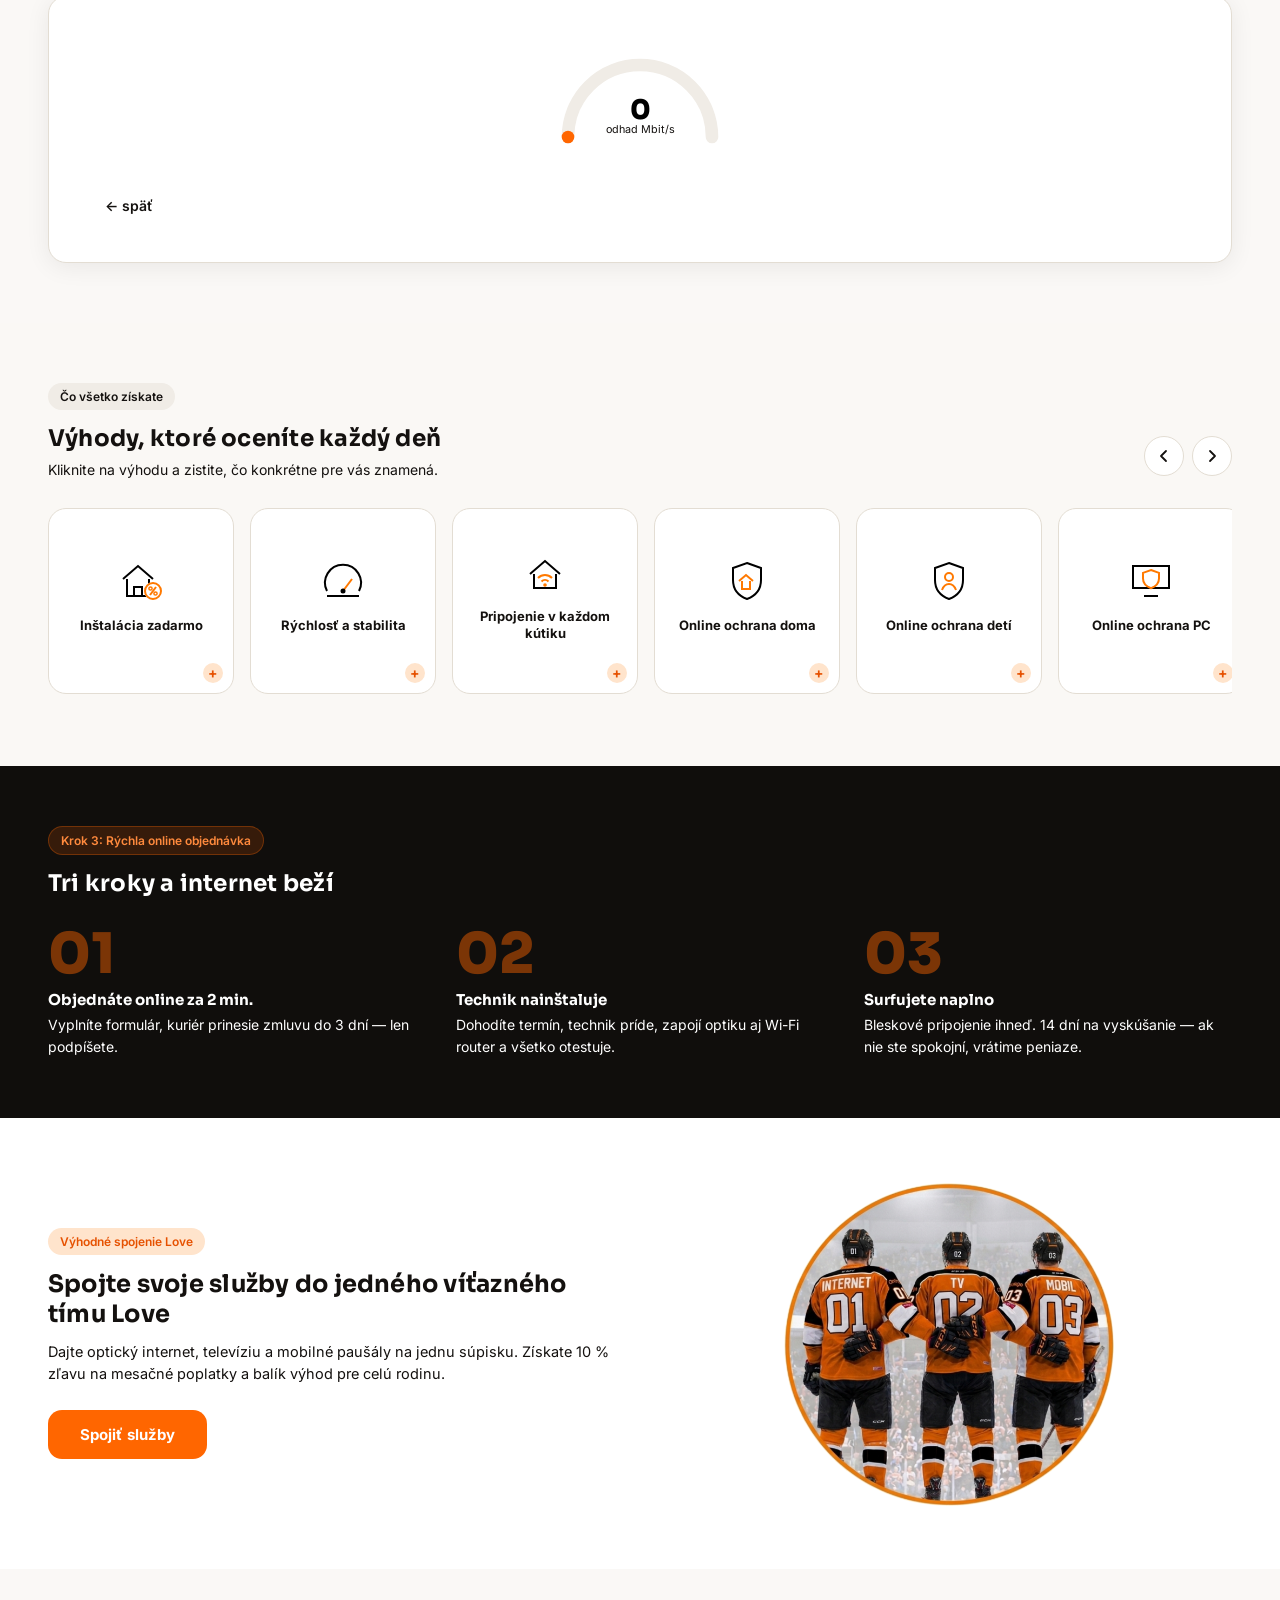
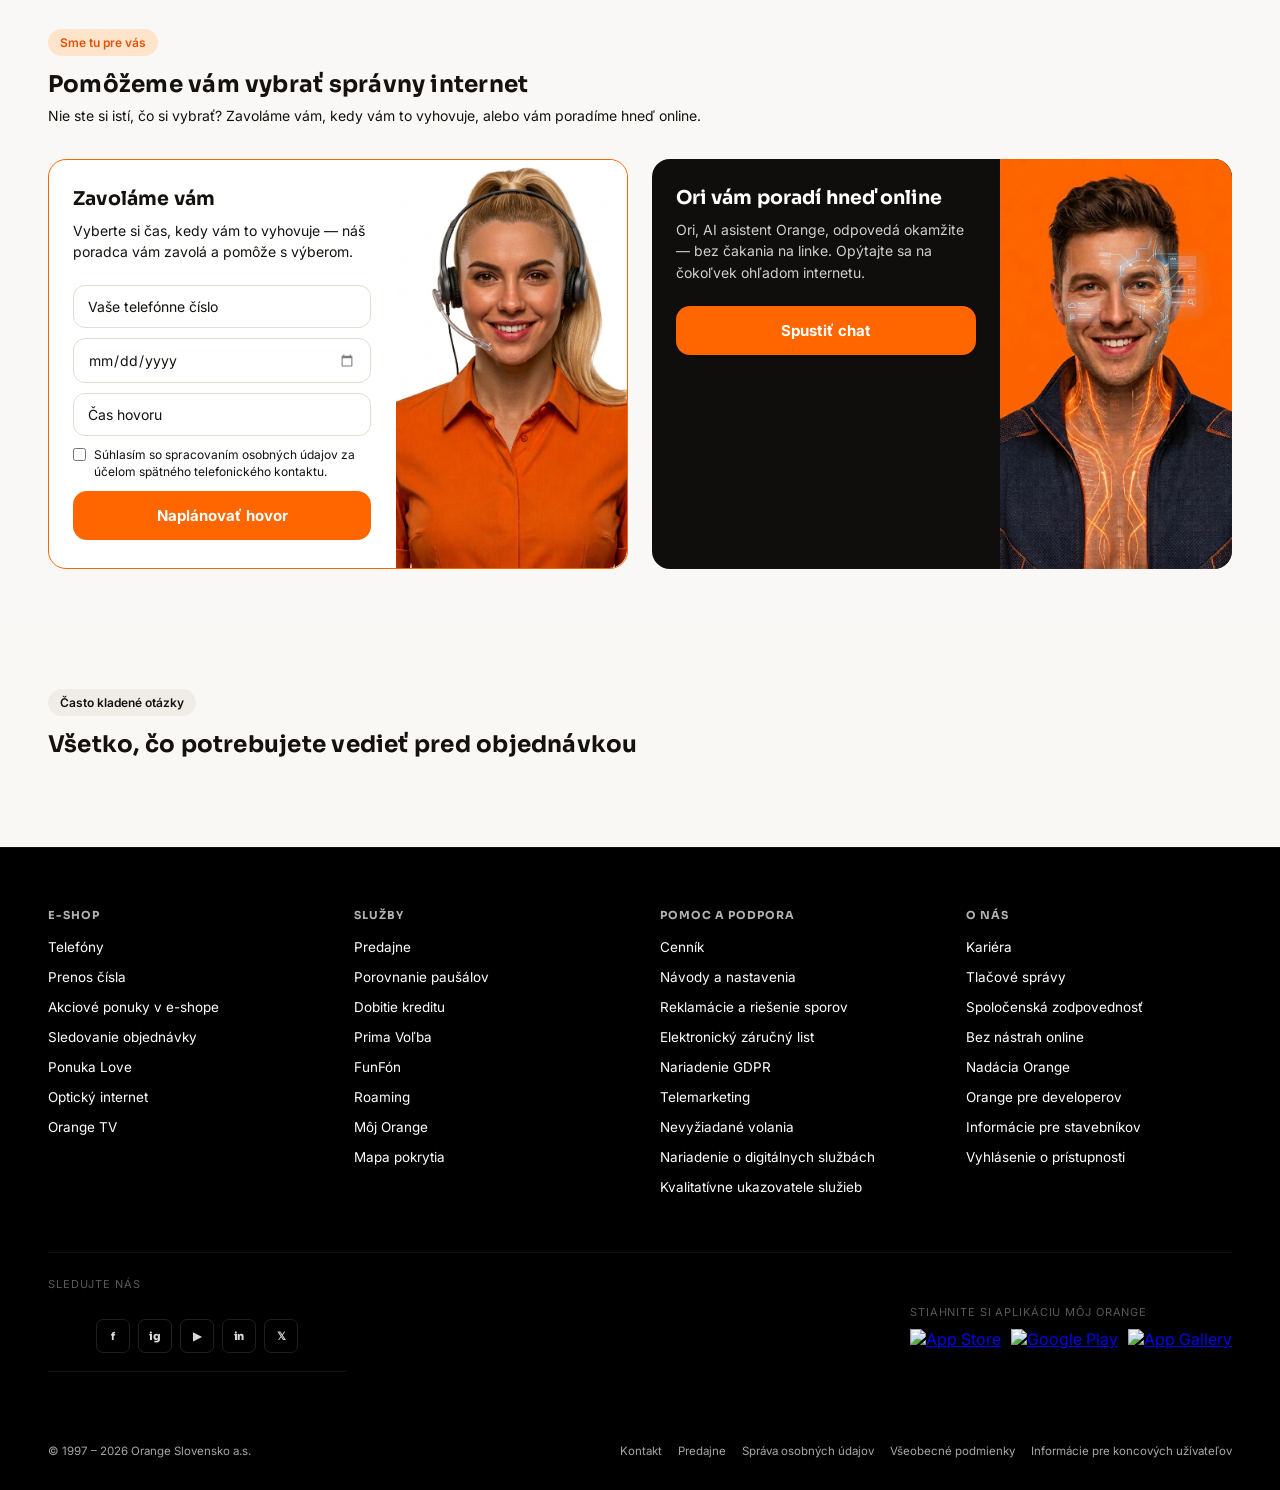
==== commit b9e8bbe2: "Add benefit cards section: carousel with popup modal 9 clickable benefit cards (icon + title) placed" ====
--- a/zaraguza-sk/index.html
+++ b/zaraguza-sk/index.html
@@ -7,43 +7,44 @@
 <meta name="supported-color-schemes" content="light">
 <title>Orange Internet — Je tam!</title>
 <link rel="preconnect" href="https://fonts.googleapis.com">
+<link href="https://fonts.googleapis.com/css2?family=Sora:wght@400;600;700;800&family=Inter:wght@400;500;600;700&display=swap" rel="stylesheet">
 <link href="https://api.mapbox.com/mapbox-gl-js/v3.4.0/mapbox-gl.css" rel="stylesheet">
 <script src="https://api.mapbox.com/mapbox-gl-js/v3.4.0/mapbox-gl.js"></script>
 <style>
   :root{
     color-scheme: light;
-    --orange: #ff7900;
-    --orange-deep: #f15e00;
-    --orange-glow: #ff7900;
-    --ink: #141414;
-    --ink-soft: #666666;
-    --paper: #ffffff;
-    --paper-dim: #f4f4f4;
-    --tint: #ffe6c8;
-    --line: #e5e5e5;
+    --orange: #FF6600;
+    --orange-deep: #E65100;
+    --orange-glow: #FF8A3D;
+    --ink: #14110F;
+    --ink-soft: #14110F;
+    --paper: #FAF8F5;
+    --paper-dim: #F0ECE6;
+    --tint: #FFE4CC;
+    --line: #E3DDD3;
     --ok: #1F7A4D;
     --night: #100E0C;
     --night-2: #1C1712;
-    --radius: 0;
+    --radius: 18px;
   }
   *{box-sizing:border-box; margin:0; padding:0;}
   html{scroll-behavior:smooth; background:var(--paper);}
   body{
-    font-family:'Helvetica Neue', Helvetica, Arial, sans-serif;
+    font-family:'Inter', sans-serif;
     background:var(--paper) !important;
     color:var(--ink) !important;
     -webkit-font-smoothing:antialiased;
   }
-  h1,h2,h3,.display{ font-family:'Helvetica Neue', Helvetica, Arial, sans-serif; letter-spacing:0.01em; }
+  h1,h2,h3,.display{ font-family:'Sora', sans-serif; letter-spacing:0.01em; }
   ul{ list-style:none; }
-  button{ font-family:inherit; }
+  button{ font-family:'Inter'; }
   @media (prefers-reduced-motion: reduce){
     *{animation-duration:0.001ms !important; transition-duration:0.001ms !important;}
   }
 
   .je-tam{
-    display:inline-block; font-family:inherit; font-weight:800; color:var(--orange);
-    transform:skewX(-6deg); text-shadow:0 0 26px rgba(255,121,0,.55); letter-spacing:0.02em;
+    display:inline-block; font-family:'Sora'; font-weight:800; color:var(--orange);
+    transform:skewX(-6deg); text-shadow:0 0 26px rgba(255,102,0,.55); letter-spacing:0.02em;
   }
 
   /* ---------- NAV ---------- */
@@ -51,7 +52,7 @@
     padding:16px 20px; background:#000000;
     border-bottom:1px solid rgba(255,255,255,0.08);
   }
-  .logo{ font-family:inherit; font-weight:800; font-size:22px; color:var(--orange); }
+  .logo{ font-family:'Sora'; font-weight:800; font-size:22px; color:var(--orange); }
   .menu-dot{width:22px;height:22px;display:flex;flex-direction:column;justify-content:center;gap:4px;}
   .menu-dot span{display:block;height:2px;background:#fff;border-radius:2px;}
 
@@ -74,7 +75,7 @@
     color:#fff; max-width:none; padding:36px 20px 0;
   }
   .hero-inner{ max-width:560px; margin:0; width:100%; }
-  .hero .eyebrow{ color:var(--orange-glow); background:rgba(255,121,0,0.14); border:1px solid rgba(255,121,0,0.3); }
+  .hero .eyebrow{ color:var(--orange-glow); background:rgba(255,102,0,0.14); border:1px solid rgba(255,102,0,0.3); }
   .hero h1{ font-size:33px; line-height:1.1; font-weight:800; margin-bottom:14px; color:#fff; letter-spacing:0.05em; }
   .hero h1 .je-tam{ font-size:38px; display:block; margin-top:2px; }
   .hero p{ color:rgba(255,255,255,0.9); font-size:15.5px; line-height:1.55; margin-bottom:24px; }
@@ -87,12 +88,12 @@
   .address-box label{ color:#fff; font-size:13px; font-weight:600; opacity:.9; }
   .address-row{ display:flex; gap:8px; }
   .address-row input{
-    flex:1; border:none; border-radius:0; padding:14px 16px; font-size:15px; outline:none;
-    background:#fff; color:var(--ink); font-family:inherit;
+    flex:1; border:none; border-radius:12px; padding:14px 16px; font-size:15px; outline:none;
+    background:#fff; color:var(--ink); font-family:'Inter';
   }
   .address-row input::placeholder{ color:#9A9388; }
   .address-row button{
-    background:var(--orange); color:#fff; border:none; border-radius:0;
+    background:var(--orange); color:#fff; border:none; border-radius:12px;
     padding:0 18px; font-weight:700; font-size:15px; cursor:pointer; transition:background .15s ease;
   }
   .address-row button:hover{ background:var(--orange-deep); }
@@ -103,7 +104,7 @@
     margin:26px 0 0; padding-top:20px; border-top:1px solid rgba(255,255,255,0.12);
   }
   .stat{ text-align:center; }
-  .stat b{ display:flex; align-items:center; justify-content:center; min-height:28px; font-family:inherit; font-weight:800; font-size:18px; color:#fff; }
+  .stat b{ display:flex; align-items:center; justify-content:center; min-height:28px; font-family:'Sora'; font-weight:800; font-size:18px; color:#fff; }
   .stat span{ display:block; font-size:10px; color:#fff; margin-top:2px; line-height:1.25; }
 
   /* ---------- HOCKEY CHALLENGE GAME ---------- */
@@ -111,7 +112,7 @@
     max-width:none; background:linear-gradient(160deg, var(--night) 0%, #241A10 100%); color:#fff; padding:44px 20px;
   }
   .challenge-inner{ max-width:560px; margin:0 auto; }
-  .challenge .eyebrow{ background:rgba(255,121,0,0.16); color:var(--orange-glow); border:1px solid rgba(255,121,0,0.3); }
+  .challenge .eyebrow{ background:rgba(255,102,0,0.16); color:var(--orange-glow); border:1px solid rgba(255,102,0,0.3); }
   .challenge h2{ color:#fff; font-size:24px; margin:0 0 8px; }
   .challenge > .challenge-inner > p{ color:rgba(255,255,255,0.9); font-size:14px; line-height:1.55; margin-bottom:8px; }
   .reward-row{ display:flex; gap:8px; margin:16px 0 22px; flex-wrap:wrap; }
@@ -135,38 +136,38 @@
   .puck-btn svg .fo-tick{ stroke:var(--orange); stroke-width:4; transition:stroke .3s ease; }
   .puck-btn svg .fo-cross{ stroke:var(--orange); stroke-width:4; transition:stroke .3s ease; }
   .puck-btn svg .fo-dot{ fill:var(--orange); transition:fill .3s ease, r .3s ease; }
-  .puck-btn.ready svg .fo-circle{ stroke:var(--orange-glow); filter:drop-shadow(0 0 14px rgba(255,121,0,.8)); }
+  .puck-btn.ready svg .fo-circle{ stroke:var(--orange-glow); filter:drop-shadow(0 0 14px rgba(255,102,0,.8)); }
   .puck-btn.ready svg .fo-tick{ stroke:var(--orange-glow); }
   .puck-btn.ready svg .fo-cross{ stroke:var(--orange-glow); }
   .puck-btn.ready svg .fo-dot{ fill:#fff; animation:dotPulse .6s ease-in-out infinite; }
   @keyframes dotPulse{ 0%,100%{ r:6; } 50%{ r:9; } }
-  .puck-label{ font-family:inherit; font-weight:800; font-size:12px; color:rgba(255,255,255,.5); margin-top:14px; letter-spacing:.03em; text-transform:uppercase; }
-  .game-msg{ font-family:inherit; font-weight:800; font-size:19px; margin-bottom:20px; min-height:26px; }
+  .puck-label{ font-family:'Sora'; font-weight:800; font-size:12px; color:rgba(255,255,255,.5); margin-top:14px; letter-spacing:.03em; text-transform:uppercase; }
+  .game-msg{ font-family:'Sora'; font-weight:800; font-size:19px; margin-bottom:20px; min-height:26px; }
   .game-sub{ font-size:12.5px; color:rgba(255,255,255,0.85); margin-top:16px; }
 
   .result-panel{ display:none; width:100%; }
   .result-panel.show{ display:block; animation:fadeUp .4s ease; }
   @keyframes fadeUp{ from{opacity:0; transform:translateY(10px);} to{opacity:1; transform:translateY(0);} }
-  .result-time{ font-family:inherit; font-weight:800; font-size:44px; color:var(--orange-glow); line-height:1; margin-bottom:4px; }
+  .result-time{ font-family:'Sora'; font-weight:800; font-size:44px; color:var(--orange-glow); line-height:1; margin-bottom:4px; }
   .result-time span{ font-size:16px; color:#fff; font-weight:600; }
-  .result-main{ font-family:inherit; font-weight:800; font-size:18px; color:#fff; line-height:1.25; margin-bottom:8px; }
+  .result-main{ font-family:'Sora'; font-weight:800; font-size:18px; color:#fff; line-height:1.25; margin-bottom:8px; }
   .result-sub{ font-size:14px; color:rgba(255,255,255,.9); line-height:1.55; margin-bottom:18px; }
-  .result-reward{ border:1.5px solid var(--orange); border-radius:0; padding:14px 16px; margin-bottom:18px; background:rgba(241,94,0,0.08); }
+  .result-reward{ border:1.5px solid var(--orange); border-radius:14px; padding:14px 16px; margin-bottom:18px; background:rgba(241,94,0,0.08); }
   .reward-label{ display:block; font-size:11px; color:rgba(255,255,255,.85); letter-spacing:.06em; margin-bottom:4px; }
-  .reward-value{ display:block; font-family:inherit; font-weight:800; font-size:17px; color:var(--orange-glow); line-height:1.2; }
+  .reward-value{ display:block; font-family:'Sora'; font-weight:800; font-size:17px; color:var(--orange-glow); line-height:1.2; }
   .result-form{ margin-top:0; }
-  .form-heading{ font-family:inherit; font-weight:700; font-size:13.5px; color:#fff; margin-bottom:6px; }
+  .form-heading{ font-family:'Sora'; font-weight:700; font-size:13.5px; color:#fff; margin-bottom:6px; }
   .form-desc{ font-size:12px; color:rgba(255,255,255,.85); line-height:1.5; margin-bottom:12px; }
   #resultEmail{
     width:100%; box-sizing:border-box; border:1px solid rgba(255,255,255,0.2); background:rgba(255,255,255,0.06); color:#fff;
-    border-radius:0; padding:12px 14px; font-size:14px; outline:none; font-family:inherit; margin-bottom:10px;
+    border-radius:12px; padding:12px 14px; font-size:14px; outline:none; font-family:'Inter'; margin-bottom:10px;
   }
   #resultEmail::placeholder{ color:rgba(255,255,255,.4); }
   .checkbox-label{ display:flex; align-items:flex-start; gap:8px; font-size:11.5px; color:rgba(255,255,255,.85); line-height:1.45; margin-bottom:14px; cursor:pointer; }
   .checkbox-label input[type=checkbox]{ margin-top:2px; flex-shrink:0; accent-color:var(--orange); }
   .result-success{ text-align:center; animation:fadeUp .4s ease; padding:10px 0; }
   .success-icon{ width:56px; height:56px; border-radius:50%; background:#22c55e; color:#fff; font-size:26px; font-weight:800; display:flex; align-items:center; justify-content:center; margin:0 auto 16px; }
-  .result-success h3{ font-family:inherit; font-weight:800; font-size:17px; color:#fff; margin-bottom:10px; line-height:1.3; }
+  .result-success h3{ font-family:'Sora'; font-weight:800; font-size:17px; color:#fff; margin-bottom:10px; line-height:1.3; }
   .result-success p{ font-size:14px; color:rgba(255,255,255,.9); margin-bottom:18px; line-height:1.55; }
   .game-ctas{ display:flex; gap:8px; flex-direction:column; }
 
@@ -174,7 +175,7 @@
   .lb-save.show{ display:flex; }
   .lb-save input{
     border:1px solid rgba(255,255,255,0.2); background:rgba(255,255,255,0.06); color:#fff;
-    border-radius:0; padding:12px 14px; font-size:14px; outline:none; font-family:inherit;
+    border-radius:12px; padding:12px 14px; font-size:14px; outline:none; font-family:'Inter';
   }
   .lb-save input::placeholder{ color:rgba(255,255,255,.4); }
   .lb-note{ font-size:10.5px; color:rgba(255,255,255,.45); text-align:center; line-height:1.4; }
@@ -186,7 +187,7 @@
     border-radius:var(--radius); padding:20px; margin-top:16px;
   }
   .lb-head{
-    display:flex; align-items:center; gap:8px; font-family:inherit; font-weight:700; font-size:15px;
+    display:flex; align-items:center; gap:8px; font-family:'Sora'; font-weight:700; font-size:15px;
     color:#fff; margin-bottom:14px; flex-wrap:wrap;
   }
   .lb-loading{ text-align:center; font-size:12.5px; color:rgba(255,255,255,.5); padding:16px 0; }
@@ -196,22 +197,22 @@
   }
   .lb-row:last-child{ border-bottom:none; }
   .lb-rank{
-    width:24px; flex-shrink:0; font-family:inherit; font-weight:800; font-size:12.5px;
+    width:24px; flex-shrink:0; font-family:'Sora'; font-weight:800; font-size:12.5px;
     color:rgba(255,255,255,.5); text-align:center;
   }
   .lb-row:nth-child(1) .lb-rank, .lb-row.r1 .lb-rank{ color:#FFD54A; }
   .lb-row.r2 .lb-rank{ color:#CFE0EA; }
   .lb-row.r3 .lb-rank{ color:#E3A063; }
   .lb-name{ flex:1; font-weight:600; }
-  .lb-time{ font-family:inherit; font-weight:800; color:var(--orange-glow); }
+  .lb-time{ font-family:'Sora'; font-weight:800; color:var(--orange-glow); }
   .lb-empty{ text-align:center; font-size:12.5px; color:rgba(255,255,255,.5); padding:16px 0; }
   .cta-primary{
-    width:100%; background:var(--orange); color:#fff; border:none; border-radius:0;
+    width:100%; background:var(--orange); color:#fff; border:none; border-radius:14px;
     padding:15px; font-size:15px; font-weight:700; cursor:pointer; transition:background .15s ease;
   }
   .cta-primary:hover{ background:var(--orange-deep); }
   .cta-outline{
-    width:100%; background:transparent; color:#fff; border:1.5px solid rgba(255,255,255,0.25); border-radius:0;
+    width:100%; background:transparent; color:#fff; border:1.5px solid rgba(255,255,255,0.25); border-radius:14px;
     padding:15px; font-size:15px; font-weight:600; cursor:pointer;
   }
 
@@ -221,15 +222,20 @@
     background:#fff; border:1.5px solid var(--line); color:var(--ink);
   }
   .coverage-form .address-row button{ background:var(--orange); }
+  @media(max-width:719px){
+    .coverage-form .address-row{ flex-direction:column; }
+    .coverage-form .address-row input,
+    .coverage-form .address-row button{ width:100%; min-height:48px; padding:14px 16px; }
+  }
 
   .map-wrap{ border-radius:var(--radius); overflow:hidden; }
   #coverageMap{ width:100%; height:320px; }
   .map-legend{ display:flex; gap:16px; padding:12px 16px; background:var(--night); }
   .map-legend .li{ display:flex; align-items:center; gap:6px; font-size:11px; color:rgba(255,255,255,.7); }
-  .map-legend .dot{ width:9px; height:9px; }
+  .map-legend .dot{ width:9px; height:9px; border-radius:3px; }
   .dot.on{ background:var(--orange); }
   .dot.soon{ background:rgba(255,255,255,0.2); }
-  .mapboxgl-popup-content{ background:var(--night); color:#fff; border-radius:0; padding:10px 14px; font-size:13px; font-family:inherit; }
+  .mapboxgl-popup-content{ background:var(--night); color:#fff; border-radius:10px; padding:10px 14px; font-size:13px; font-family:'Inter'; }
   .mapboxgl-popup-tip{ border-top-color:var(--night) !important; }
 
   /* ---------- PRICING ---------- */
@@ -239,26 +245,18 @@
     padding-bottom:12px; scrollbar-width:none;
   }
   .plans::-webkit-scrollbar{ display:none; }
-  .plan{ background:#fff; border:1.5px solid var(--line); border-radius:0; padding:20px; position:relative;
+  .plan{ background:#fff; border:1.5px solid var(--line); border-radius:16px; padding:20px; position:relative;
     min-width:280px; flex-shrink:0; scroll-snap-align:start; }
-  .plan.reco{ border:2px solid #000; box-shadow:none; }
-  .plan.reco .plan-body > .plan-badge:first-child{
-    background:#000; color:#fff; border-radius:0;
-    margin:-20px -20px 16px; padding:10px 20px;
-    display:block; text-align:left; font-size:11px;
-    letter-spacing:.06em; text-transform:uppercase;
-  }
-  .plan--open:not(.reco){ border-color:var(--orange); box-shadow:0 0 0 1px var(--orange); }
-  .plan.reco.plan--open{ border:2px solid #000; box-shadow:none; }
+  .plan.reco{ border-color:var(--orange); box-shadow:0 0 0 3px var(--tint); }
   .plan .ribbon{
     position:absolute; top:-11px; left:20px; background:var(--orange); color:#fff;
     font-size:11px; font-weight:700; padding:4px 10px; border-radius:100px;
   }
-  .plan-name2{ font-family:inherit; font-weight:700; font-size:16px; margin:8px 0 2px; }
+  .plan-name2{ font-family:'Sora'; font-weight:700; font-size:16px; margin:8px 0 2px; }
   .plan-speed2{ font-size:12px; color:var(--ink-soft); margin-bottom:8px; }
   .plan-price{ margin-bottom:10px; }
   .plan-price .was{ font-size:12px; color:var(--ink-soft); text-decoration:line-through; }
-  .plan-price .now{ font-family:inherit; font-weight:800; font-size:22px; }
+  .plan-price .now{ font-family:'Sora'; font-weight:800; font-size:22px; }
   .plan-price .now span{ font-size:12px; font-weight:600; }
   .plan-desc{ font-size:14px; color:var(--ink-soft); line-height:1.55; margin-bottom:14px; }
   .plan-benefits{ display:flex; gap:14px; border-top:1px solid var(--line); padding-top:12px; margin-top:2px; }
@@ -267,33 +265,35 @@
   .plan-ctas{ display:flex; gap:8px; margin-top:14px; }
   .plan-ctas button{ flex:1; padding:14px; font-size:15px; }
   .cta-secondary{
-    background:#fff; color:var(--ink); border:1.5px solid var(--line); border-radius:0; font-weight:600; cursor:pointer;
+    background:#fff; color:var(--ink); border:1.5px solid var(--line); border-radius:14px; font-weight:600; cursor:pointer;
   }
 
   /* ---------- ASSESSMENT ---------- */
-  #quiz-anchor{ background:var(--paper-dim); max-width:none !important; }
+  #quiz-anchor{ background:#FAF8F6; max-width:none !important; }
   .quiz-card{ background:#fff; border:1.5px solid var(--line); border-radius:var(--radius); padding:28px 22px; overflow:hidden; box-shadow:0 4px 24px rgba(0,0,0,.07); }
   .gauge-wrap{ display:flex; justify-content:center; margin-bottom:22px; }
   svg#gauge{ width:180px; height:110px; overflow:visible; }
   .gauge-track{ fill:none; stroke:var(--paper-dim); stroke-width:14; stroke-linecap:round; }
   .gauge-fill{ fill:none; stroke:var(--orange); stroke-width:14; stroke-linecap:round;
     transition: stroke-dasharray .6s cubic-bezier(.65,0,.35,1); }
-  .gauge-num{ font-family:inherit; font-weight:800; font-size:30px; }
-  .gauge-unit{ font-family:inherit; font-size:12px; fill:var(--ink-soft); }
+  .gauge-num{ font-family:'Sora'; font-weight:800; font-size:30px; }
+  .gauge-unit{ font-family:'Inter'; font-size:12px; fill:var(--ink-soft); }
 
   .progress-dots{ display:flex; justify-content:center; gap:6px; margin-bottom:20px; }
   .progress-dots span{ width:7px; height:7px; border-radius:50%; background:var(--line); transition:background .2s ease, transform .2s ease;}
   .progress-dots span.active{ background:var(--orange); transform:scale(1.3); }
   .progress-dots span.done{ background:var(--orange-deep); }
 
-  .q-title{ font-size:18px; font-weight:700; text-align:center; margin-bottom:18px; font-family:inherit; }
+  .q-title{ font-size:18px; font-weight:700; text-align:center; margin-bottom:18px; font-family:'Sora'; }
   .opts{ display:grid; grid-template-columns:1fr 1fr; gap:10px; }
   .opts.single-col{ grid-template-columns:1fr; }
   .opt{
-    border:1.5px solid var(--line); border-radius:0; padding:14px 12px; text-align:center; cursor:pointer; background:#fff;
+    border:1.5px solid var(--line); border-radius:14px; padding:14px 12px; text-align:center; cursor:pointer; background:#fff;
     transition:border-color .15s ease, background .15s ease, transform .1s ease; font-size:14px; font-weight:600;
+    display:flex; align-items:center; justify-content:center;
   }
   .opt .ic{ font-size:22px; display:block; margin-bottom:6px; }
+  .opt .ic:empty{ display:none; margin:0; }
   .opt:hover{ border-color:var(--orange); background:var(--tint,#fff5f0); }
   .opt:active{ transform:scale(.97); }
 
@@ -316,13 +316,13 @@
   .result h3{ font-size:22px; margin-bottom:4px; }
   .result .why{ color:var(--ink-soft); font-size:14px; margin-bottom:18px; }
 
-  .price-card{ background:var(--night); color:#fff; border-radius:0; padding:22px 22px 18px; margin-bottom:14px; }
+  .price-card{ background:var(--night); color:#fff; border-radius:16px; padding:22px 22px 18px; margin-bottom:14px; }
   .price-card .top-row{ display:flex; justify-content:space-between; align-items:flex-start; margin-bottom:16px; }
-  .price-card .plan-name{ font-family:inherit; font-weight:700; font-size:16px; margin-bottom:4px; }
+  .price-card .plan-name{ font-family:'Sora'; font-weight:700; font-size:16px; margin-bottom:4px; }
   .price-card .plan-speed{ font-size:12px; opacity:.7; }
   .price-card .price{ text-align:right; }
   .price-card .price .was{ font-size:12px; opacity:.55; text-decoration:line-through; }
-  .price-card .price .first-month{ font-family:inherit; font-weight:800; font-size:26px; color:var(--orange); line-height:1.15; }
+  .price-card .price .first-month{ font-family:'Sora'; font-weight:800; font-size:26px; color:var(--orange); line-height:1.15; }
   .price-card .price .then{ font-size:11.5px; opacity:.65; margin-top:4px; }
   .price-card .benefits{ display:flex; gap:16px; border-top:1px solid rgba(255,255,255,0.12); padding-top:14px; }
   .price-card .benefit{ text-align:center; flex:1; font-size:10.5px; opacity:.85; }
@@ -330,7 +330,7 @@
 
   .addon{
     display:flex; gap:10px; align-items:flex-start; background:var(--paper-dim);
-    border-radius:0; padding:12px 14px; margin-bottom:16px; font-size:14px; color:var(--ink-soft);
+    border-radius:12px; padding:12px 14px; margin-bottom:16px; font-size:14px; color:var(--ink-soft);
   }
   .binding-note{ font-size:12px; color:var(--ink-soft); text-align:center; margin-bottom:14px; }
   .restart{ text-align:center; margin-top:12px; }
@@ -344,10 +344,10 @@
   }
   .step::before{
     content:attr(data-n); position:absolute; right:16px; top:10px;
-    font-family:inherit; font-weight:800; font-size:56px; color:rgba(255,121,0,0.08); line-height:1;
+    font-family:'Sora'; font-weight:800; font-size:56px; color:rgba(255,102,0,0.08); line-height:1;
   }
   .step .num{
-    font-family:inherit; font-weight:800; font-size:11px; color:var(--orange-deep);
+    font-family:'Sora'; font-weight:800; font-size:11px; color:var(--orange-deep);
     background:var(--tint); border-radius:100px; padding:3px 10px; display:inline-block;
     margin-bottom:10px; text-transform:uppercase; letter-spacing:.04em;
   }
@@ -357,31 +357,31 @@
   /* ---------- PROCESS KISS ---------- */
   .steps-3{ display:grid; grid-template-columns:1fr; gap:24px; margin-top:28px; }
   .s3{ }
-  .s3-num{ font-family:inherit; font-weight:800; font-size:40px; color:rgba(255,121,0,.3); line-height:1; margin-bottom:8px; }
-  .s3-title{ font-family:inherit; font-weight:700; font-size:15px; color:var(--ink); margin-bottom:5px; }
+  .s3-num{ font-family:'Sora'; font-weight:800; font-size:40px; color:rgba(255,102,0,.3); line-height:1; margin-bottom:8px; }
+  .s3-title{ font-family:'Sora'; font-weight:700; font-size:15px; color:var(--ink); margin-bottom:5px; }
   .s3-desc{ font-size:14px; color:var(--ink-soft); line-height:1.55; }
-  .sec--dark .s3-num{ color:rgba(255,121,0,.45); }
+  .sec--dark .s3-num{ color:rgba(255,102,0,.45); }
   .sec--dark .s3-title{ color:#fff; }
   .sec--dark .s3-desc{ color:#fff; }
-  .sec--dark .eyebrow{ background:rgba(255,121,0,.16); color:var(--orange-glow); border:1px solid rgba(255,121,0,.3); }
+  .sec--dark .eyebrow{ background:rgba(255,102,0,.16); color:var(--orange-glow); border:1px solid rgba(255,102,0,.3); }
 
   /* ---------- DARK SECTION ---------- */
   .sec--dark{ background:var(--night); }
   .sec--dark .sec-head h2{ color:#fff; }
   .sec--dark .sec-head p{ color:rgba(255,255,255,.9); }
-  .sec--dark .sec-head .eyebrow{ background:rgba(255,121,0,.16); color:var(--orange-glow); border:1px solid rgba(255,121,0,.3); }
+  .sec--dark .sec-head .eyebrow{ background:rgba(255,102,0,.16); color:var(--orange-glow); border:1px solid rgba(255,102,0,.3); }
   .sec--dark .step{ background:rgba(255,255,255,.06); }
-  .sec--dark .step .num{ background:rgba(255,121,0,.16); color:var(--orange-glow); }
+  .sec--dark .step .num{ background:rgba(255,102,0,.16); color:var(--orange-glow); }
   .sec--dark .step .txt b{ color:#fff; }
   .sec--dark .step .txt span{ color:rgba(255,255,255,.65); }
-  .sec--dark .step::before{ color:rgba(255,121,0,.06); }
+  .sec--dark .step::before{ color:rgba(255,102,0,.06); }
 
   /* ---------- FAQ ---------- */
   .faq-item{ border-bottom:1px solid var(--line); }
   .faq-q{
     width:100%; text-align:left; background:none; border:none; padding:16px 4px;
     display:flex; justify-content:space-between; align-items:center; cursor:pointer;
-    font-family:inherit; font-weight:600; font-size:14px; color:var(--ink);
+    font-family:'Sora'; font-weight:600; font-size:14px; color:var(--ink);
   }
   .faq-q .chev{ transition:transform .2s ease; color:var(--orange); font-size:16px; flex-shrink:0; margin-left:12px; }
   .faq-item.open .faq-q .chev{ transform:rotate(45deg); }
@@ -401,10 +401,10 @@
   .sticky-cta.sales-mode .txt span{ color:rgba(255,255,255,.6); }
   .sticky-cta-inner{ display:flex; gap:10px; align-items:center; }
   .sticky-cta .txt{ flex:1; }
-  .sticky-cta .txt b{ display:block; font-size:13px; font-family:inherit; }
+  .sticky-cta .txt b{ display:block; font-size:13px; font-family:'Sora'; }
   .sticky-cta .txt span{ font-size:11px; color:var(--ink-soft); }
   .sticky-cta button{
-    background:var(--orange); color:#fff; border:none; border-radius:0;
+    background:var(--orange); color:#fff; border:none; border-radius:10px;
     padding:12px 16px; font-weight:700; font-size:13px; cursor:pointer; white-space:nowrap;
   }
   footer.pad{ height:90px; }
@@ -420,12 +420,12 @@
 
   /* ---------- PROMO STRIP ---------- */
   .promo-strip{
-    background:var(--tint); border:1px solid rgba(255,121,0,.25);
-    border-radius:0; padding:14px 18px; margin-top:20px;
+    background:var(--tint); border:1px solid rgba(255,102,0,.25);
+    border-radius:14px; padding:14px 18px; margin-top:20px;
     font-size:14px; color:var(--ink); line-height:1.55;
   }
   .promo-strip b{ color:var(--orange-deep); }
-  .promo-strip .ps-label{ font-family:inherit; font-weight:700; font-size:12px; color:var(--orange-deep); display:block; margin-bottom:4px; }
+  .promo-strip .ps-label{ font-family:'Sora'; font-weight:700; font-size:12px; color:var(--orange-deep); display:block; margin-bottom:4px; }
 
   /* ---------- COVERAGE SUCCESS ---------- */
   .coverage-success{
@@ -438,7 +438,7 @@
     color:#fff; font-size:24px; font-weight:800;
     display:flex; align-items:center; justify-content:center; margin:0 auto 14px;
   }
-  .coverage-success h3{ font-family:inherit; font-weight:800; font-size:19px; margin-bottom:8px; line-height:1.25; }
+  .coverage-success h3{ font-family:'Sora'; font-weight:800; font-size:19px; margin-bottom:8px; line-height:1.25; }
   .coverage-success p{ font-size:13.5px; color:rgba(255,255,255,.7); line-height:1.55; margin-bottom:20px; }
   .coverage-success .cta-primary{ background:var(--orange); color:#fff; border:none; }
 
@@ -578,7 +578,7 @@
   .nav-links a::after, .nav-mega-trigger::after{
     content:''; position:absolute; bottom:0; left:10px; right:10px; height:2px;
     background:var(--orange); transform:scaleX(0); transform-origin:left;
-    transition:transform .22s ease; border-radius:0;
+    transition:transform .22s ease; border-radius:2px;
   }
   .nav-links a:hover, .nav-mega-trigger:hover{ color:#fff; }
   .nav-links a:hover::after, .nav-mega-trigger:hover::after{ transform:scaleX(1); }
@@ -586,7 +586,7 @@
   /* Mega menu trigger button */
   .has-mega{ position:relative; }
   .nav-mega-trigger{
-    background:none; border:none; font-family:inherit;
+    background:none; border:none; font-family:'Inter';
   }
   .nav-mega-trigger .chev{
     font-size:8px; display:inline-block; transition:transform .2s ease; margin-left:1px;
@@ -599,7 +599,7 @@
     position:absolute; top:calc(100% + 1px); left:50%;
     transform:translateX(-50%) translateY(8px);
     background:#1a1410; border:1px solid rgba(255,255,255,0.1);
-    border-radius:0; padding:24px 28px; min-width:480px;
+    border-radius:14px; padding:24px 28px; min-width:480px;
     display:grid; grid-template-columns:repeat(3,1fr); gap:24px;
     opacity:0; visibility:hidden;
     transition:opacity .2s ease, transform .2s ease, visibility .2s;
@@ -611,7 +611,7 @@
     transform:translateX(-50%) translateY(0); pointer-events:auto;
   }
   .mega-col-title{
-    display:block; font-family:inherit; font-weight:700; font-size:10.5px;
+    display:block; font-family:'Sora'; font-weight:700; font-size:10.5px;
     text-transform:uppercase; letter-spacing:.09em; color:rgba(255,255,255,.3);
     margin-bottom:10px;
   }
@@ -627,23 +627,16 @@
   .nav-search-btn{
     background:none; border:none; cursor:pointer; padding:7px;
     color:rgba(255,255,255,.5); display:none; align-items:center;
-    transition:color .15s; border-radius:0;
+    transition:color .15s; border-radius:6px;
   }
   .nav-search-btn:hover{ color:#fff; background:rgba(255,255,255,.07); }
-  .nav-bell-btn{
-    background:none; border:none; cursor:pointer; padding:7px;
-    color:rgba(255,255,255,.5); display:none; align-items:center;
-    transition:color .15s; border-radius:0;
-  }
-  .nav-bell-btn:hover{ color:#fff; background:rgba(255,255,255,.07); }
-  @media(min-width:1080px){ .nav-bell-btn{ display:flex; } }
   .nav-moj-orange{
-    display:none; background:#000; color:#fff; border:2px solid rgba(255,255,255,.2);
-    border-radius:0; padding:11px 18px; font-size:14px; font-weight:700;
-    text-decoration:none; white-space:nowrap; cursor:pointer; min-height:44px;
-    transition:background .15s, border-color .15s;
-  }
-  .nav-moj-orange:hover{ background:#222; border-color:rgba(255,255,255,.4); }
+    display:none; color:#fff; border:1.5px solid rgba(255,255,255,.25);
+    border-radius:8px; padding:7px 14px; font-size:13px; font-weight:600;
+    text-decoration:none; white-space:nowrap;
+    transition:border-color .15s, background .15s;
+  }
+  .nav-moj-orange:hover{ border-color:var(--orange); background:rgba(255,102,0,.1); }
   button.menu-dot{ background:none; border:none; cursor:pointer; padding:4px; }
   .menu-dot span{ transition:transform .22s ease, opacity .15s ease; }
   body.nav-open .menu-dot span:nth-child(1){ transform:translateY(6px) rotate(45deg); }
@@ -664,7 +657,7 @@
   .hero-ctas{ display:flex; flex-direction:column; gap:10px; margin-bottom:26px; align-items:flex-start; }
   .cta-ghost-hero{
     display:inline-block; text-decoration:none;
-    color:#fff; border:1.5px solid rgba(255,255,255,0.4); border-radius:0;
+    color:#fff; border:1.5px solid rgba(255,255,255,0.4); border-radius:14px;
     padding:13px 22px; font-size:14.5px; font-weight:600; cursor:pointer;
     transition:border-color .15s, background .15s; width:auto;
   }
@@ -672,16 +665,18 @@
   @media(min-width:480px){
     .hero-ctas{ flex-direction:row; align-items:center; flex-wrap:wrap; }
   }
+  .benefit-block{
+    margin-top:22px; padding-top:20px;
+  }
   .benefit-row{
-    display:flex; flex-wrap:wrap; gap:8px;
-    margin-top:22px; padding-top:20px; border-top:1px solid rgba(255,255,255,0.12);
-  }
-  .benefit-chip{
-    display:inline-flex; align-items:center;
-    background:rgba(255,255,255,0.08); border:1px solid rgba(255,255,255,0.15);
-    border-radius:100px; padding:7px 14px; font-size:12px; color:#fff; font-weight:500;
-    white-space:nowrap;
-  }
+    display:grid; grid-template-columns:1fr 1fr; gap:16px 20px;
+  }
+  .benefit-stat{
+    display:flex; flex-direction:column; gap:3px;
+    border-left:2px solid var(--orange); padding-left:12px;
+  }
+  .benefit-stat b{ font-size:17px; font-weight:800; color:#fff; line-height:1.15; }
+  .benefit-stat span{ font-size:11.5px; color:rgba(255,255,255,.65); line-height:1.3; }
   .hero-img-m{
     display:block;
     width:calc(100% + 40px); margin:28px -20px 0;
@@ -691,7 +686,8 @@
     .hero-ctas{ align-items:stretch; flex-direction:column; padding-top:20px; margin-bottom:0; }
     .hero-ctas .cta-primary{ display:block; width:100%; text-align:center; }
     .cta-ghost-hero{ width:100%; text-align:center; padding:14px 22px; }
-    .benefit-row{ margin-top:0; padding:20px 0; border-top:none; }
+    .benefit-block{ margin-top:0; padding:20px 0; border-top:none; }
+    .benefit-row{ gap:14px 16px; }
   }
   @media(min-width:720px){
     .hero{
@@ -702,7 +698,8 @@
     }
     .hero-img-m{ display:none; }
     .hero-ctas .cta-primary{ width:auto; display:inline-block; }
-    .benefit-row{ margin-top:22px; padding-top:20px; border-top:1px solid rgba(255,255,255,0.12); }
+    .benefit-block{ margin-top:22px; padding-top:20px; width:fit-content; }
+    .benefit-row{ grid-template-columns:repeat(4,auto); gap:0 36px; }
   }
 
   /* ---------- MOBILE PLAN ACCORDION ---------- */
@@ -728,7 +725,7 @@
     }
     .plan--open .plan-body{ max-height:900px; padding-top:14px; }
     .plan--open:not(.reco){ border-color:var(--orange); box-shadow:0 0 0 1px var(--orange); }
-    .plan.reco.plan--open{ border:2px solid #000; box-shadow:none; }
+    .plan.reco.plan--open{ border-color:var(--orange); box-shadow:0 0 0 1px var(--orange); }
     .plan-badge--empty{ display:none; }
     .plan-mobile-header .plan-badge--empty{ display:none; }
     .plan-mobile-header .plan-badge{ margin-bottom:4px; }
@@ -743,7 +740,7 @@
   }
 
   /* ---------- CONTACT SECTION ---------- */
-  .sec-contact{ background:var(--paper-dim); }
+  .sec-contact{ background:#FAF8F6; }
   .sec-contact .sec-head .eyebrow{ background:var(--tint) !important; color:var(--orange-deep) !important; border:none !important; }
   .sec-contact .sec-head h2{ color:var(--ink) !important; }
   .sec-contact .sec-head p{ color:var(--ink-soft) !important; }
@@ -759,8 +756,8 @@
     position:relative; overflow:hidden;
     transition:border-color .2s ease;
   }
-  .contact-card:hover{ border-color:rgba(255,121,0,0.35); }
-  .contact-card h3{ font-family:inherit; font-weight:700; font-size:19px; color:var(--ink); margin-bottom:8px; line-height:1.25; }
+  .contact-card:hover{ border-color:rgba(255,102,0,0.35); }
+  .contact-card h3{ font-family:'Sora'; font-weight:700; font-size:19px; color:var(--ink); margin-bottom:8px; line-height:1.25; }
   .contact-card .cc-sub{ font-size:14px; color:var(--ink-soft); line-height:1.55; margin-bottom:22px; }
   .contact-card .cta-primary{ margin-top:0; }
   .callback-form{ display:flex; flex-direction:column; gap:10px; }
@@ -769,8 +766,8 @@
   .callback-form select{
     width:100%; border:1.5px solid var(--line);
     background:#fff; color:var(--ink);
-    border-radius:0; padding:12px 14px; font-size:14px;
-    outline:none; font-family:inherit; appearance:none; -webkit-appearance:none;
+    border-radius:12px; padding:12px 14px; font-size:14px;
+    outline:none; font-family:'Inter'; appearance:none; -webkit-appearance:none;
   }
   .callback-form input[type=tel]:focus,
   .callback-form input[type=date]:focus,
@@ -877,17 +874,17 @@
   }
   .inline-chat-msgs .chat-msg--bot{
     background:var(--paper-dim); color:var(--ink);
-    border-radius:0; align-self:flex-start;
+    border-radius:4px 14px 14px 14px; align-self:flex-start;
     padding:9px 13px; font-size:13px; line-height:1.5; max-width:85%;
   }
   .inline-chat-msgs .chat-msg--user{
     background:var(--orange); color:#fff;
-    border-radius:0; align-self:flex-end;
+    border-radius:14px 4px 14px 14px; align-self:flex-end;
     padding:9px 13px; font-size:13px; line-height:1.5; max-width:85%;
   }
   .inline-chat-typing{
     align-self:flex-start; background:var(--paper-dim);
-    padding:9px 13px; border-radius:0; display:none;
+    padding:9px 13px; border-radius:4px 14px 14px 14px; display:none;
   }
   .inline-chat-typing.show{ display:flex; gap:4px; align-items:center; }
   .inline-chat-typing span{ width:6px; height:6px; border-radius:50%; background:var(--ink-soft); animation:typingDot 1.2s infinite; }
@@ -898,13 +895,13 @@
   }
   .inline-chat-input input{
     flex:1; border:1.5px solid var(--line); background:#fff;
-    color:var(--ink); border-radius:0; padding:10px 13px; font-size:13.5px;
-    outline:none; font-family:inherit;
+    color:var(--ink); border-radius:10px; padding:10px 13px; font-size:13.5px;
+    outline:none; font-family:'Inter';
   }
   .inline-chat-input input:focus{ border-color:var(--orange); }
   .inline-chat-input input::placeholder{ color:var(--ink-soft); opacity:.6; }
   .inline-chat-input button{
-    background:var(--orange); color:#fff; border:none; border-radius:0;
+    background:var(--orange); color:#fff; border:none; border-radius:10px;
     padding:10px 14px; font-weight:700; font-size:13px; cursor:pointer;
     transition:background .15s; white-space:nowrap;
   }
@@ -936,9 +933,9 @@
   .mobile-nav-links li:last-child a{ border-bottom:none; }
   .mobile-nav-cta{
     display:block; width:calc(100% - 40px); margin:8px 20px 20px;
-    background:var(--orange); color:#fff; border:none; border-radius:0;
+    background:var(--orange); color:#fff; border:none; border-radius:10px;
     padding:13px; font-size:15px; font-weight:700; cursor:pointer;
-    font-family:inherit; text-align:center;
+    font-family:'Inter'; text-align:center;
   }
   .mobile-nav-cta:hover{ background:var(--orange-deep); }
 
@@ -970,6 +967,9 @@
   .promo-bullet:last-child{ border-bottom:1px solid var(--line); }
   .promo-bullet b{ display:block; color:var(--ink); font-weight:700; font-size:14.5px; margin-bottom:3px; }
   .cta-inline{ display:inline-block !important; width:auto !important; padding:15px 32px !important; }
+  @media(max-width:719px){
+    .cta-inline{ display:block !important; width:100% !important; text-align:center; }
+  }
 
   /* ---------- FOOTER META ROW ---------- */
   .footer-meta{ max-width:1200px; margin:0 auto; padding:24px 0 32px; display:flex; flex-wrap:wrap; justify-content:space-between; align-items:center; gap:20px; border-top:1px solid rgba(255,255,255,.07); }
@@ -986,27 +986,23 @@
     max-width:1200px; margin:0 auto;
     display:grid; grid-template-columns:1fr; gap:36px; padding-bottom:48px;
   }
-  .footer-brand-row{
-    max-width:1200px; margin:0 auto; padding:0 0 32px;
-    display:flex; align-items:center; gap:10px;
-  }
   .footer-brand-logo{
-    display:flex; align-items:center; text-decoration:none;
+    display:flex; align-items:center; text-decoration:none; margin-bottom:14px;
   }
   .footer-brand-logo img{ height:34px; width:auto; }
-  .footer-tagline{ font-size:13px; color:rgba(255,255,255,.85); font-family:inherit; font-weight:700; margin:0; }
+  .footer-tagline{ font-size:13px; color:rgba(255,255,255,.85); line-height:1.6; max-width:210px; margin-bottom:20px; }
   .footer-social{ display:flex; gap:8px; margin-bottom:20px; }
   .footer-social a{
-    width:34px; height:34px; border-radius:0; border:1px solid rgba(255,255,255,.12);
+    width:34px; height:34px; border-radius:7px; border:1px solid rgba(255,255,255,.12);
     display:flex; align-items:center; justify-content:center; font-size:11px; font-weight:800;
     color:rgba(255,255,255,.85); text-decoration:none; transition:border-color .15s, color .15s;
-    font-family:inherit; letter-spacing:-.01em;
+    font-family:'Sora'; letter-spacing:-.01em;
   }
   .footer-social a:hover{ border-color:var(--orange); color:var(--orange); }
   .footer-apps{ display:flex; gap:8px; flex-wrap:wrap; }
   .footer-app-btn{
     display:inline-flex; align-items:center; gap:9px;
-    border:1px solid rgba(255,255,255,.15); border-radius:0;
+    border:1px solid rgba(255,255,255,.15); border-radius:9px;
     padding:8px 13px; text-decoration:none; transition:border-color .15s;
     background:rgba(255,255,255,.04);
   }
@@ -1016,7 +1012,7 @@
   .footer-app-text small{ font-size:8.5px; color:rgba(255,255,255,.7); letter-spacing:.04em; text-transform:uppercase; line-height:1; }
   .footer-app-text span{ font-size:12.5px; font-weight:600; color:#fff; line-height:1.3; }
   .footer-col-title{
-    display:block; font-family:inherit; font-weight:700; font-size:11px;
+    display:block; font-family:'Sora'; font-weight:700; font-size:11px;
     text-transform:uppercase; letter-spacing:.09em;
     color:rgba(255,255,255,.7); margin-bottom:14px;
   }
@@ -1044,6 +1040,92 @@
     .footer-bottom{ padding:20px 0 32px; }
     #mobile-menu{ top:calc(36px + 57px); }
   }
+
+  /* ---- BENEFIT CARDS CAROUSEL ---- */
+  .benefit-head{
+    display:flex; align-items:flex-end; justify-content:space-between;
+    gap:16px; margin-bottom:28px;
+  }
+  .benefit-head .sec-head{ margin-bottom:0; }
+  .benefit-nav{ display:flex; gap:8px; flex-shrink:0; padding-bottom:4px; }
+  .bcarousel-btn{
+    width:40px; height:40px; border-radius:50%;
+    border:1.5px solid var(--line); background:#fff; cursor:pointer;
+    display:flex; align-items:center; justify-content:center;
+    color:var(--ink); transition:border-color .15s, background .15s;
+  }
+  .bcarousel-btn:hover{ border-color:var(--orange); background:var(--tint); }
+  .bcarousel-btn svg{ display:block; }
+  .benefit-cards-grid{
+    display:flex; flex-direction:row; gap:12px;
+    overflow-x:auto; scroll-snap-type:x mandatory; -webkit-overflow-scrolling:touch;
+    padding-bottom:12px;
+    scrollbar-width:none;
+  }
+  .benefit-cards-grid::-webkit-scrollbar{ display:none; }
+  @media(min-width:720px){
+    .benefit-cards-grid{ gap:16px; }
+  }
+  .bcard{
+    background:#fff; border:1.5px solid var(--line);
+    border-radius:var(--radius); padding:20px 14px 32px;
+    cursor:pointer; text-align:center;
+    transition:border-color .2s, box-shadow .2s;
+    display:flex; flex-direction:column; align-items:center; justify-content:center; gap:12px;
+    position:relative;
+    width:158px; aspect-ratio:1; flex-shrink:0; scroll-snap-align:start;
+  }
+  @media(min-width:720px){
+    .bcard{ width:186px; }
+  }
+  .bcard:hover, .bcard:focus-visible{
+    border-color:rgba(255,121,0,.45);
+    box-shadow:0 4px 20px rgba(255,121,0,.1);
+    outline:none;
+  }
+  .bcard svg{ display:block; width:48px; height:48px; flex-shrink:0; }
+  .bcard-title{
+    font-size:13px; font-weight:700; color:var(--ink);
+    line-height:1.3; margin:0; word-break:keep-all;
+  }
+  .bcard::after{
+    content:'+';
+    position:absolute; bottom:10px; right:10px;
+    width:20px; height:20px; border-radius:50%;
+    background:var(--tint); color:var(--orange-deep);
+    font-size:14px; font-weight:700; line-height:20px; text-align:center;
+    transition:background .2s;
+  }
+  .bcard:hover::after{ background:var(--orange); color:#fff; }
+
+  /* ---- BENEFIT MODAL ---- */
+  .bmodal-overlay{
+    display:none; position:fixed; inset:0; z-index:9000;
+    background:rgba(0,0,0,.45);
+    align-items:center; justify-content:center; padding:20px;
+  }
+  .bmodal-overlay.open{ display:flex; }
+  .bmodal{
+    background:#fff; border-radius:22px;
+    padding:32px 28px; max-width:460px; width:100%;
+    position:relative; animation:fadeUp .22s ease;
+  }
+  .bmodal-iconwrap{
+    width:60px; height:60px; border-radius:16px;
+    background:var(--paper-dim);
+    display:flex; align-items:center; justify-content:center; margin-bottom:18px;
+  }
+  .bmodal h3{ font-size:20px; font-weight:800; color:var(--ink); margin:0 0 10px; line-height:1.25; }
+  .bmodal p{ font-size:14px; color:var(--ink-soft); line-height:1.65; margin:0; }
+  .bmodal-close{
+    position:absolute; top:14px; right:14px;
+    background:var(--paper-dim); border:none; border-radius:50%;
+    width:32px; height:32px; cursor:pointer;
+    display:flex; align-items:center; justify-content:center;
+    color:var(--ink-soft); font-size:18px; line-height:1;
+    transition:background .15s;
+  }
+  .bmodal-close:hover{ background:var(--line); }
 </style>
 </head>
 <body>
@@ -1070,7 +1152,7 @@
   <div class="nav-inner">
 
     <a class="nav-logo" href="/" aria-label="Orange Slovensko — domov">
-      <img src="../tender.lb.sk/logo.svg" alt="Orange" width="32" height="32" />
+      <img src="tender.lb.sk/logo.svg" alt="Orange" width="32" height="32" />
     </a>
 
     <ul class="nav-links" role="list">
@@ -1115,12 +1197,6 @@
           <circle cx="11" cy="11" r="8"/><line x1="21" y1="21" x2="16.65" y2="16.65"/>
         </svg>
       </button>
-      <button class="nav-bell-btn" aria-label="Notifikácie">
-        <svg width="18" height="18" viewBox="0 0 24 24" fill="none" stroke="currentColor" stroke-width="2" stroke-linecap="round" stroke-linejoin="round" aria-hidden="true">
-          <path d="M18 8A6 6 0 0 0 6 8c0 7-3 9-3 9h18s-3-2-3-9"/>
-          <path d="M13.73 21a2 2 0 0 1-3.46 0"/>
-        </svg>
-      </button>
       <a class="nav-moj-orange" href="#">Môj Orange</a>
       <button class="menu-dot" id="hamburger" aria-expanded="false" aria-controls="mobile-menu" aria-label="Otvoriť menu">
         <span></span><span></span><span></span>
@@ -1156,11 +1232,13 @@
       <a href="#challenge-anchor" class="cta-primary" style="text-decoration:none;" onclick="event.preventDefault();document.getElementById('challenge-anchor').scrollIntoView({behavior:'smooth'})">Chcem zľavu</a>
       <a href="#coverage-anchor" class="cta-ghost-hero" onclick="event.preventDefault();document.getElementById('coverage-anchor').scrollIntoView({behavior:'smooth'})">Overiť dostupnosť internetu</a>
     </div>
-    <div class="benefit-row">
-      <div class="benefit-chip">Do 14 dní môžete službu zadarmo zrušiť</div>
-      <div class="benefit-chip">Až do 200 € preplatíme pokutu za prenos</div>
-      <div class="benefit-chip">Wi&#8209;Fi router najrýchlejší na trhu</div>
-      <div class="benefit-chip">Inštalácia pri online objednávke zdarma</div>
+    <div class="benefit-block">
+      <div class="benefit-row">
+        <div class="benefit-stat"><b>14 dní</b><span>na vyskúšanie internetu</span></div>
+        <div class="benefit-stat"><b>Až 200 €</b><span>na preplatenie pokuty za prenos</span></div>
+        <div class="benefit-stat"><b>Wi&#8209;Fi 7</b><span>router ako jediný na trhu</span></div>
+        <div class="benefit-stat"><b>Až 2,5 Gbps</b><span>rýchlosť internetu</span></div>
+      </div>
     </div>
   </div>
 </div>
@@ -1307,7 +1385,7 @@
           <div class="was" style="font-size:12px;color:var(--ink-soft);text-decoration:line-through;">30 €/mes</div>
           <div class="now">23 €<span>/mes</span></div>
         </div>
-        <div style="display:inline-flex;align-items:center;gap:5px;background:rgba(255,121,0,.1);color:var(--orange-deep);font-size:11px;font-weight:700;padding:3px 9px;border-radius:100px;margin-bottom:10px;border:1px solid rgba(255,121,0,.25);">
+        <div style="display:inline-flex;align-items:center;gap:5px;background:rgba(255,102,0,.1);color:var(--orange-deep);font-size:11px;font-weight:700;padding:3px 9px;border-radius:100px;margin-bottom:10px;border:1px solid rgba(255,102,0,.25);">
           Online zľava · Prémiová inštalácia zadarmo
         </div>
         <p class="plan-desc">Najrýchlejší internet pre 4K video, gaming aj plne pripojenú smart domácnosť.</p>
@@ -1344,7 +1422,7 @@
         <div class="plan-price">
           <div class="was" style="font-size:12px;color:var(--ink-soft);text-decoration:line-through;">26 €/mes</div>
           <div class="now" style="font-size:18px;">od 19,17 €<span>/mes</span></div>
-          <div style="display:inline-flex;align-items:center;gap:5px;background:rgba(255,121,0,.1);color:var(--orange-deep);font-size:11px;font-weight:700;padding:3px 9px;border-radius:100px;margin-top:4px;border:1px solid rgba(255,121,0,.25);">Online zľava</div>
+          <div style="display:inline-flex;align-items:center;gap:5px;background:rgba(255,102,0,.1);color:var(--orange-deep);font-size:11px;font-weight:700;padding:3px 9px;border-radius:100px;margin-top:4px;border:1px solid rgba(255,102,0,.25);">Online zľava</div>
         </div>
         <p class="plan-desc">Extra rýchly internet pre celú domácnosť pripojenú v jednom čase.</p>
         <ul class="plan-benefits-list">
@@ -1379,7 +1457,7 @@
         <div class="plan-price">
           <div class="was" style="font-size:12px;color:var(--ink-soft);text-decoration:line-through;">22 €/mes</div>
           <div class="now" style="font-size:18px;">od 15,01 €<span>/mes</span></div>
-          <div style="display:inline-flex;align-items:center;gap:5px;background:rgba(255,121,0,.1);color:var(--orange-deep);font-size:11px;font-weight:700;padding:3px 9px;border-radius:100px;margin-top:4px;border:1px solid rgba(255,121,0,.25);">Online zľava</div>
+          <div style="display:inline-flex;align-items:center;gap:5px;background:rgba(255,102,0,.1);color:var(--orange-deep);font-size:11px;font-weight:700;padding:3px 9px;border-radius:100px;margin-top:4px;border:1px solid rgba(255,102,0,.25);">Online zľava</div>
         </div>
         <p class="plan-desc">Najobľúbenejší internet pre videá, hovory aj prácu online pre celú domácnosť.</p>
         <ul class="plan-benefits-list">
@@ -1414,7 +1492,7 @@
         <div class="plan-price">
           <div class="was" style="font-size:12px;color:var(--ink-soft);text-decoration:line-through;">15 €/mes</div>
           <div class="now" style="font-size:18px;">od 13 €<span>/mes</span></div>
-          <div style="display:inline-flex;align-items:center;gap:5px;background:rgba(255,121,0,.1);color:var(--orange-deep);font-size:11px;font-weight:700;padding:3px 9px;border-radius:100px;margin-top:4px;border:1px solid rgba(255,121,0,.25);">Online zľava</div>
+          <div style="display:inline-flex;align-items:center;gap:5px;background:rgba(255,102,0,.1);color:var(--orange-deep);font-size:11px;font-weight:700;padding:3px 9px;border-radius:100px;margin-top:4px;border:1px solid rgba(255,102,0,.25);">Online zľava</div>
         </div>
         <p class="plan-desc">Spoľahlivý internet na základné surfovanie, maily a videohovory.</p>
         <ul class="plan-benefits-list">
@@ -1451,7 +1529,7 @@
 .vr-header{
   background:var(--night); color:#fff; text-align:center;
   padding:14px 20px 13px;
-  font-family:inherit; font-weight:700; font-size:13px; letter-spacing:0.04em;
+  font-family:'Sora'; font-weight:700; font-size:13px; letter-spacing:0.04em;
   border-top:3px solid var(--orange);
 }
 .vr-header em{ color:var(--orange-glow); font-style:normal; }
@@ -1460,7 +1538,7 @@
 .ct-wrap{ overflow-x:auto; -webkit-overflow-scrolling:touch; margin:0 -20px; padding:0 20px 4px; }
 .ct{ border-collapse:collapse; min-width:580px; width:100%; }
 .ct th,.ct td{ padding:11px 10px; text-align:center; font-size:12.5px; border-bottom:1px solid var(--line); }
-.ct th{ font-family:inherit; font-weight:700; font-size:12px; background:var(--paper-dim); }
+.ct th{ font-family:'Sora'; font-weight:700; font-size:12px; background:var(--paper-dim); }
 .ct th:first-child,.ct td:first-child{
   text-align:left; font-weight:600; font-size:12px; color:var(--ink);
   background:var(--paper); position:sticky; left:0; z-index:2; min-width:120px;
@@ -1472,7 +1550,7 @@
 }
 .ct-ok{ color:var(--ok); font-weight:700; }
 .ct-no{ color:var(--ink-soft); }
-.ct-pnew{ font-family:inherit; font-weight:800; font-size:15px; color:var(--ink); }
+.ct-pnew{ font-family:'Sora'; font-weight:800; font-size:15px; color:var(--ink); }
 .ct-pold{ font-size:10.5px; color:var(--ink-soft); text-decoration:line-through; display:block; }
 .ct-zlava{ font-size:10px; color:var(--orange-deep); font-weight:700; display:block; }
 .ct-cta td{ padding-top:14px; padding-bottom:14px; }
@@ -1485,7 +1563,7 @@
 .vb-nav{ display:flex; gap:6px; margin-bottom:22px; overflow-x:auto; padding-bottom:2px; }
 .vb-tab{
   flex:1; min-width:110px; background:none; border:1.5px solid var(--line);
-  border-radius:100px; padding:9px 12px; font-family:inherit; font-weight:700;
+  border-radius:100px; padding:9px 12px; font-family:'Sora'; font-weight:700;
   font-size:12.5px; cursor:pointer; color:var(--ink-soft); white-space:nowrap;
   transition:background .15s ease, border-color .15s ease, color .15s ease;
 }
@@ -1497,15 +1575,15 @@
   padding:24px 20px; display:grid; gap:20px;
 }
 .vb-card.is-reco{ border-color:var(--orange); box-shadow:0 0 0 1px var(--orange); }
-.vb-speed-big{ font-family:inherit; font-weight:800; font-size:40px; color:var(--orange); line-height:1; }
+.vb-speed-big{ font-family:'Sora'; font-weight:800; font-size:40px; color:var(--orange); line-height:1; }
 .vb-speed-up{ font-size:12px; color:var(--ink-soft); margin-top:4px; }
 .vb-price-old{ font-size:12px; color:var(--ink-soft); text-decoration:line-through; margin-bottom:2px; }
-.vb-price-new{ font-family:inherit; font-weight:800; font-size:30px; color:var(--ink); line-height:1; }
+.vb-price-new{ font-family:'Sora'; font-weight:800; font-size:30px; color:var(--ink); line-height:1; }
 .vb-price-new span{ font-size:15px; font-weight:600; }
 .vb-zlava{
-  display:inline-flex; align-items:center; background:rgba(255,121,0,.1); color:var(--orange-deep);
+  display:inline-flex; align-items:center; background:rgba(255,102,0,.1); color:var(--orange-deep);
   font-size:10.5px; font-weight:700; padding:3px 10px; border-radius:100px;
-  border:1px solid rgba(255,121,0,.25); margin-top:6px;
+  border:1px solid rgba(255,102,0,.25); margin-top:6px;
 }
 .vb-benefits{ display:flex; flex-direction:column; gap:9px; margin-top:4px; }
 .vb-benefit{ display:flex; align-items:flex-start; gap:9px; font-size:13px; color:var(--ink); }
@@ -1514,7 +1592,7 @@
   display:flex; align-items:center; justify-content:center; font-size:10px; font-weight:800; flex-shrink:0;
 }
 .vb-note{ font-size:11px; color:var(--ink-soft); margin-top:12px; }
-.vb-plan-name{ font-family:inherit; font-weight:800; font-size:21px; color:var(--orange); line-height:1.2; margin-bottom:4px; }
+.vb-plan-name{ font-family:'Sora'; font-weight:800; font-size:21px; color:var(--orange); line-height:1.2; margin-bottom:4px; }
 .vb-speed-row{ font-size:13px; font-weight:600; color:var(--ink-soft); line-height:1.4; margin-bottom:8px; }
 .vb-tab.vb-tab-hl{ border-color:rgba(241,94,0,0.45); color:var(--orange-deep); }
 .vb-tab.vb-tab-hl.active,.vb-tab.vb-tab-hl:hover{ background:var(--orange); border-color:var(--orange); color:#fff; }
@@ -1535,7 +1613,7 @@
   user-select:none;
 }
 details.vc-plan summary::-webkit-details-marker{ display:none; }
-.vc-plan-name{ font-family:inherit; font-weight:700; font-size:14px; color:var(--ink); }
+.vc-plan-name{ font-family:'Sora'; font-weight:700; font-size:14px; color:var(--ink); }
 .vc-plan-speed{ font-size:11px; color:var(--ink-soft); margin-top:2px; }
 .vc-reco-badge{
   display:inline-block; background:var(--orange); color:#fff; font-size:9px; font-weight:700;
@@ -1543,7 +1621,7 @@
 }
 .vc-price-col{ text-align:right; }
 .vc-price-old{ font-size:11px; color:var(--ink-soft); text-decoration:line-through; }
-.vc-price-new{ font-family:inherit; font-weight:800; font-size:17px; color:var(--ink); }
+.vc-price-new{ font-family:'Sora'; font-weight:800; font-size:17px; color:var(--ink); }
 .vc-price-new span{ font-size:12px; font-weight:600; }
 .vc-toggle{
   width:26px; height:26px; border-radius:50%; background:var(--paper-dim);
@@ -1982,7 +2060,7 @@
             <div class="plan-price">
               <div class="was" id="resOldPrice"></div>
               <div class="now" id="resPromo" style="font-size:20px;">—</div>
-              <div style="display:inline-flex;align-items:center;gap:5px;background:rgba(255,121,0,.1);color:var(--orange-deep);font-size:11px;font-weight:700;padding:3px 9px;border-radius:100px;margin-top:4px;border:1px solid rgba(255,121,0,.25);">Online zľava</div>
+              <div style="display:inline-flex;align-items:center;gap:5px;background:rgba(255,102,0,.1);color:var(--orange-deep);font-size:11px;font-weight:700;padding:3px 9px;border-radius:100px;margin-top:4px;border:1px solid rgba(255,102,0,.25);">Online zľava</div>
             </div>
           </div>
           <div class="res-right">
@@ -2001,6 +2079,75 @@
   </div><!-- /sec-inner -->
 </section>
 
+<!-- BENEFIT CARDS -->
+<section class="sec">
+  <div class="sec-inner">
+    <div class="benefit-head">
+      <div class="sec-head">
+        <div class="eyebrow">Čo všetko získate</div>
+        <h2>Výhody, ktoré oceníte každý deň</h2>
+        <p>Kliknite na výhodu a zistite, čo konkrétne pre vás znamená.</p>
+      </div>
+      <div class="benefit-nav">
+        <button class="bcarousel-btn" id="bcarousel-prev" aria-label="Predchádzajúce">
+          <svg width="16" height="16" viewBox="0 0 16 16" fill="none" aria-hidden="true"><path d="M10 3L5 8l5 5" stroke="currentColor" stroke-width="1.8" stroke-linecap="round" stroke-linejoin="round"/></svg>
+        </button>
+        <button class="bcarousel-btn" id="bcarousel-next" aria-label="Nasledujúce">
+          <svg width="16" height="16" viewBox="0 0 16 16" fill="none" aria-hidden="true"><path d="M6 3l5 5-5 5" stroke="currentColor" stroke-width="1.8" stroke-linecap="round" stroke-linejoin="round"/></svg>
+        </button>
+      </div>
+    </div>
+    <div class="benefit-cards-grid" id="benefit-cards-grid">
+      <div class="bcard" onclick="openBmodal(0)" role="button" tabindex="0" aria-label="Inštalácia zadarmo">
+        <svg xmlns="http://www.w3.org/2000/svg" width="48" height="48" viewBox="0 0 48 48" fill="none"><path d="M6 22L21 9l15 13" stroke="#000" stroke-width="2"></path><path d="M10 22v17h22V22" stroke="#000" stroke-width="2"></path><path d="M17 39v-9h8v9" stroke="#000" stroke-width="2"></path><circle cx="36" cy="34" r="9" fill="#fff"></circle><circle cx="36" cy="34" r="8" stroke="#ff7900" stroke-width="2"></circle><path d="M33 38l6-8" stroke="#ff7900" stroke-width="2"></path><circle cx="33.5" cy="31.5" r="1.6" stroke="#ff7900" stroke-width="1.5"></circle><circle cx="38.5" cy="36.5" r="1.6" stroke="#ff7900" stroke-width="1.5"></circle></svg>
+        <p class="bcard-title">Inštalácia zadarmo</p>
+      </div>
+      <div class="bcard" onclick="openBmodal(1)" role="button" tabindex="0" aria-label="Rýchlosť a stabilita">
+        <svg xmlns="http://www.w3.org/2000/svg" width="48" height="48" viewBox="0 0 48 48" fill="none"><path d="M8 34a18 18 0 1132 0" stroke="#000" stroke-width="2"></path><path d="M24 34l9-12" stroke="#ff7900" stroke-width="2"></path><circle cx="24" cy="34" r="2.5" fill="#000"></circle><path d="M8 39h32" stroke="#000" stroke-width="2"></path></svg>
+        <p class="bcard-title">Rýchlosť a stabilita</p>
+      </div>
+      <div class="bcard" onclick="openBmodal(2)" role="button" tabindex="0" aria-label="Pripojenie v každom kútiku domácnosti">
+        <svg xmlns="http://www.w3.org/2000/svg" width="48" height="48" viewBox="0 0 48 48" fill="none"><path d="M9 26L24 13l15 13" stroke="#000" stroke-width="2"></path><path d="M13 26v14h22V26" stroke="#000" stroke-width="2"></path><path d="M17 30c4-4 10-4 14 0" stroke="#ff7900" stroke-width="2"></path><path d="M20.5 33.5c2-2 5-2 7 0" stroke="#ff7900" stroke-width="2"></path><circle cx="24" cy="37" r="1.8" fill="#ff7900"></circle></svg>
+        <p class="bcard-title">Pripojenie v každom kútiku</p>
+      </div>
+      <div class="bcard" onclick="openBmodal(3)" role="button" tabindex="0" aria-label="Online ochrana doma">
+        <svg xmlns="http://www.w3.org/2000/svg" width="48" height="48" viewBox="0 0 48 48" fill="none"><path d="M24 6l14 5v12c0 10-6 16-14 19-8-3-14-9-14-19V11z" stroke="#000" stroke-width="2"></path><path d="M16 24l7-6 7 6" stroke="#ff7900" stroke-width="2"></path><path d="M19 24v8h8v-8" stroke="#ff7900" stroke-width="2"></path></svg>
+        <p class="bcard-title">Online ochrana doma</p>
+      </div>
+      <div class="bcard" onclick="openBmodal(4)" role="button" tabindex="0" aria-label="Online ochrana detí">
+        <svg xmlns="http://www.w3.org/2000/svg" width="48" height="48" viewBox="0 0 48 48" fill="none"><path d="M24 6l14 5v12c0 10-6 16-14 19-8-3-14-9-14-19V11z" stroke="#000" stroke-width="2"></path><circle cx="24" cy="20" r="4" stroke="#ff7900" stroke-width="2"></circle><path d="M17 33c1.5-4 4-6 7-6s5.5 2 7 6" stroke="#ff7900" stroke-width="2"></path></svg>
+        <p class="bcard-title">Online ochrana detí</p>
+      </div>
+      <div class="bcard" onclick="openBmodal(5)" role="button" tabindex="0" aria-label="Online ochrana PC">
+        <svg xmlns="http://www.w3.org/2000/svg" width="48" height="48" viewBox="0 0 48 48" fill="none"><path d="M6 9h36v22H6z" stroke="#000" stroke-width="2"></path><path d="M17 39h14" stroke="#000" stroke-width="2"></path><path d="M24 13l8 2.9v5.7c0 5.1-3.4 8-8 9.7-4.6-1.7-8-4.6-8-9.7v-5.7z" stroke="#ff7900" stroke-width="2"></path></svg>
+        <p class="bcard-title">Online ochrana PC</p>
+      </div>
+      <div class="bcard" onclick="openBmodal(6)" role="button" tabindex="0" aria-label="Online ochrana Smart zariadení">
+        <svg xmlns="http://www.w3.org/2000/svg" width="48" height="48" viewBox="0 0 48 48" fill="none"><path d="M8 12h20v16H8z" stroke="#000" stroke-width="2"></path><path d="M14 34h8" stroke="#000" stroke-width="2"></path><path d="M30 20h10v20H30z" stroke="#000" stroke-width="2"></path><path d="M33 36h4" stroke="#000" stroke-width="2"></path><path d="M14 20l4 4 6-7" stroke="#ff7900" stroke-width="2"></path></svg>
+        <p class="bcard-title">Online ochrana Smart zariadení</p>
+      </div>
+      <div class="bcard" onclick="openBmodal(7)" role="button" tabindex="0" aria-label="HBO Max na mesiac zadarmo">
+        <svg xmlns="http://www.w3.org/2000/svg" width="48" height="48" viewBox="0 0 48 48" fill="none"><path d="M5 10h38v24H5z" stroke="#000" stroke-width="2"></path><path d="M16 40h16" stroke="#000" stroke-width="2"></path><path d="M20 16.5l9 5.5-9 5.5z" stroke="#ff7900" stroke-width="2"></path></svg>
+        <p class="bcard-title">HBO Max na mesiac zadarmo</p>
+      </div>
+      <div class="bcard" onclick="openBmodal(8)" role="button" tabindex="0" aria-label="Bezpečnostný balík ESET">
+        <svg xmlns="http://www.w3.org/2000/svg" width="48" height="48" viewBox="0 0 48 48" fill="none"><path d="M24 6l14 5v12c0 10-6 16-14 19-8-3-14-9-14-19V11z" stroke="#000" stroke-width="2"></path><path d="M17 23.5l5 5 9-10" stroke="#ff7900" stroke-width="2"></path></svg>
+        <p class="bcard-title">Bezpečnostný balík ESET</p>
+      </div>
+    </div>
+  </div>
+</section>
+
+<!-- BENEFIT MODAL -->
+<div class="bmodal-overlay" id="bmodal-overlay" role="dialog" aria-modal="true" aria-labelledby="bmodal-title">
+  <div class="bmodal">
+    <button class="bmodal-close" onclick="closeBmodal()" aria-label="Zavrieť">&#215;</button>
+    <div class="bmodal-iconwrap" id="bmodal-iconwrap"></div>
+    <h3 id="bmodal-title"></h3>
+    <p id="bmodal-desc"></p>
+  </div>
+</div>
+
 <!-- 6. PROCES -->
 <section class="sec sec--dark">
   <div class="sec-inner">
@@ -2029,7 +2176,7 @@
 </section>
 
 <!-- 7. BENEFITKO -->
-<section class="sec" style="background:var(--paper);">
+<section class="sec" style="background:#ffffff;">
   <div class="sec-inner">
     <div class="promo-2col">
       <div>
@@ -2127,12 +2274,6 @@
 </section>
 
 <footer class="site-footer" role="contentinfo">
-  <div class="footer-brand-row">
-    <a class="footer-brand-logo" href="/" aria-label="Orange Slovensko — domov">
-      <img src="../tender.lb.sk/logo.svg" alt="Orange" height="34" width="auto" />
-    </a>
-    <p class="footer-tagline">je tu</p>
-  </div>
   <div class="site-footer-inner">
 
     <!-- E-shop -->
@@ -2451,7 +2592,7 @@
     source: 'anon-grid',
     paint: {
       'circle-radius': ['interpolate', ['linear'], ['zoom'], 6, 3.5, 12, 9],
-      'circle-color': '#ff7900',
+      'circle-color': '#FF6600',
       'circle-opacity': 0.55
     }
   });
@@ -2466,8 +2607,8 @@
     filter: ['==', ['get', 'covered'], true],
     paint: {
       'circle-radius': ['interpolate', ['linear'], ['zoom'], 6, 4, 12, 12],
-      'circle-color': '#ff7900',
-      'circle-stroke-color': '#ff7900',
+      'circle-color': '#FF6600',
+      'circle-stroke-color': '#FF8A3D',
       'circle-stroke-width': 1.5,
       'circle-opacity': ['interpolate', ['linear'], ['zoom'], 6, 0.7, 10, 1]
     }
@@ -2512,7 +2653,7 @@
       if (data.features && data.features.length) {
         const [lng, lat] = data.features[0].center;
         if (addressMarker) addressMarker.remove();
-        addressMarker = new mapboxgl.Marker({ color: '#ff7900' })
+        addressMarker = new mapboxgl.Marker({ color: '#FF6600' })
           .setLngLat([lng, lat])
           .addTo(coverageMap);
         coverageMap.flyTo({ center: [lng, lat], zoom: 13, duration: 1400 });
@@ -2829,6 +2970,66 @@
     inlineAppendMsg(reply, 'bot');
   }, 700 + Math.random()*500);
 }
+
+/* ---- BENEFIT CARDS ---- */
+var BENEFITS=[
+  {title:'Inštalácia zadarmo',
+   desc:'Pri online objednávke za inštaláciu internetu neplatíte. Technik príde na dohodnutý termín, zapojí všetko a otestuje funkčnosť.',
+   icon:'<svg xmlns="http://www.w3.org/2000/svg" width="48" height="48" viewBox="0 0 48 48" fill="none"><path d="M6 22L21 9l15 13" stroke="#000" stroke-width="2"/><path d="M10 22v17h22V22" stroke="#000" stroke-width="2"/><path d="M17 39v-9h8v9" stroke="#000" stroke-width="2"/><circle cx="36" cy="34" r="9" fill="#fff"/><circle cx="36" cy="34" r="8" stroke="#ff7900" stroke-width="2"/><path d="M33 38l6-8" stroke="#ff7900" stroke-width="2"/><circle cx="33.5" cy="31.5" r="1.6" stroke="#ff7900" stroke-width="1.5"/><circle cx="38.5" cy="36.5" r="1.6" stroke="#ff7900" stroke-width="1.5"/></svg>'},
+  {title:'Rýchlosť a stabilita',
+   desc:'Pozerajte webové stránky, sledujte obľúbené filmy a seriály, hrajte hry online alebo pracujte z domu — bez výpadkov a bez zbytočného čakania.',
+   icon:'<svg xmlns="http://www.w3.org/2000/svg" width="48" height="48" viewBox="0 0 48 48" fill="none"><path d="M8 34a18 18 0 1132 0" stroke="#000" stroke-width="2"/><path d="M24 34l9-12" stroke="#ff7900" stroke-width="2"/><circle cx="24" cy="34" r="2.5" fill="#000"/><path d="M8 39h32" stroke="#000" stroke-width="2"/></svg>'},
+  {title:'Pripojenie v každom kútiku domácnosti',
+   desc:'Pokryte celú domácnosť zariadením Huawei OptiXstar K572 — Wi-Fi 7 router, ktorý je jediný svojho druhu na slovenskom trhu.',
+   icon:'<svg xmlns="http://www.w3.org/2000/svg" width="48" height="48" viewBox="0 0 48 48" fill="none"><path d="M9 26L24 13l15 13" stroke="#000" stroke-width="2"/><path d="M13 26v14h22V26" stroke="#000" stroke-width="2"/><path d="M17 30c4-4 10-4 14 0" stroke="#ff7900" stroke-width="2"/><path d="M20.5 33.5c2-2 5-2 7 0" stroke="#ff7900" stroke-width="2"/><circle cx="24" cy="37" r="1.8" fill="#ff7900"/></svg>'},
+  {title:'Online ochrana doma',
+   desc:'Služba je určená pre domácnosti s fixným pripojením na internet. Chráni všetky zariadenia vo vašej domácnosti pripojené k sieti.',
+   icon:'<svg xmlns="http://www.w3.org/2000/svg" width="48" height="48" viewBox="0 0 48 48" fill="none"><path d="M24 6l14 5v12c0 10-6 16-14 19-8-3-14-9-14-19V11z" stroke="#000" stroke-width="2"/><path d="M16 24l7-6 7 6" stroke="#ff7900" stroke-width="2"/><path d="M19 24v8h8v-8" stroke="#ff7900" stroke-width="2"/></svg>'},
+  {title:'Online ochrana detí',
+   desc:'Aplikácia je určená pre Android/iOS zariadenia vašich detí. Umožňuje filtrovanie obsahu, nastavenie časových limitov a sledovanie polohy.',
+   icon:'<svg xmlns="http://www.w3.org/2000/svg" width="48" height="48" viewBox="0 0 48 48" fill="none"><path d="M24 6l14 5v12c0 10-6 16-14 19-8-3-14-9-14-19V11z" stroke="#000" stroke-width="2"/><circle cx="24" cy="20" r="4" stroke="#ff7900" stroke-width="2"/><path d="M17 33c1.5-4 4-6 7-6s5.5 2 7 6" stroke="#ff7900" stroke-width="2"/></svg>'},
+  {title:'Online ochrana PC',
+   desc:'Aplikácia je určená pre zariadenia s operačným systémom Windows. Chráni pred vírusmi, malvérom a nebezpečnými webstránkami.',
+   icon:'<svg xmlns="http://www.w3.org/2000/svg" width="48" height="48" viewBox="0 0 48 48" fill="none"><path d="M6 9h36v22H6z" stroke="#000" stroke-width="2"/><path d="M17 39h14" stroke="#000" stroke-width="2"/><path d="M24 13l8 2.9v5.7c0 5.1-3.4 8-8 9.7-4.6-1.7-8-4.6-8-9.7v-5.7z" stroke="#ff7900" stroke-width="2"/></svg>'},
+  {title:'Online ochrana Smart zariadení',
+   desc:'Aplikácia je určená pre Android a iOS zariadenia. Chráni váš smartfón alebo tablet pred hrozbami pri prehliadaní internetu.',
+   icon:'<svg xmlns="http://www.w3.org/2000/svg" width="48" height="48" viewBox="0 0 48 48" fill="none"><path d="M8 12h20v16H8z" stroke="#000" stroke-width="2"/><path d="M14 34h8" stroke="#000" stroke-width="2"/><path d="M30 20h10v20H30z" stroke="#000" stroke-width="2"/><path d="M33 36h4" stroke="#000" stroke-width="2"/><path d="M14 20l4 4 6-7" stroke="#ff7900" stroke-width="2"/></svg>'},
+  {title:'HBO Max na mesiac zadarmo',
+   desc:'Sledujte so streamovacou službou HBO Max tisícky filmov, seriálov a dokumentárnych filmov. Prvý mesiac bez poplatku.',
+   icon:'<svg xmlns="http://www.w3.org/2000/svg" width="48" height="48" viewBox="0 0 48 48" fill="none"><path d="M5 10h38v24H5z" stroke="#000" stroke-width="2"/><path d="M16 40h16" stroke="#000" stroke-width="2"/><path d="M20 16.5l9 5.5-9 5.5z" stroke="#ff7900" stroke-width="2"/></svg>'},
+  {title:'Bezpečnostný balík ESET',
+   desc:'Bezpečnostný balík od ESETu chráni zariadenia pred vírusmi, ransomvérom a phishingovými útokmi. Spoľahlivá ochrana pre celú rodinu.',
+   icon:'<svg xmlns="http://www.w3.org/2000/svg" width="48" height="48" viewBox="0 0 48 48" fill="none"><path d="M24 6l14 5v12c0 10-6 16-14 19-8-3-14-9-14-19V11z" stroke="#000" stroke-width="2"/><path d="M17 23.5l5 5 9-10" stroke="#ff7900" stroke-width="2"/></svg>'}
+];
+function openBmodal(i){
+  var b=BENEFITS[i];
+  document.getElementById('bmodal-title').textContent=b.title;
+  document.getElementById('bmodal-desc').textContent=b.desc;
+  document.getElementById('bmodal-iconwrap').innerHTML=b.icon;
+  document.getElementById('bmodal-overlay').classList.add('open');
+  document.body.style.overflow='hidden';
+}
+function closeBmodal(){
+  document.getElementById('bmodal-overlay').classList.remove('open');
+  document.body.style.overflow='';
+}
+document.getElementById('bmodal-overlay').addEventListener('click',function(e){
+  if(e.target===e.currentTarget)closeBmodal();
+});
+document.addEventListener('keydown',function(e){if(e.key==='Escape')closeBmodal();});
+document.querySelectorAll('.bcard').forEach(function(c){
+  c.addEventListener('keydown',function(e){if(e.key==='Enter'||e.key===' '){e.preventDefault();c.click();}});
+});
+(function(){
+  var grid=document.getElementById('benefit-cards-grid');
+  function scrollBy(dir){
+    var card=grid.querySelector('.bcard');
+    var step=(card.offsetWidth+16)*2;
+    grid.scrollBy({left:dir*step,behavior:'smooth'});
+  }
+  document.getElementById('bcarousel-prev').addEventListener('click',function(){scrollBy(-1);});
+  document.getElementById('bcarousel-next').addEventListener('click',function(){scrollBy(1);});
+})();
 </script>
 
 </body>
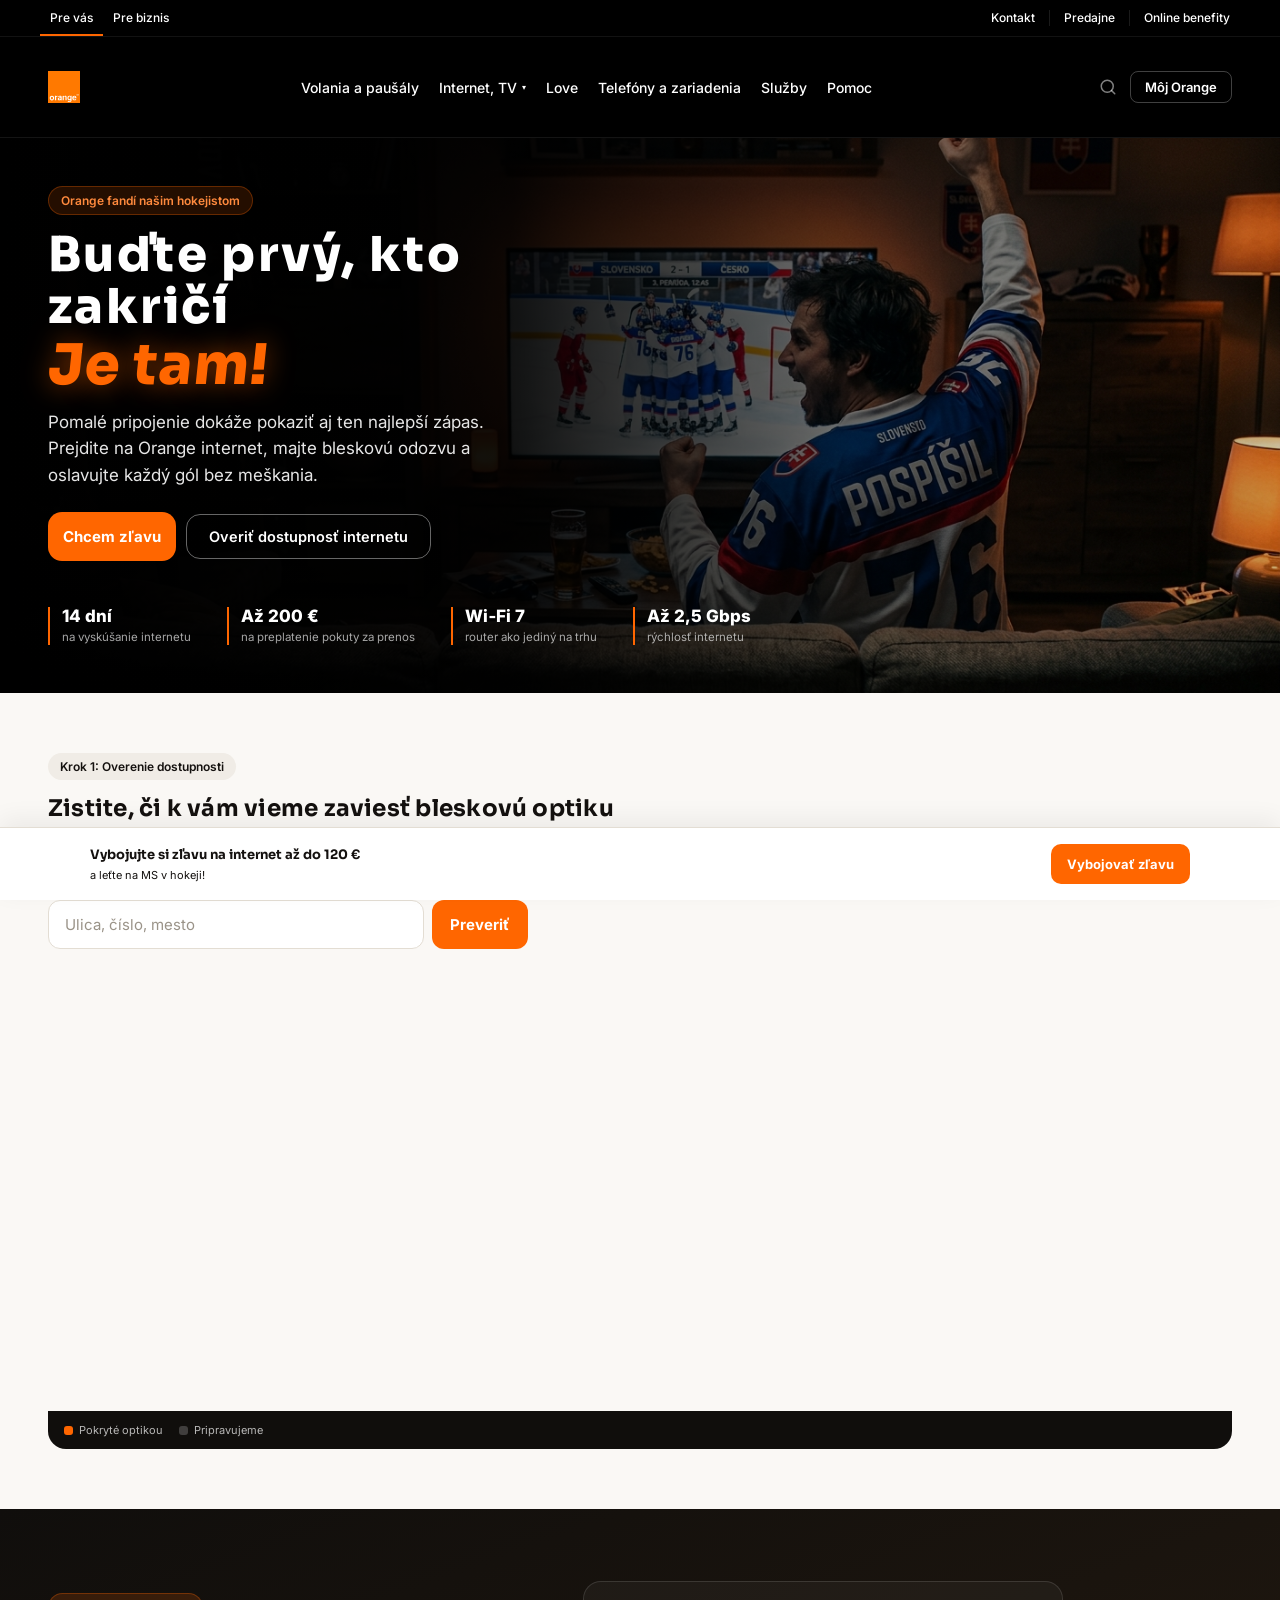
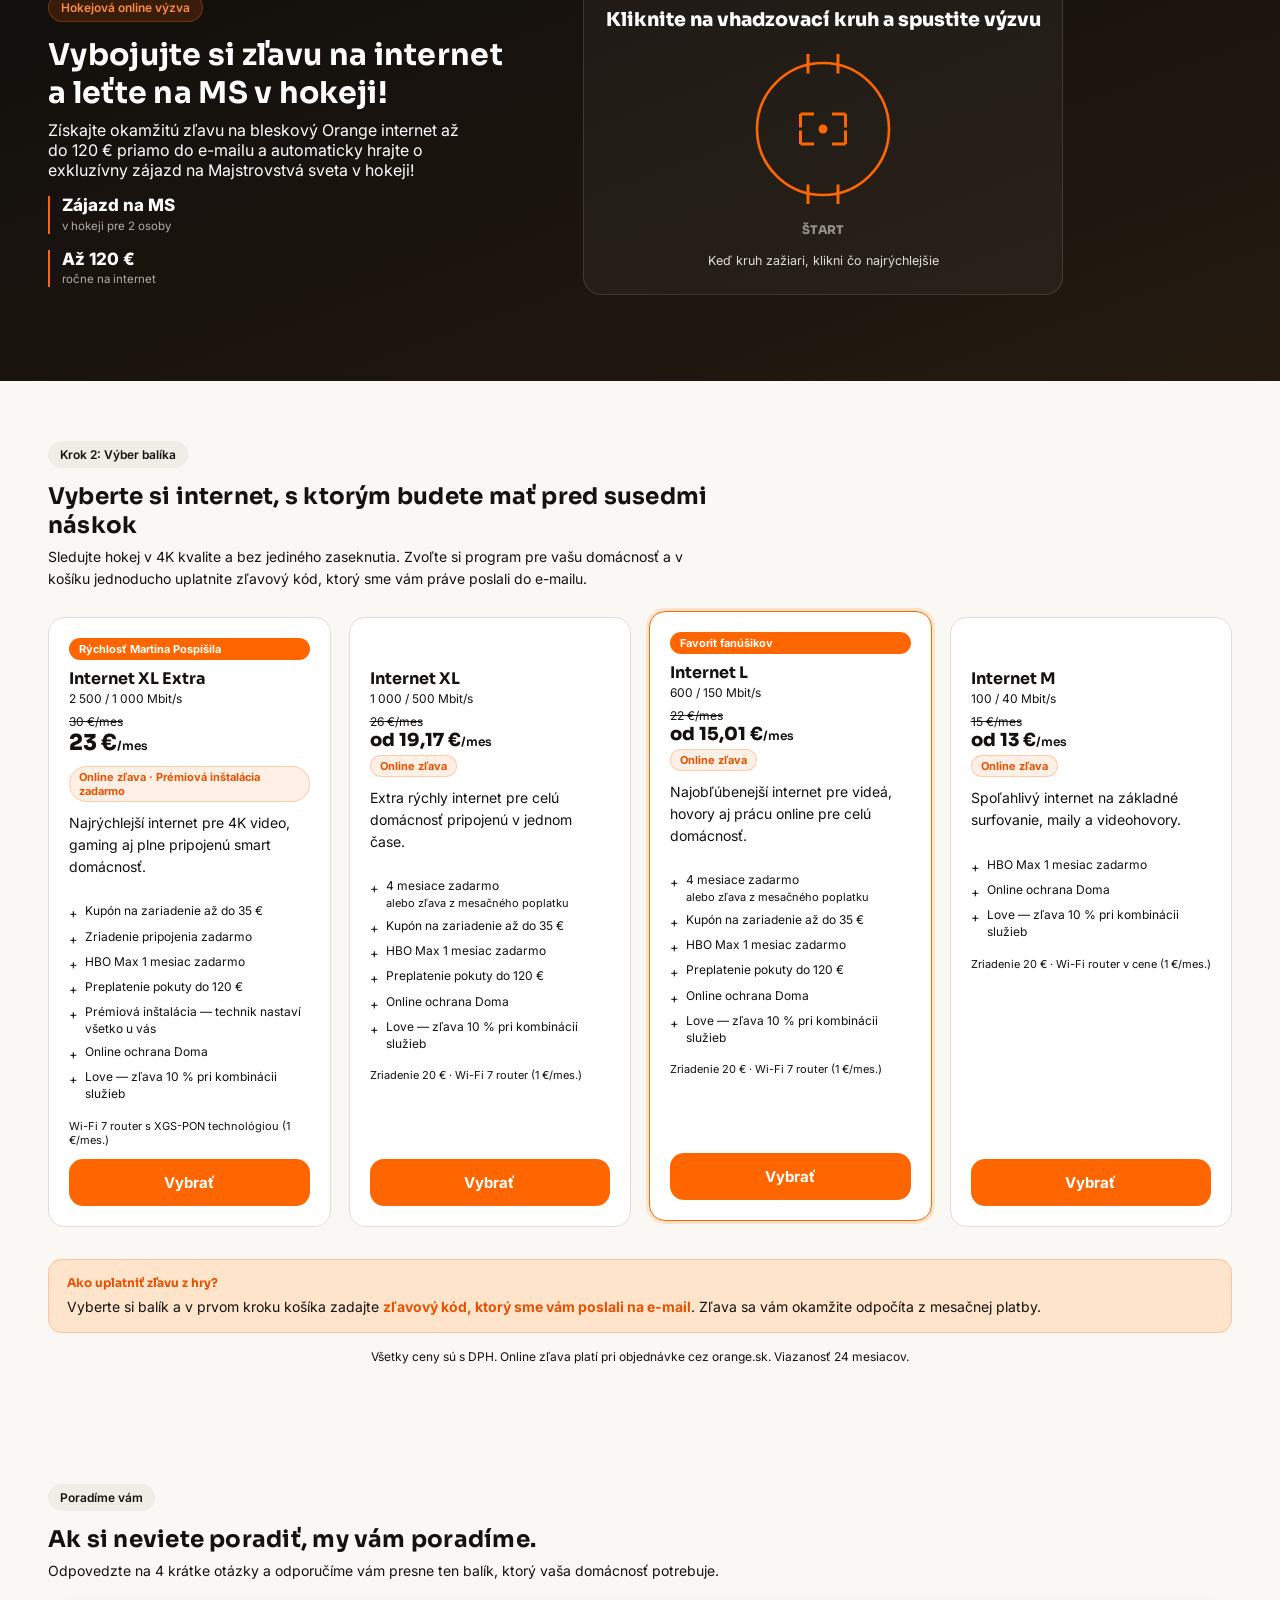
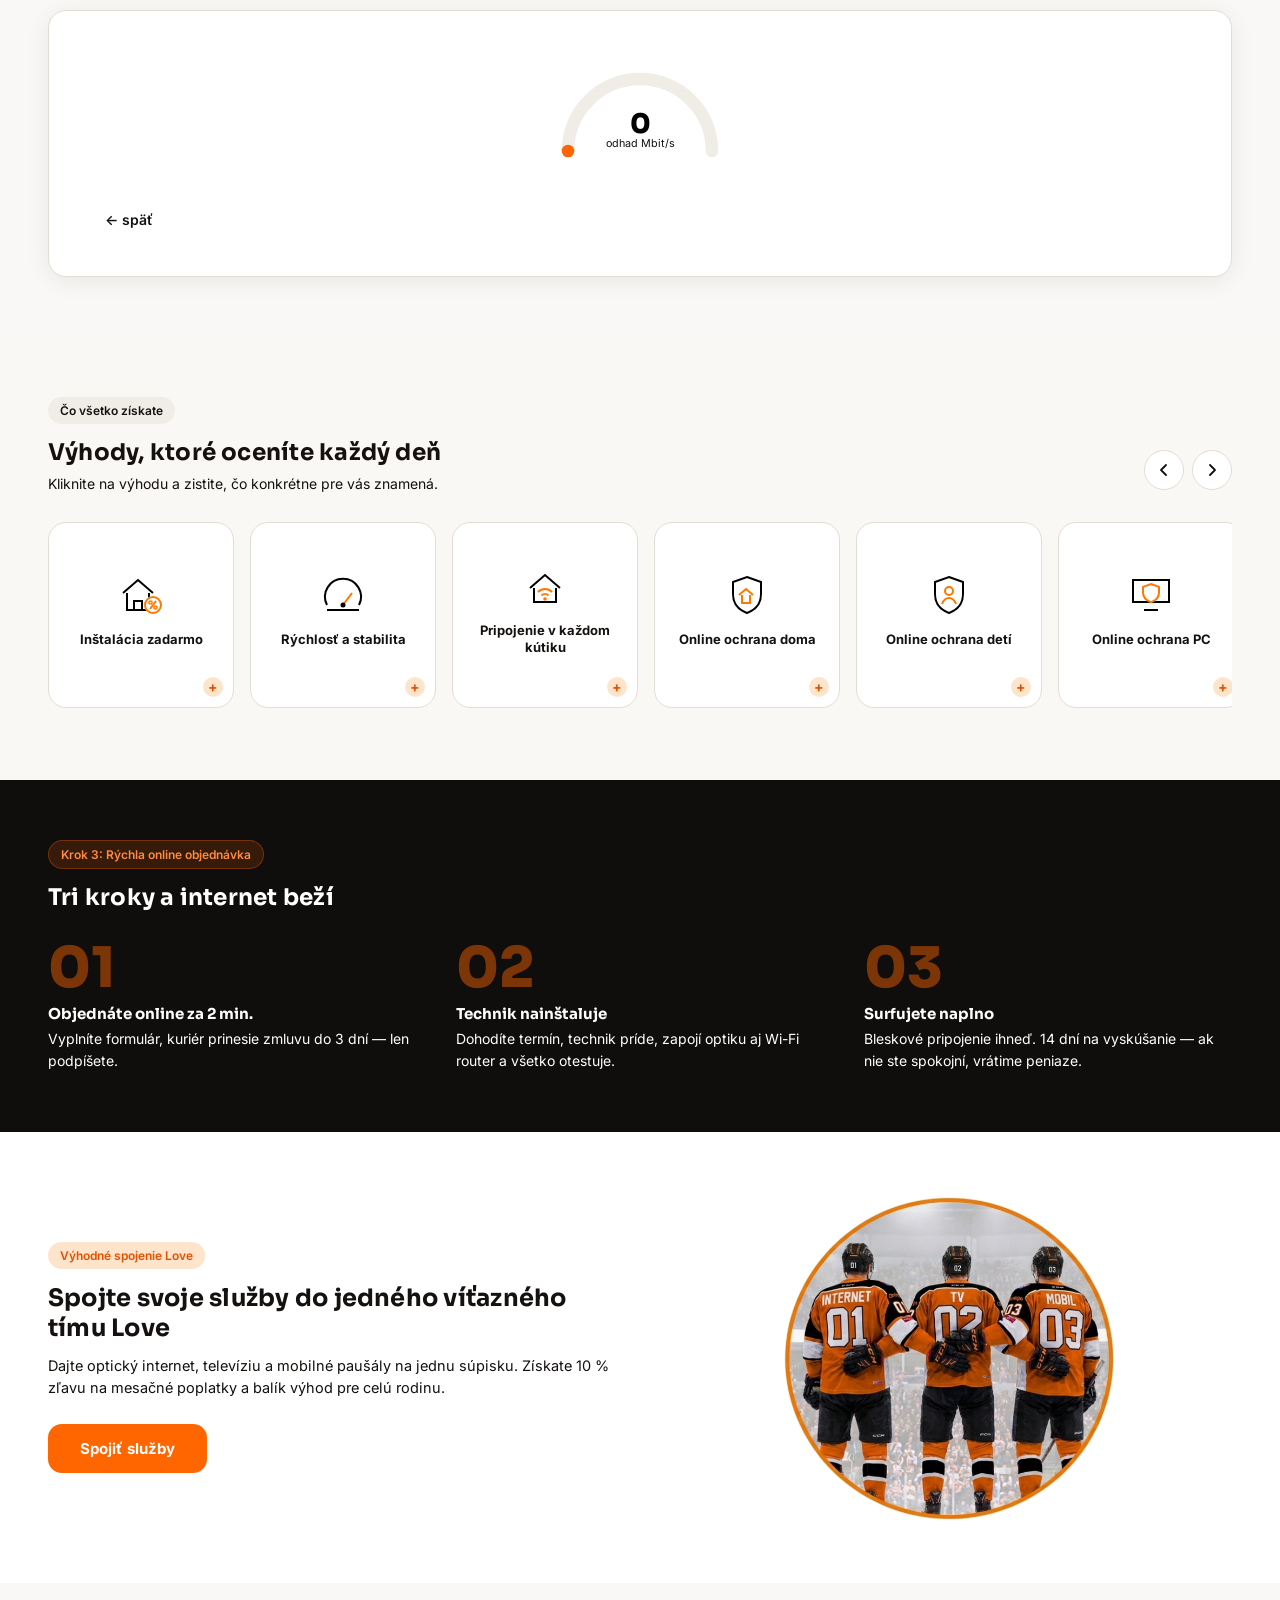
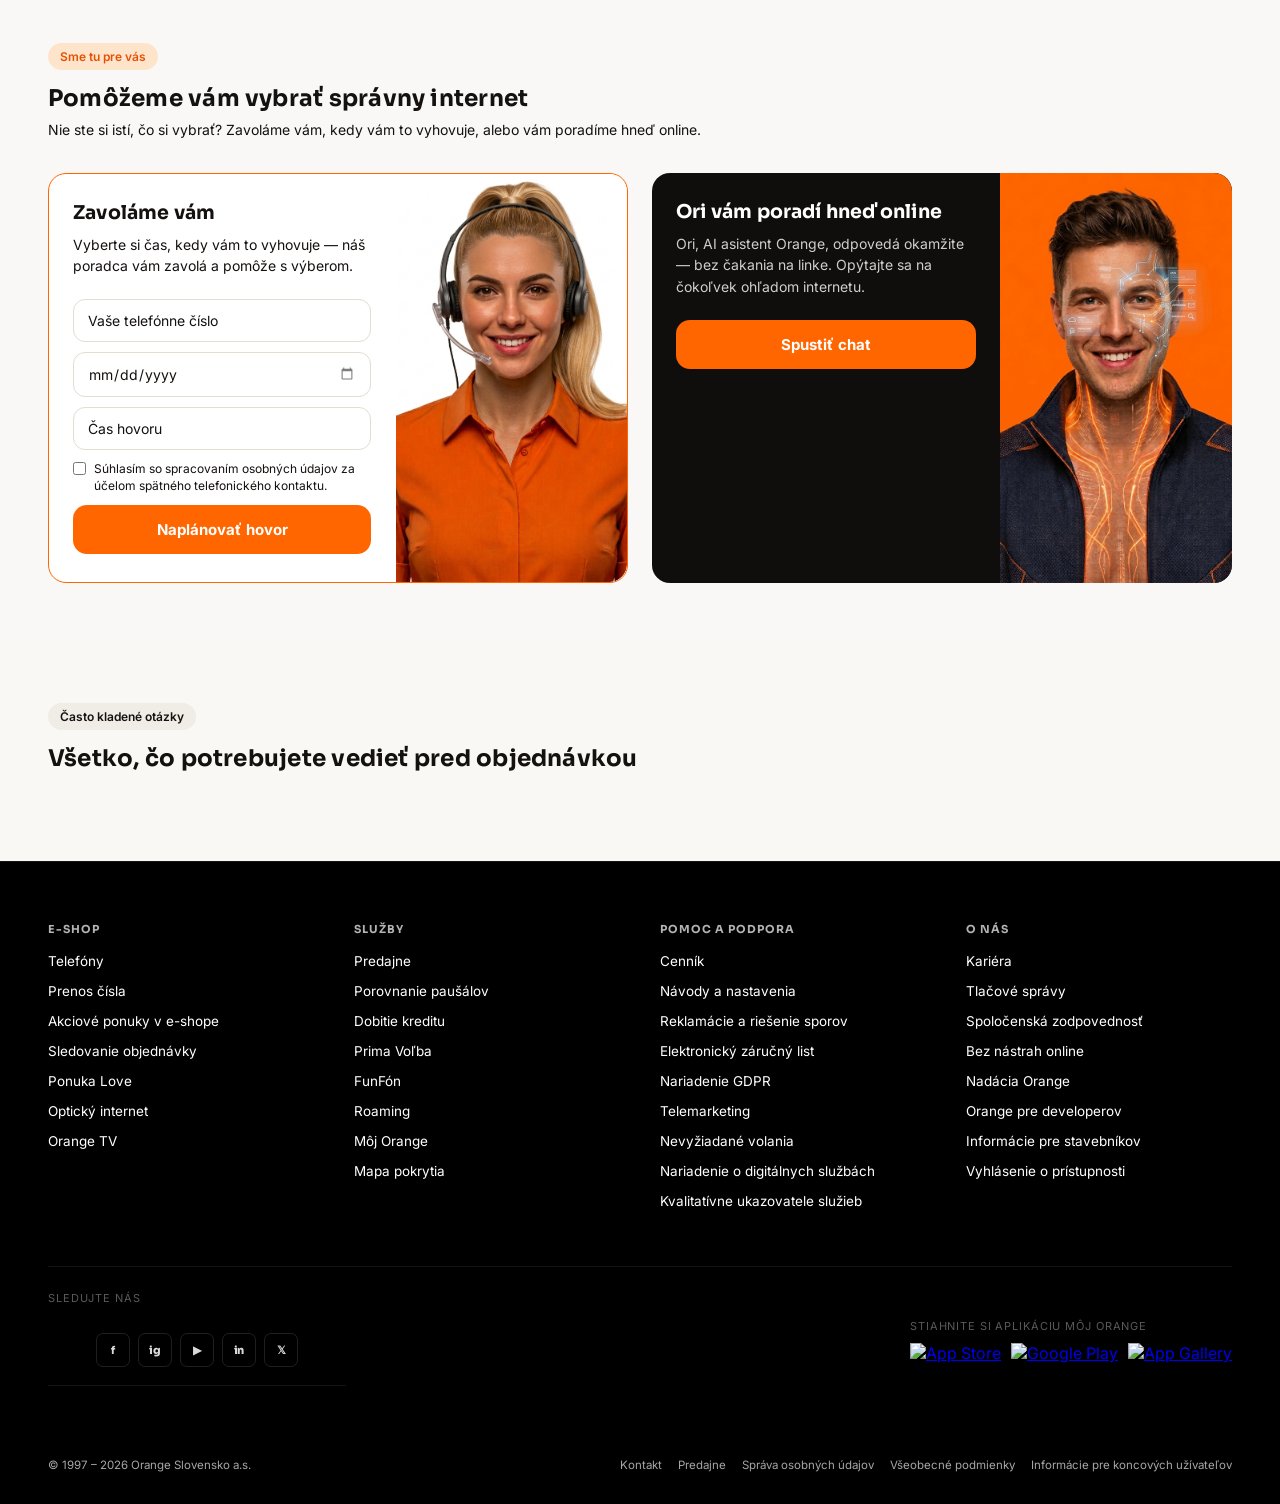
==== commit 8ecf9d29: "main: reward chips premenené na benefit-stat štýl (hokej + zľava na internet) Co-Authored-By: Claude" ====
--- a/zaraguza-sk/index.html
+++ b/zaraguza-sk/index.html
@@ -115,7 +115,7 @@
   .challenge .eyebrow{ background:rgba(255,102,0,0.16); color:var(--orange-glow); border:1px solid rgba(255,102,0,0.3); }
   .challenge h2{ color:#fff; font-size:24px; margin:0 0 8px; }
   .challenge > .challenge-inner > p{ color:rgba(255,255,255,0.9); font-size:14px; line-height:1.55; margin-bottom:8px; }
-  .reward-row{ display:flex; gap:8px; margin:16px 0 22px; flex-wrap:wrap; }
+  .reward-row{ display:flex; gap:16px 30px; margin:16px 0 22px; flex-wrap:wrap; }
   .reward-chip{
     display:flex; align-items:center; gap:6px; background:rgba(255,255,255,0.06);
     border:1px solid rgba(255,255,255,0.12); border-radius:100px; padding:7px 12px; font-size:11.5px;
@@ -246,8 +246,22 @@
   }
   .plans::-webkit-scrollbar{ display:none; }
   .plan{ background:#fff; border:1.5px solid var(--line); border-radius:16px; padding:20px; position:relative;
-    min-width:280px; flex-shrink:0; scroll-snap-align:start; }
+    min-width:280px; flex-shrink:0; scroll-snap-align:start; transition:opacity .3s, filter .3s; }
   .plan.reco{ border-color:var(--orange); box-shadow:0 0 0 3px var(--tint); }
+  .plan--unavailable{ opacity:.35; pointer-events:none; filter:grayscale(.25); }
+  .coverage-filter-bar{
+    display:flex; align-items:center; justify-content:space-between; gap:12px;
+    background:var(--tint); border:1.5px solid rgba(255,121,0,.28);
+    border-radius:10px; padding:10px 14px; font-size:13px; color:var(--ink);
+    margin-bottom:24px;
+  }
+  .coverage-filter-bar strong{ font-weight:700; }
+  .coverage-filter-clear{
+    background:none; border:none; cursor:pointer; font-size:20px;
+    color:var(--ink-soft); line-height:1; flex-shrink:0; padding:0 2px;
+    transition:color .15s;
+  }
+  .coverage-filter-clear:hover{ color:var(--ink); }
   .plan .ribbon{
     position:absolute; top:-11px; left:20px; background:var(--orange); color:#fff;
     font-size:11px; font-weight:700; padding:4px 10px; border-radius:100px;
@@ -1098,6 +1112,27 @@
   }
   .bcard:hover::after{ background:var(--orange); color:#fff; }
 
+  /* ---- ADDRESS AUTOCOMPLETE ---- */
+  .addr-wrap{ position:relative; flex:1; }
+  .addr-wrap input{ width:100%; }
+  .addr-suggestions{
+    position:absolute; top:calc(100% + 4px); left:0; right:0;
+    background:#fff; border:1.5px solid var(--line);
+    border-radius:12px; padding:4px 0;
+    list-style:none; margin:0;
+    box-shadow:0 8px 24px rgba(0,0,0,.12);
+    z-index:200; display:none;
+    max-height:240px; overflow-y:auto;
+  }
+  .addr-suggestions.open{ display:block; }
+  .addr-suggestions li{
+    padding:10px 14px; font-size:14px; color:var(--ink);
+    cursor:pointer; line-height:1.35; transition:background .1s;
+  }
+  .addr-suggestions li:hover,
+  .addr-suggestions li.addr-active{ background:var(--paper-dim); }
+  .addr-suggestions li strong{ color:var(--orange-deep); font-weight:600; }
+
   /* ---- BENEFIT MODAL ---- */
   .bmodal-overlay{
     display:none; position:fixed; inset:0; z-index:9000;
@@ -1254,7 +1289,10 @@
 
     <div class="coverage-form">
       <div class="address-row">
-        <input id="addr-cov" type="text" placeholder="Ulica, číslo, mesto">
+        <div class="addr-wrap">
+          <input id="addr-cov" type="text" placeholder="Ulica, číslo, mesto" autocomplete="off" aria-autocomplete="list" aria-controls="addr-suggestions">
+          <ul class="addr-suggestions" id="addr-suggestions" role="listbox" aria-label="Návrhy adries"></ul>
+        </div>
         <button onclick="checkCoverage()">Preveriť</button>
       </div>
     </div>
@@ -1268,10 +1306,10 @@
     </div>
 
     <div class="coverage-success" id="coverageSuccess">
-      <div class="cs-check">✓</div>
-      <h3>Máte náskok! Na vašej adrese je dostupná blesková Optika.</h3>
-      <p>Max. rýchlosť až do 2,5 Gbit/s. Nezabudnite v košíku použiť kód z e-mailu — zľava sa odpočíta automaticky.</p>
-      <button class="cta-primary" style="width:auto;" onclick="document.getElementById('plans-anchor').scrollIntoView({behavior:'smooth'})">Vybrať internetový balík</button>
+      <div class="cs-check" id="cs-icon">✓</div>
+      <h3 id="cs-title">Máte náskok! Na vašej adrese je dostupná blesková Optika.</h3>
+      <p id="cs-desc">Max. rýchlosť až do 2,5 Gbit/s. Nezabudnite v košíku použiť kód z e-mailu — zľava sa odpočíta automaticky.</p>
+      <button class="cta-primary" id="cs-cta" style="width:auto;">Zobraziť dostupné produkty</button>
     </div>
   </div>
 </section>
@@ -1285,8 +1323,8 @@
       <p>Získajte okamžitú zľavu na bleskový Orange internet až do 120 € priamo do e-mailu a automaticky hrajte o exkluzívny zájazd na Majstrovstvá sveta v hokeji!</p>
 
       <div class="reward-row">
-        <div class="reward-chip">Zájazd na MS v hokeji pre 2 osoby</div>
-        <div class="reward-chip">Zľava až 120 € ročne na internet</div>
+        <div class="benefit-stat"><b>Zájazd na MS</b><span>v hokeji pre 2 osoby</span></div>
+        <div class="benefit-stat"><b>Až 120 €</b><span>ročne na internet</span></div>
       </div>
     </div>
 
@@ -1365,10 +1403,15 @@
     <p>Sledujte hokej v 4K kvalite a bez jediného zaseknutia. Zvoľte si program pre vašu domácnosť a v košíku jednoducho uplatnite zľavový kód, ktorý sme vám práve poslali do e-mailu.</p>
   </div>
 
+  <div class="coverage-filter-bar" id="coverage-filter-bar" style="display:none;" role="status">
+    <span>Dostupné pre zvolenú adresu: <strong id="coverage-filter-addr"></strong></span>
+    <button class="coverage-filter-clear" onclick="clearCoverageFilter()" aria-label="Zrušiť filter adresy">×</button>
+  </div>
+
   <div class="plans">
 
     <!-- Internet XL Extra -->
-    <div class="plan" onclick="planToggle(this)">
+    <div class="plan" data-plan="xl-extra" onclick="planToggle(this)">
       <div class="plan-mobile-header">
         <div class="plan-mh-left">
           <div class="plan-badge">Rýchlosť Martina Pospíšila</div>
@@ -2569,6 +2612,7 @@
     { type:'Feature', properties:{ covered:false, name:'Zvolen',               info:'Pokrytie pripravujeme. Zaregistrujte záujem a upozorníme vás.' },       geometry:{ type:'Point', coordinates:[19.118, 48.576] } },
     { type:'Feature', properties:{ covered:false, name:'Liptovský Mikuláš',    info:'Pokrytie pripravujeme. Zaregistrujte záujem a upozorníme vás.' },       geometry:{ type:'Point', coordinates:[19.611, 49.084] } },
     { type:'Feature', properties:{ covered:false, name:'Stará Ľubovňa',        info:'Pokrytie pripravujeme. Zaregistrujte záujem a upozorníme vás.' },       geometry:{ type:'Point', coordinates:[20.689, 49.300] } },
+    { type:'Feature', properties:{ covered:false, name:'Geraltov',              info:'Pokrytie pripravujeme. Zaregistrujte záujem a upozorníme vás.' },       geometry:{ type:'Point', coordinates:[21.527, 49.117] } },
   ]
 };
 
@@ -2642,6 +2686,46 @@
 
 let addressMarker = null;
 
+function _distKm(lat1, lon1, lat2, lon2) {
+  const R = 6371, dLat = (lat2-lat1)*Math.PI/180, dLon = (lon2-lon1)*Math.PI/180;
+  const a = Math.sin(dLat/2)**2 + Math.cos(lat1*Math.PI/180)*Math.cos(lat2*Math.PI/180)*Math.sin(dLon/2)**2;
+  return R * 2 * Math.atan2(Math.sqrt(a), Math.sqrt(1-a));
+}
+
+function _findCoverage(lat, lng, placeName) {
+  // 1. Name match (demo-reliable for Bratislava, Gilartovce, etc.)
+  const lower = placeName.toLowerCase();
+  for (const f of coverageData.features) {
+    const fname = f.properties.name.toLowerCase();
+    const idx = lower.indexOf(fname);
+    if (idx !== -1 && !/[a-záäčďéěíľĺňóôŕřšťúůýž]/i.test(lower[idx + fname.length] || '')) return f;
+  }
+  // 2. Proximity fallback (≤50 km)
+  let nearest = null, minDist = Infinity;
+  coverageData.features.forEach(f => {
+    const d = _distKm(lat, lng, f.geometry.coordinates[1], f.geometry.coordinates[0]);
+    if (d < minDist) { minDist = d; nearest = f; }
+  });
+  return minDist <= 50 ? nearest : { properties: { covered: true, info: 'Max. rýchlosť 1 000 Mbit/s.' } };
+}
+
+function applyCoverageFilter(hasOptika, addr) {
+  const bar = document.getElementById('coverage-filter-bar');
+  document.getElementById('coverage-filter-addr').textContent = addr;
+  bar.style.display = 'flex';
+  const xlExtra = document.querySelector('.plan[data-plan="xl-extra"]');
+  if (hasOptika) {
+    xlExtra.classList.remove('plan--unavailable');
+  } else {
+    xlExtra.classList.add('plan--unavailable');
+  }
+}
+
+function clearCoverageFilter() {
+  document.getElementById('coverage-filter-bar').style.display = 'none';
+  document.querySelector('.plan[data-plan="xl-extra"]').classList.remove('plan--unavailable');
+}
+
 function checkCoverage() {
   const addr = document.getElementById('addr-cov').value.trim();
   if (!addr) { document.getElementById('addr-cov').focus(); return; }
@@ -2649,23 +2733,42 @@
   fetch(`https://api.mapbox.com/geocoding/v5/mapbox.places/${encodeURIComponent(addr)}.json?country=sk&language=sk&access_token=${MAPBOX_TOKEN}`)
     .then(r => r.json())
     .then(data => {
-      document.getElementById('addr-cov').style.borderColor = '';
-      if (data.features && data.features.length) {
-        const [lng, lat] = data.features[0].center;
-        if (addressMarker) addressMarker.remove();
-        addressMarker = new mapboxgl.Marker({ color: '#FF6600' })
-          .setLngLat([lng, lat])
-          .addTo(coverageMap);
-        coverageMap.flyTo({ center: [lng, lat], zoom: 13, duration: 1400 });
-      }
+      if (!data.features || !data.features.length) return;
+      const [lng, lat] = data.features[0].center;
+      const placeName = data.features[0].place_name;
+
+      if (addressMarker) addressMarker.remove();
+      addressMarker = new mapboxgl.Marker({ color: '#ff7900' })
+        .setLngLat([lng, lat])
+        .addTo(coverageMap);
+      coverageMap.flyTo({ center: [lng, lat], zoom: 13, duration: 1000 });
+
+      const match = _findCoverage(lat, lng, placeName);
+      const hasOptika = match.properties.covered;
+      const m = match.properties.info.match(/([\d\s]+Mbit\/s)/);
+      const speed = m ? m[1].trim() : '1 000 Mbit/s';
+
+      // Update success panel content
+      document.getElementById('cs-icon').textContent = hasOptika ? '✓' : '!';
+      document.getElementById('cs-title').textContent = hasOptika
+        ? 'Máte náskok! Na vašej adrese je dostupná blesková Optika.'
+        : 'Optika nie je dostupná vo vašej oblasti.';
+      document.getElementById('cs-desc').textContent = hasOptika
+        ? `Max. rýchlosť až do ${speed}. Nezabudnite v košíku použiť kód z e-mailu — zľava sa odpočíta automaticky.`
+        : 'Pre vašu adresu sú dostupné iné technológie pripojenia. Internet XL Extra vyžaduje optické vlákno.';
+      document.getElementById('cs-cta').onclick = function () {
+        document.getElementById('plans-anchor').scrollIntoView({ behavior: 'smooth' });
+        applyCoverageFilter(hasOptika, addr);
+      };
+
       const successEl = document.getElementById('coverageSuccess');
       successEl.classList.add('show');
-      successEl.scrollIntoView({ behavior: 'smooth', block: 'nearest' });
+      setTimeout(() => successEl.scrollIntoView({ behavior: 'smooth', block: 'nearest' }), 1000);
     })
     .catch(() => {
       const successEl = document.getElementById('coverageSuccess');
       successEl.classList.add('show');
-      successEl.scrollIntoView({ behavior: 'smooth', block: 'nearest' });
+      setTimeout(() => successEl.scrollIntoView({ behavior: 'smooth', block: 'nearest' }), 1000);
     });
 }
 
@@ -3020,6 +3123,73 @@
 document.querySelectorAll('.bcard').forEach(function(c){
   c.addEventListener('keydown',function(e){if(e.key==='Enter'||e.key===' '){e.preventDefault();c.click();}});
 });
+
+/* ---- ADDRESS AUTOCOMPLETE ---- */
+(function(){
+  var inp=document.getElementById('addr-cov');
+  var list=document.getElementById('addr-suggestions');
+  var timer,activeIdx=-1,items=[];
+
+  inp.addEventListener('input',function(){
+    clearTimeout(timer);
+    var q=inp.value.trim();
+    if(q.length<3){hide();return;}
+    timer=setTimeout(function(){
+      fetch('https://api.mapbox.com/geocoding/v5/mapbox.places/'+encodeURIComponent(q)+'.json?country=sk&language=sk&types=address&limit=5&access_token='+MAPBOX_TOKEN)
+        .then(function(r){return r.json();})
+        .then(function(d){
+          items=(d.features||[]).map(function(f){return f.place_name;});
+          render(q);
+        });
+    },280);
+  });
+
+  function render(q){
+    if(!items.length){hide();return;}
+    activeIdx=-1;
+    list.innerHTML='';
+    var lower=q.toLowerCase();
+    items.forEach(function(s){
+      var li=document.createElement('li');
+      li.setAttribute('role','option');
+      var i=s.toLowerCase().indexOf(lower);
+      li.innerHTML=i>=0?s.slice(0,i)+'<strong>'+s.slice(i,i+q.length)+'</strong>'+s.slice(i+q.length):s;
+      li.addEventListener('mousedown',function(e){
+        e.preventDefault();
+        inp.value=s;
+        hide();
+        checkCoverage();
+      });
+      list.appendChild(li);
+    });
+    list.classList.add('open');
+  }
+
+  function hide(){
+    list.classList.remove('open');
+    list.innerHTML='';
+    activeIdx=-1;
+    items=[];
+  }
+
+  inp.addEventListener('keydown',function(e){
+    var lis=list.querySelectorAll('li');
+    if(!lis.length)return;
+    if(e.key==='ArrowDown'){e.preventDefault();setActive(lis,Math.min(activeIdx+1,lis.length-1));}
+    else if(e.key==='ArrowUp'){e.preventDefault();setActive(lis,Math.max(activeIdx-1,-1));}
+    else if(e.key==='Enter'&&activeIdx>=0){e.preventDefault();inp.value=items[activeIdx];hide();checkCoverage();}
+    else if(e.key==='Escape'){hide();}
+  });
+
+  function setActive(lis,idx){
+    activeIdx=idx;
+    lis.forEach(function(li,i){li.classList.toggle('addr-active',i===idx);});
+  }
+
+  document.addEventListener('click',function(e){
+    if(!inp.contains(e.target)&&!list.contains(e.target))hide();
+  });
+})();
 (function(){
   var grid=document.getElementById('benefit-cards-grid');
   function scrollBy(dir){
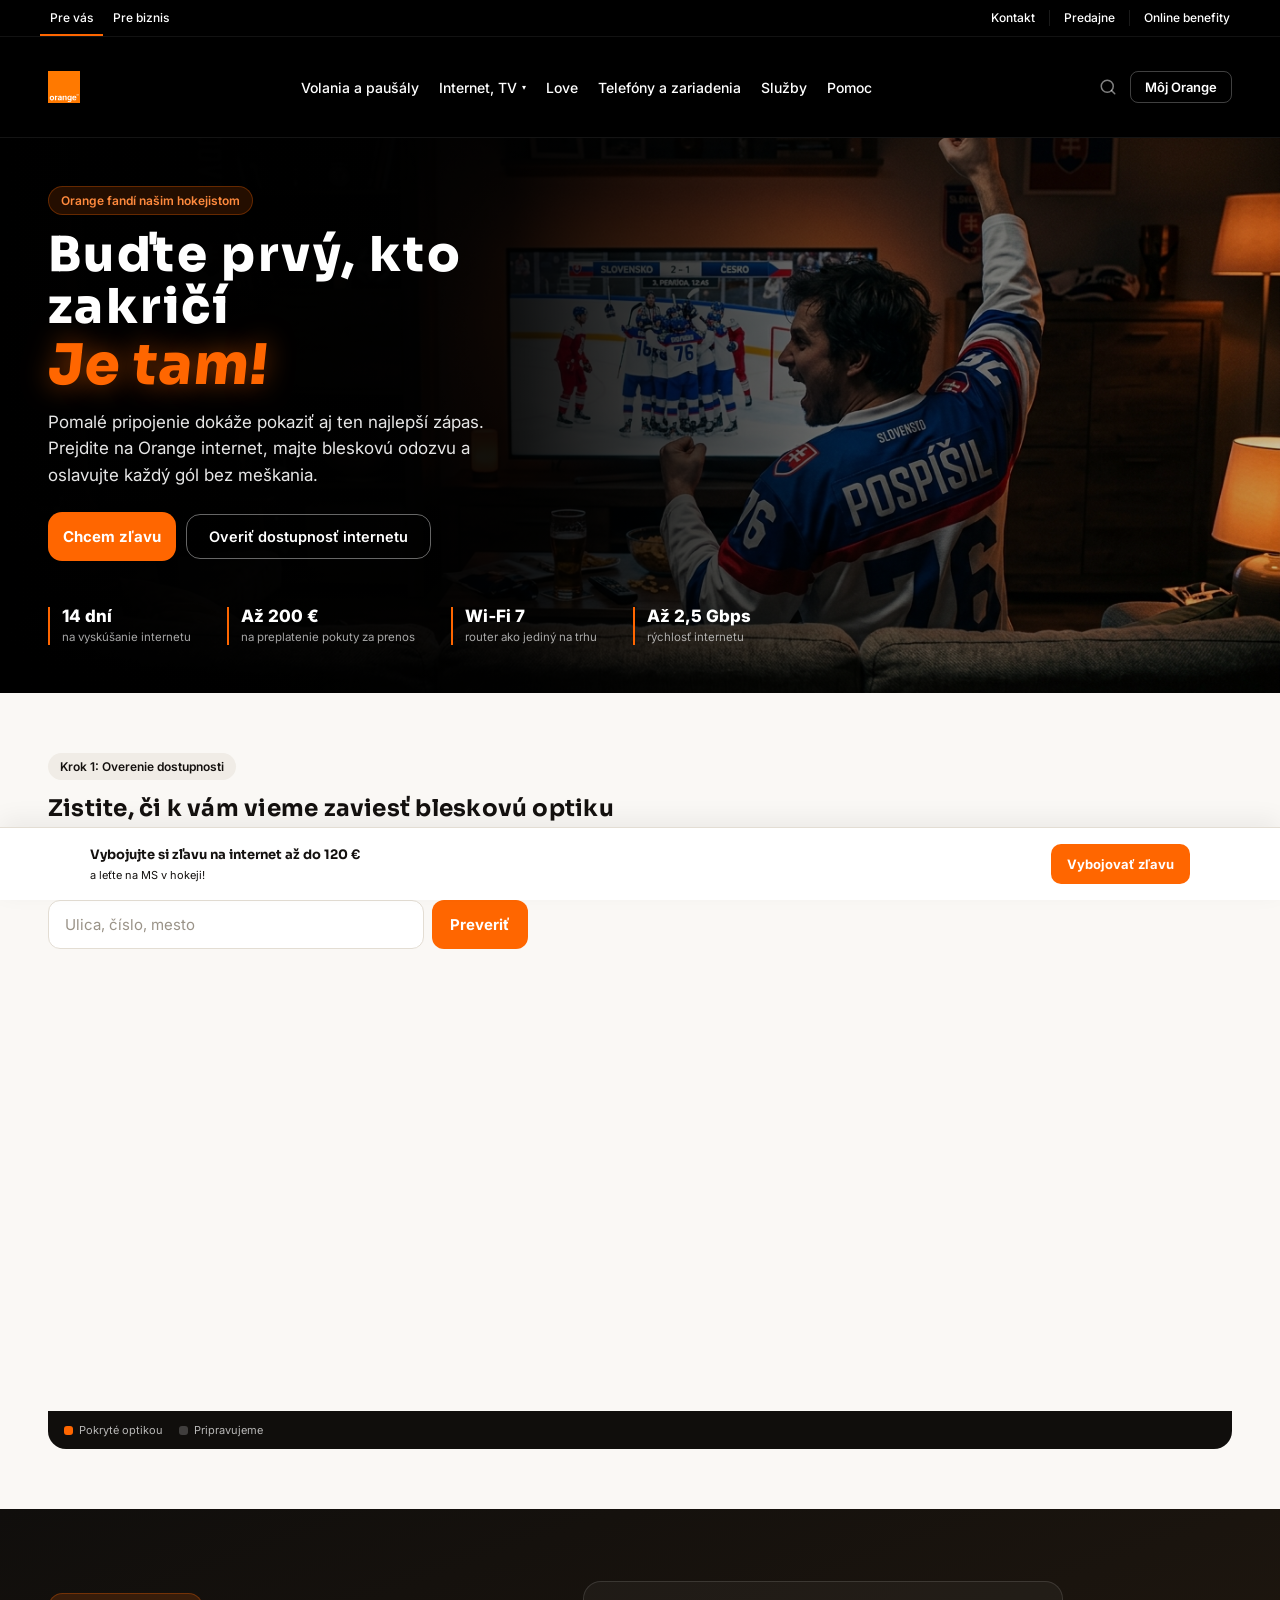
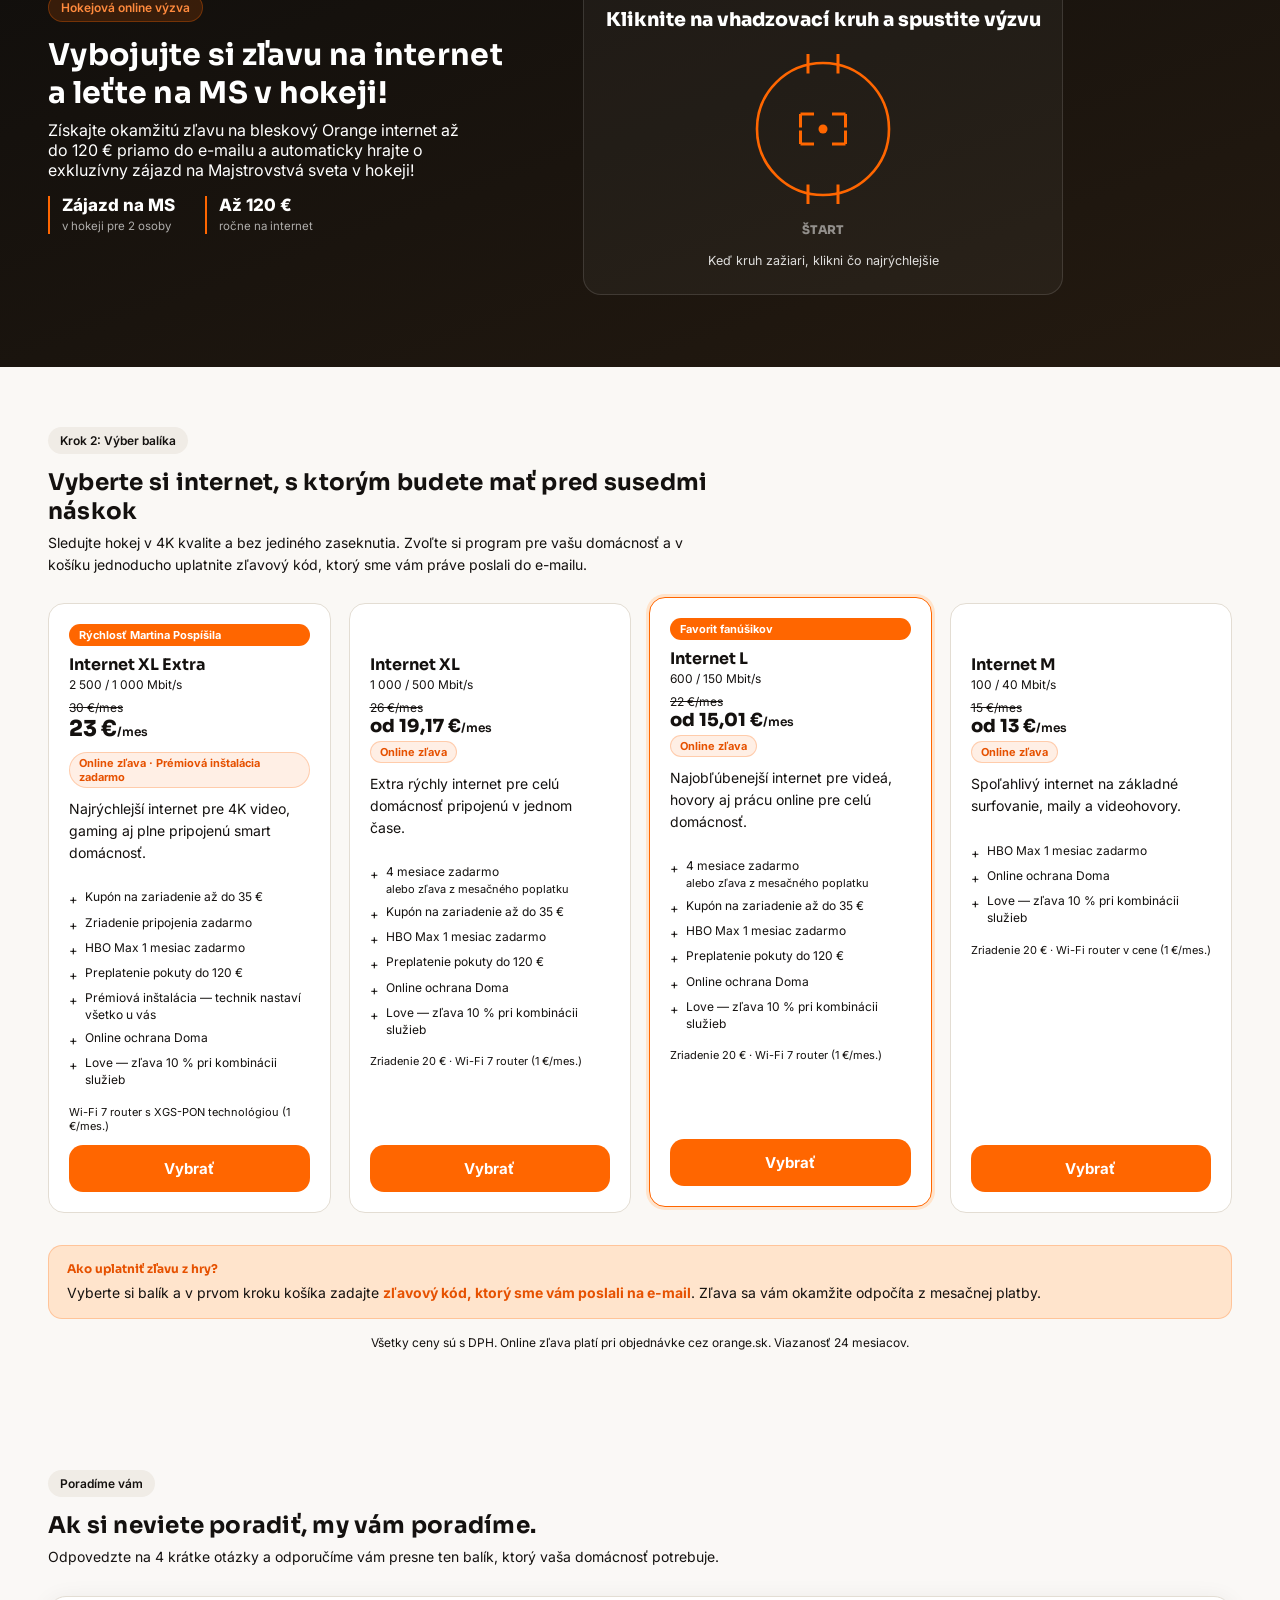
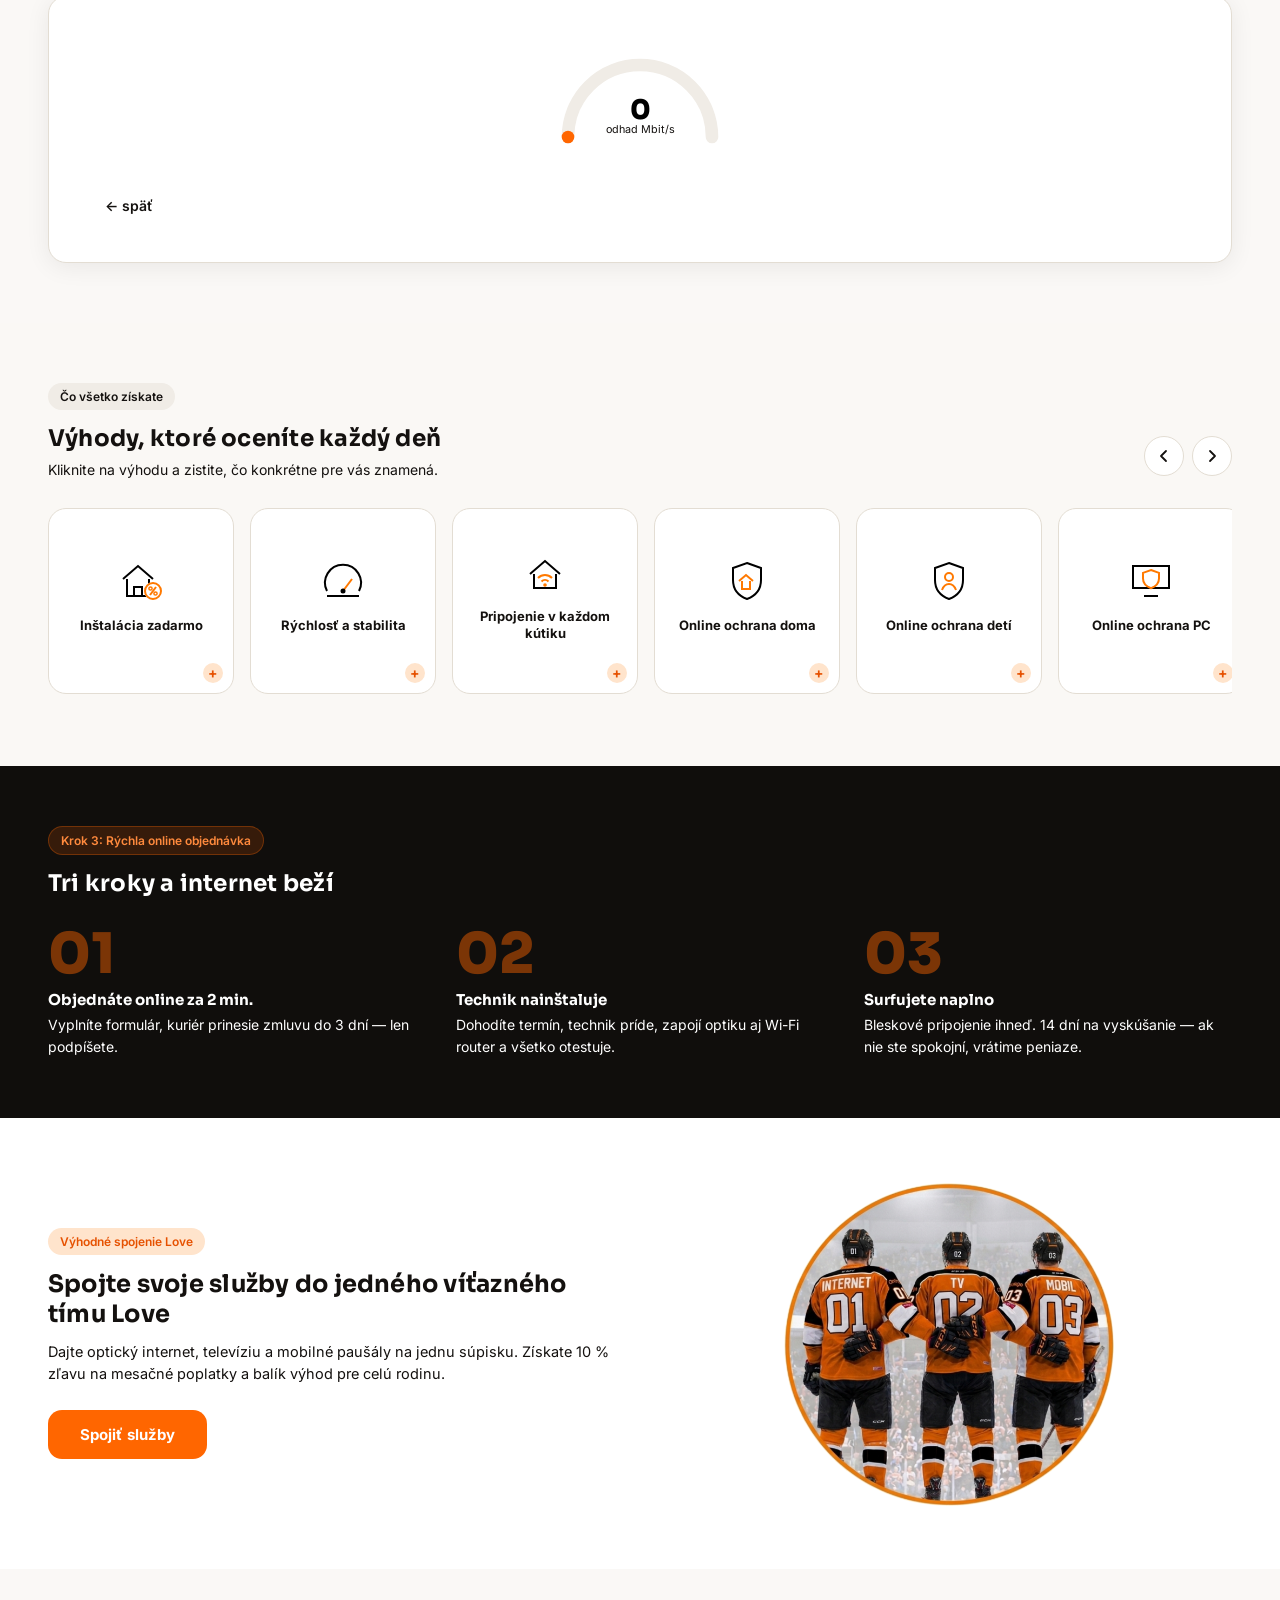
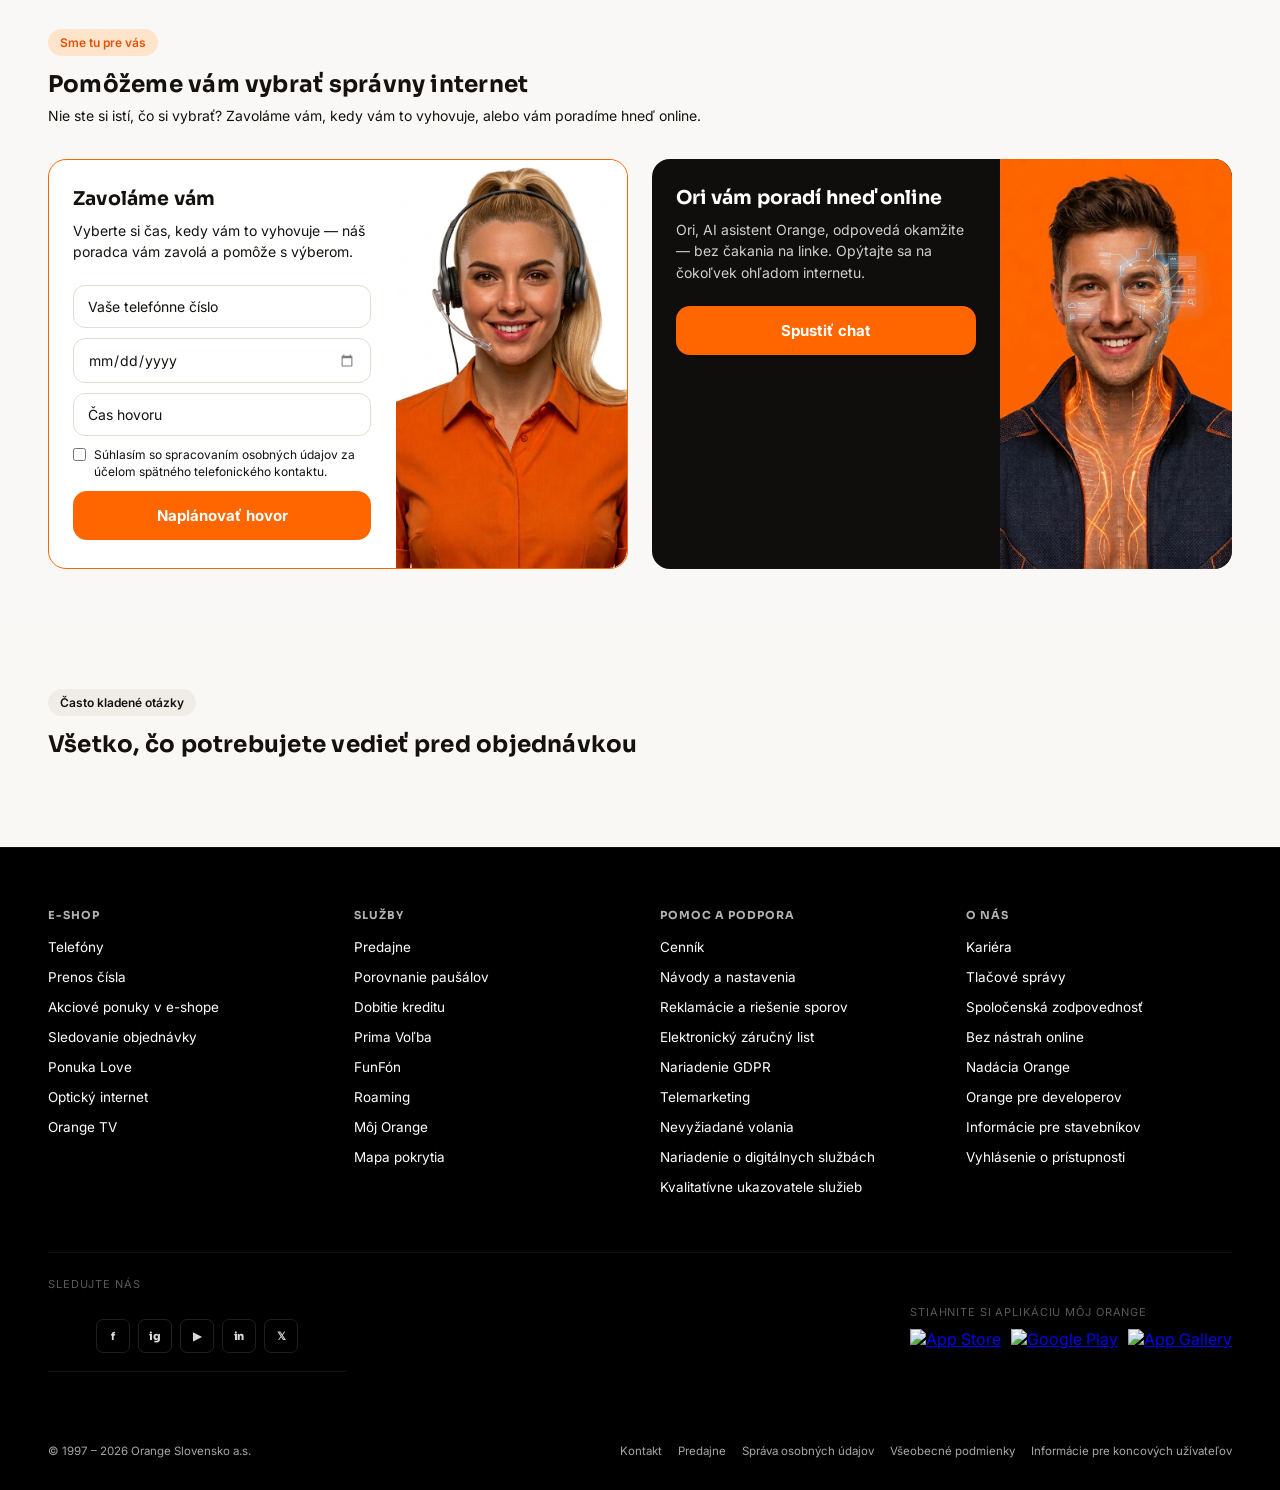
==== commit 8cd4c7c4: "main: benefit-stat vedľa seba na desktope Co-Authored-By: Claude Sonnet 4.6 <noreply@anthropic.com>" ====
--- a/zaraguza-sk/index.html
+++ b/zaraguza-sk/index.html
@@ -501,7 +501,7 @@
     .challenge-copy{ padding-top:12px; }
     .challenge h2{ font-size:30px; }
     .challenge-copy p{ font-size:16px; max-width:420px; }
-    .reward-row{ flex-direction:column; align-items:flex-start; }
+    .reward-row{ flex-direction:row; align-items:flex-start; }
     .challenge-visual{ max-width:480px; }
 
     /* COVERAGE */
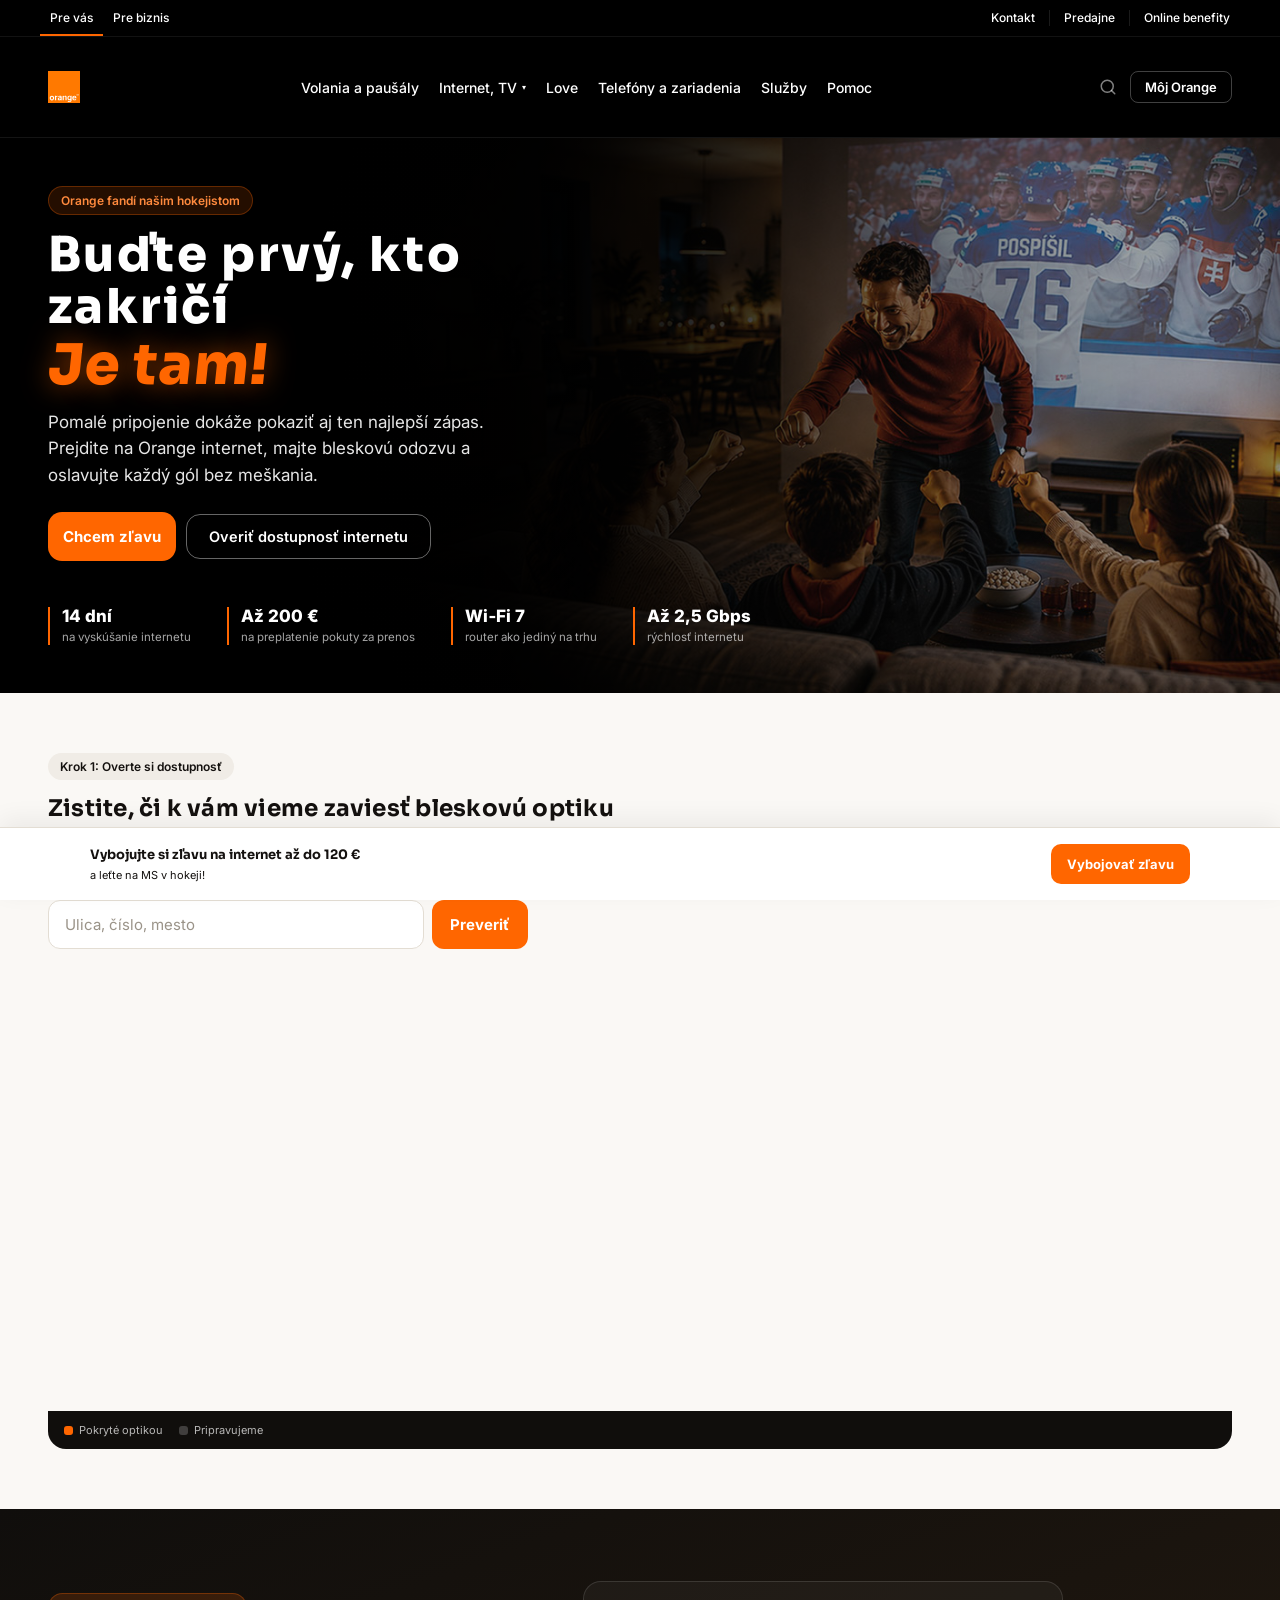
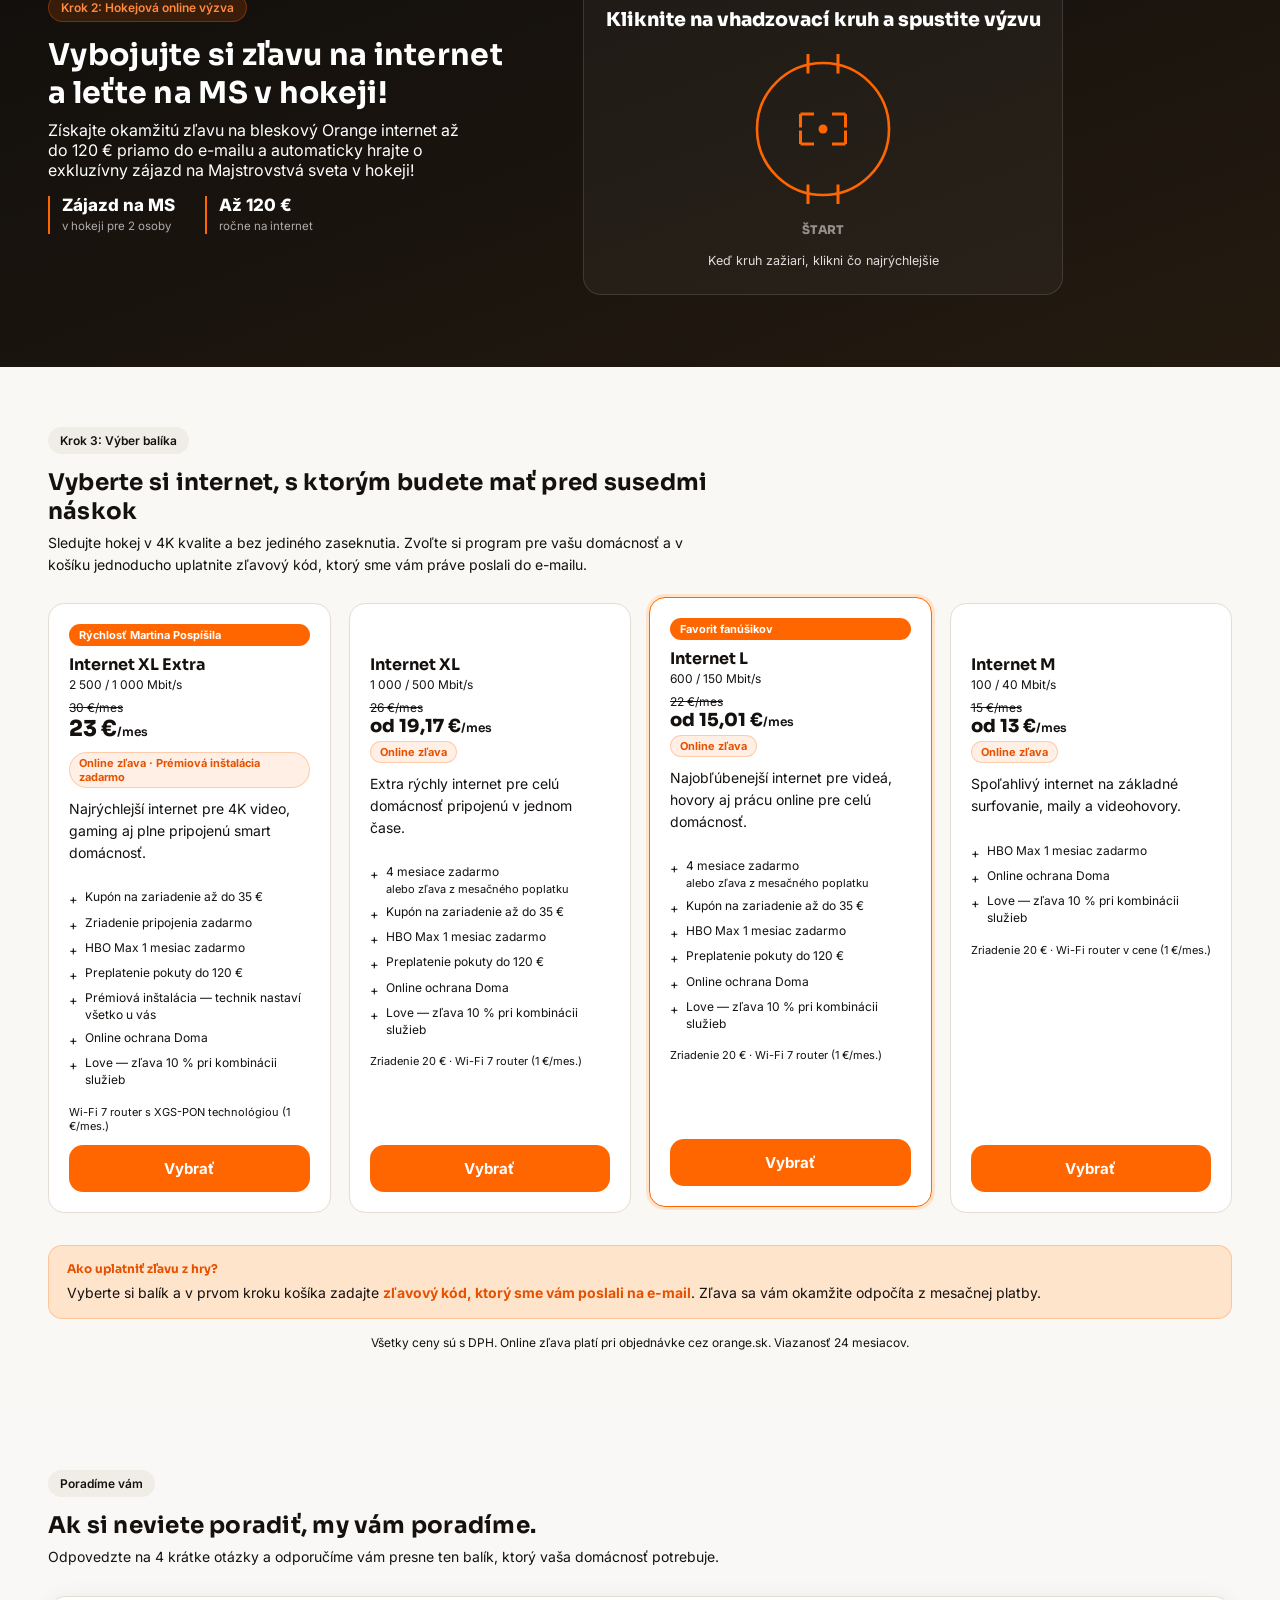
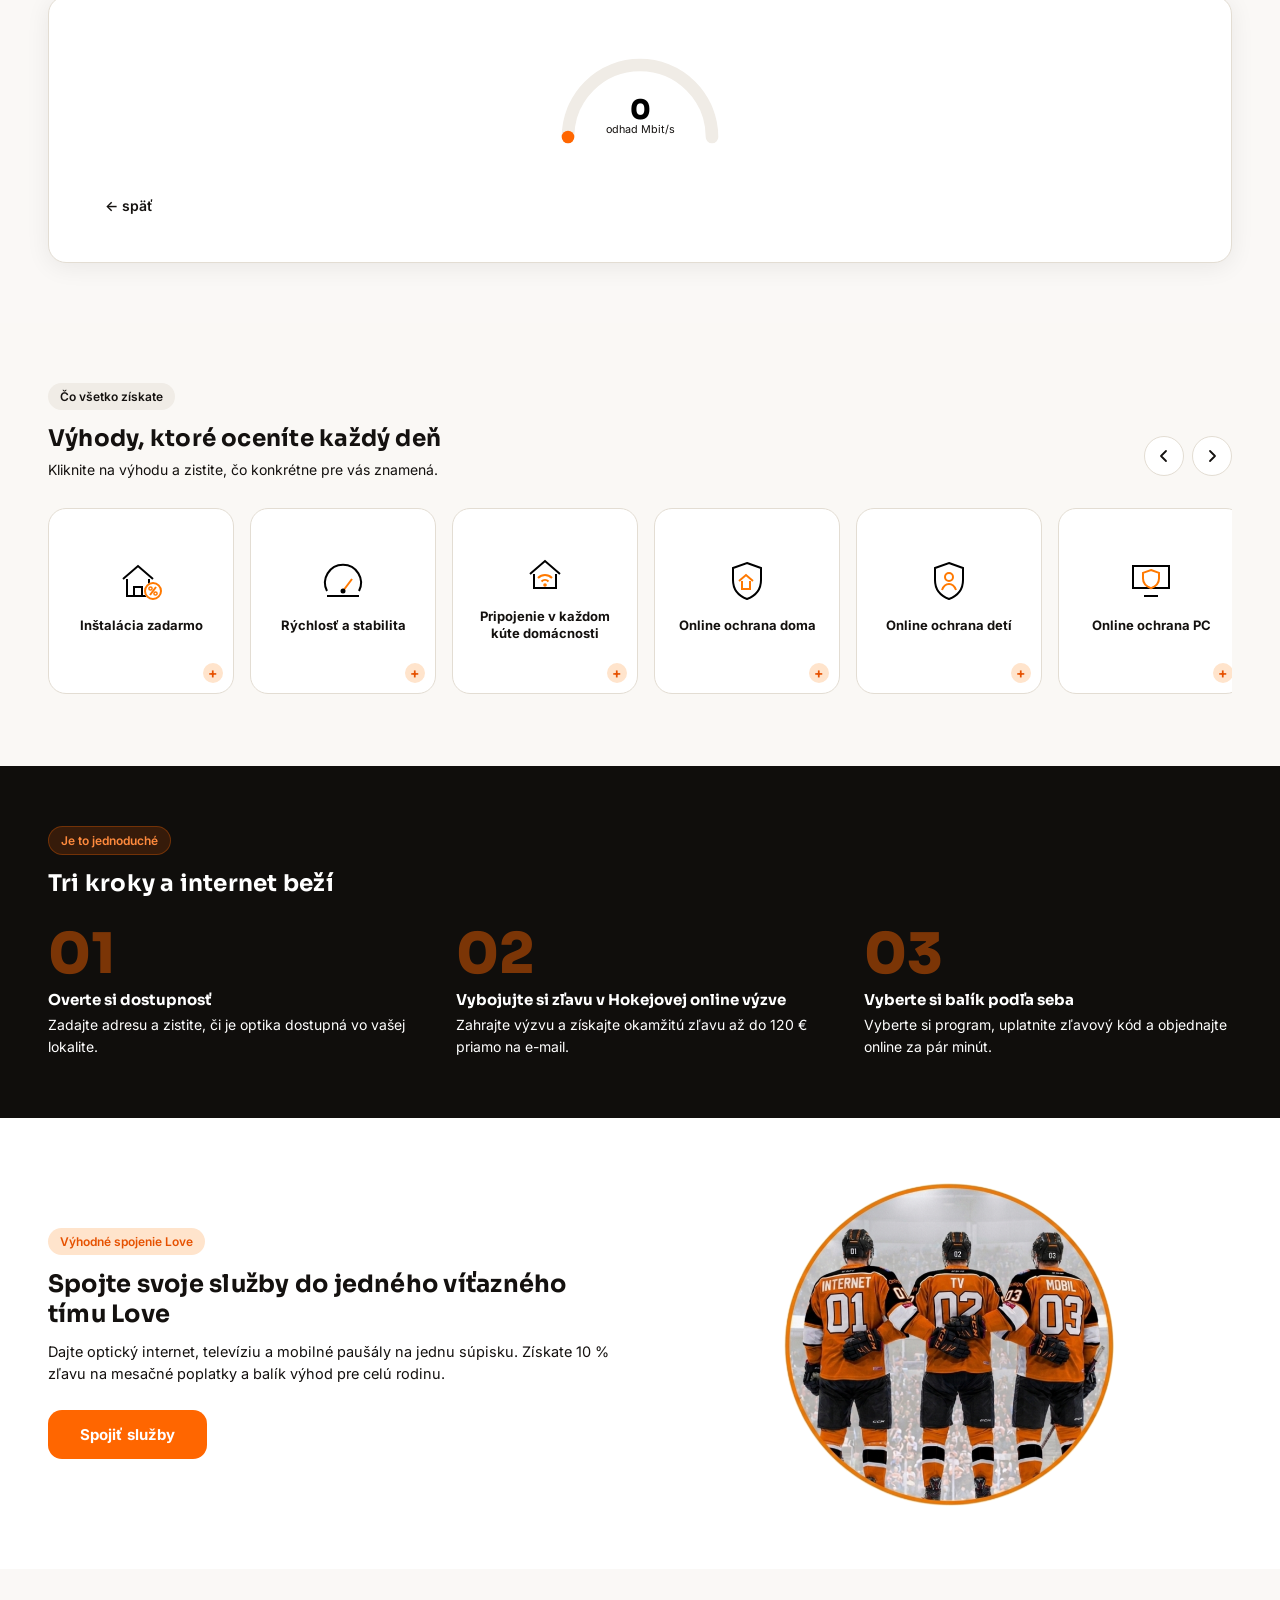
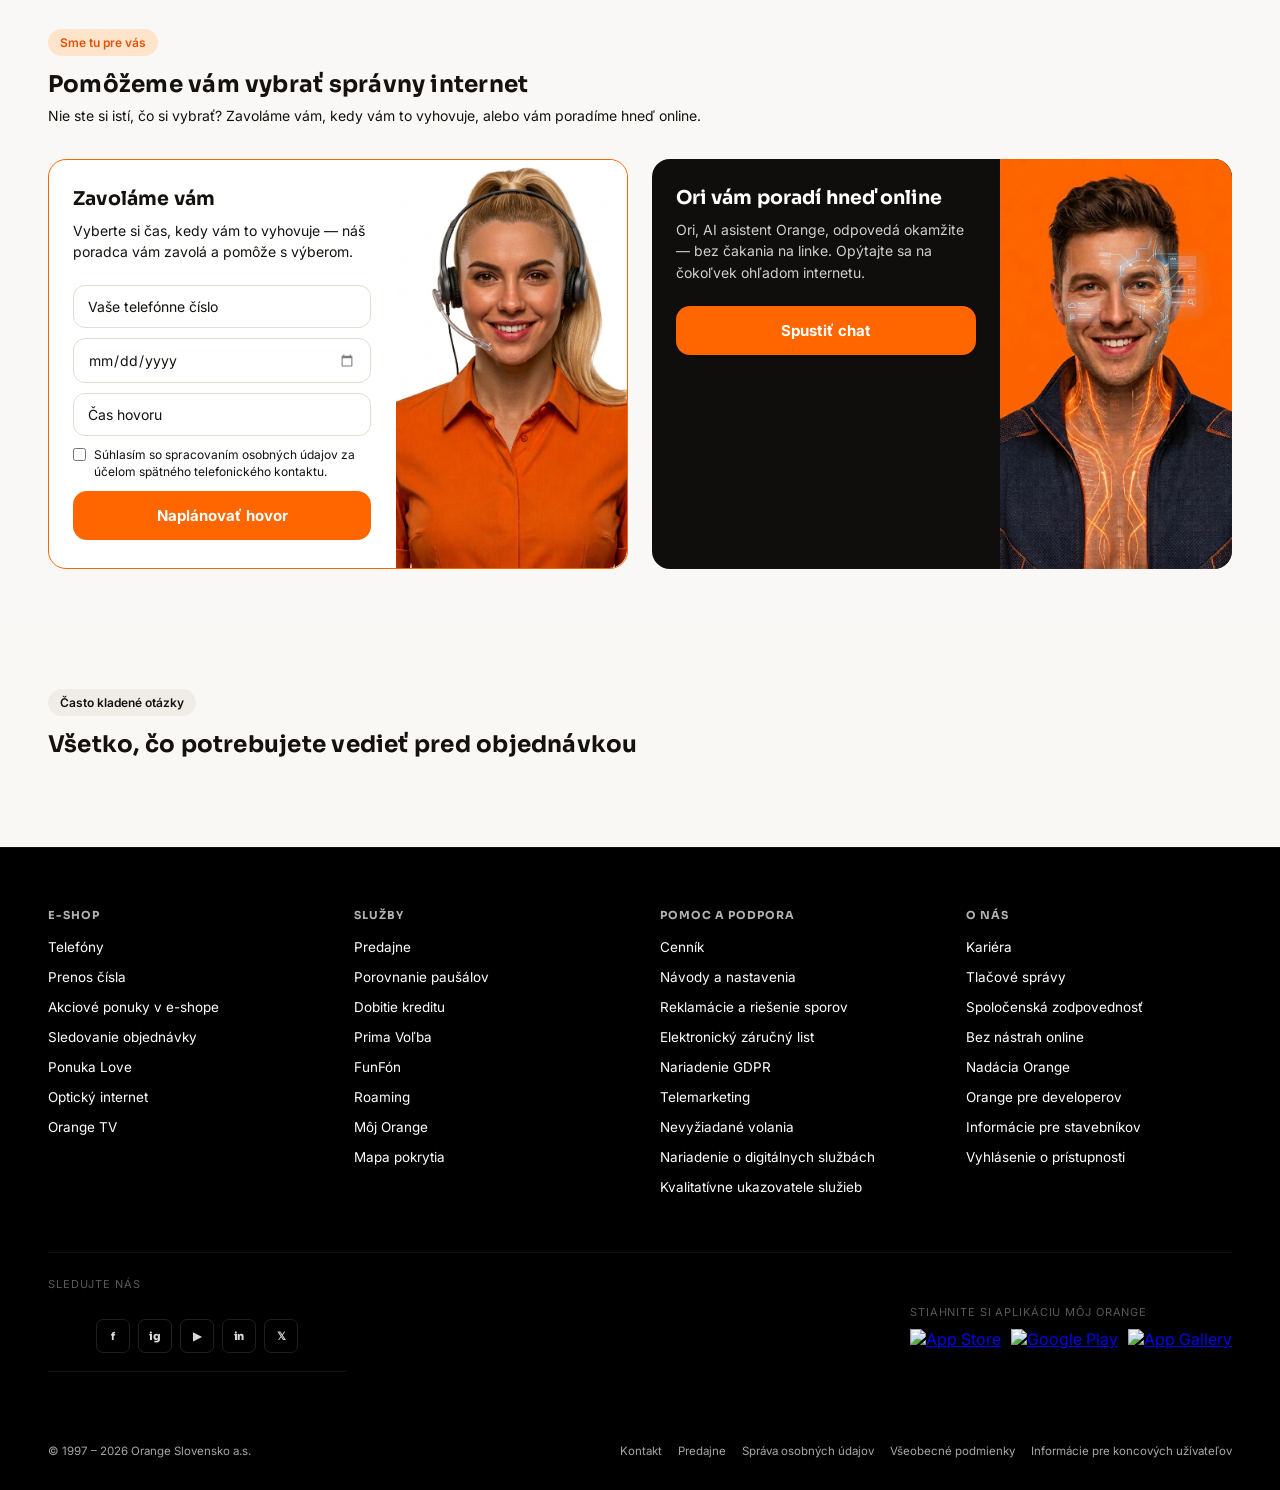
==== commit 188c3564: "main: hero rodina obrazky, krok labely a Je to jednoduche sekcia - Hero: fan.jpg → rodina-mobile.jpg" ====
--- a/zaraguza-sk/index.html
+++ b/zaraguza-sk/index.html
@@ -707,7 +707,7 @@
     .hero{
       background:
         linear-gradient(to right, #000 0%, rgba(0,0,0,0.92) 40%, rgba(0,0,0,0.5) 70%, rgba(0,0,0,0.2) 100%),
-        url('images/fan.jpg') center/cover no-repeat;
+        url('images/rodina-desktop.jpg') center/cover no-repeat;
       padding:48px 48px;
     }
     .hero-img-m{ display:none; }
@@ -1262,7 +1262,7 @@
       <h1>Buďte prvý, kto zakričí <span class="je-tam">Je tam!</span></h1>
       <p>Pomalé pripojenie dokáže pokaziť aj ten najlepší zápas. Prejdite na Orange internet, majte bleskovú odozvu a oslavujte každý gól bez meškania.</p>
     </div>
-    <img class="hero-img-m" src="images/fan.jpg" alt="" aria-hidden="true" loading="eager">
+    <img class="hero-img-m" src="images/rodina-mobile.jpg" alt="" aria-hidden="true" loading="eager">
     <div class="hero-ctas">
       <a href="#challenge-anchor" class="cta-primary" style="text-decoration:none;" onclick="event.preventDefault();document.getElementById('challenge-anchor').scrollIntoView({behavior:'smooth'})">Chcem zľavu</a>
       <a href="#coverage-anchor" class="cta-ghost-hero" onclick="event.preventDefault();document.getElementById('coverage-anchor').scrollIntoView({behavior:'smooth'})">Overiť dostupnosť internetu</a>
@@ -1282,7 +1282,7 @@
 <section class="sec" id="coverage-anchor">
   <div class="sec-inner">
     <div class="sec-head">
-      <div class="eyebrow">Krok 1: Overenie dostupnosti</div>
+      <div class="eyebrow">Krok 1: Overte si dostupnosť</div>
       <h2>Zistite, či k vám vieme zaviesť bleskovú optiku</h2>
       <p>Zadajte svoju adresu a zistite možnosti najrýchlejšieho pripojenia. Váš vybojovaný zľavový kód si jednoducho uplatníte pri výbere balíka v ďalšom kroku.</p>
     </div>
@@ -1318,7 +1318,7 @@
 <div class="challenge" id="challenge-anchor">
   <div class="challenge-inner">
     <div class="challenge-copy">
-      <div class="eyebrow">Hokejová online výzva</div>
+      <div class="eyebrow">Krok 2: Hokejová online výzva</div>
       <h2>Vybojujte si zľavu na internet a leťte na MS v hokeji!</h2>
       <p>Získajte okamžitú zľavu na bleskový Orange internet až do 120 € priamo do e-mailu a automaticky hrajte o exkluzívny zájazd na Majstrovstvá sveta v hokeji!</p>
 
@@ -1398,7 +1398,7 @@
 <section class="sec" id="plans-anchor">
   <div class="sec-inner">
   <div class="sec-head">
-    <div class="eyebrow">Krok 2: Výber balíka</div>
+    <div class="eyebrow">Krok 3: Výber balíka</div>
     <h2>Vyberte si internet, s ktorým budete mať pred susedmi náskok</h2>
     <p>Sledujte hokej v 4K kvalite a bez jediného zaseknutia. Zvoľte si program pre vašu domácnosť a v košíku jednoducho uplatnite zľavový kód, ktorý sme vám práve poslali do e-mailu.</p>
   </div>
@@ -1691,7 +1691,7 @@
 <section class="sec" id="plans-va" style="display:none;">
   <div class="sec-inner">
     <div class="sec-head">
-      <div class="eyebrow">Krok 2: Výber balíka</div>
+      <div class="eyebrow">Krok 3: Výber balíka</div>
       <h2>Porovnajte si balíky vedľa seba</h2>
       <p>Prehľadná tabuľka všetkých benefitov — ideálne na rýchle rozhodnutie.</p>
     </div>
@@ -1784,7 +1784,7 @@
 <section class="sec" id="plans-vb" style="display:none;">
   <div class="sec-inner">
     <div class="sec-head">
-      <div class="eyebrow">Krok 2: Výber balíka</div>
+      <div class="eyebrow">Krok 3: Výber balíka</div>
       <h2>Vyberte si internet podľa vašich potrieb</h2>
       <p>Kliknite na balík a pozrite si všetky jeho výhody.</p>
     </div>
@@ -1940,7 +1940,7 @@
 <section class="sec" id="plans-vc" style="background:var(--paper-dim);display:none;">
   <div class="sec-inner">
     <div class="sec-head">
-      <div class="eyebrow">Krok 2: Výber balíka</div>
+      <div class="eyebrow">Krok 3: Výber balíka</div>
       <h2>Kliknite na segment a zistite detaily</h2>
       <p>Každý dielik odometra predstavuje jeden balík — od základného po prémiový.</p>
     </div>
@@ -2149,9 +2149,9 @@
         <svg xmlns="http://www.w3.org/2000/svg" width="48" height="48" viewBox="0 0 48 48" fill="none"><path d="M8 34a18 18 0 1132 0" stroke="#000" stroke-width="2"></path><path d="M24 34l9-12" stroke="#ff7900" stroke-width="2"></path><circle cx="24" cy="34" r="2.5" fill="#000"></circle><path d="M8 39h32" stroke="#000" stroke-width="2"></path></svg>
         <p class="bcard-title">Rýchlosť a stabilita</p>
       </div>
-      <div class="bcard" onclick="openBmodal(2)" role="button" tabindex="0" aria-label="Pripojenie v každom kútiku domácnosti">
+      <div class="bcard" onclick="openBmodal(2)" role="button" tabindex="0" aria-label="Pripojenie v každom kúte domácnosti">
         <svg xmlns="http://www.w3.org/2000/svg" width="48" height="48" viewBox="0 0 48 48" fill="none"><path d="M9 26L24 13l15 13" stroke="#000" stroke-width="2"></path><path d="M13 26v14h22V26" stroke="#000" stroke-width="2"></path><path d="M17 30c4-4 10-4 14 0" stroke="#ff7900" stroke-width="2"></path><path d="M20.5 33.5c2-2 5-2 7 0" stroke="#ff7900" stroke-width="2"></path><circle cx="24" cy="37" r="1.8" fill="#ff7900"></circle></svg>
-        <p class="bcard-title">Pripojenie v každom kútiku</p>
+        <p class="bcard-title">Pripojenie v každom kúte domácnosti</p>
       </div>
       <div class="bcard" onclick="openBmodal(3)" role="button" tabindex="0" aria-label="Online ochrana doma">
         <svg xmlns="http://www.w3.org/2000/svg" width="48" height="48" viewBox="0 0 48 48" fill="none"><path d="M24 6l14 5v12c0 10-6 16-14 19-8-3-14-9-14-19V11z" stroke="#000" stroke-width="2"></path><path d="M16 24l7-6 7 6" stroke="#ff7900" stroke-width="2"></path><path d="M19 24v8h8v-8" stroke="#ff7900" stroke-width="2"></path></svg>
@@ -2195,24 +2195,24 @@
 <section class="sec sec--dark">
   <div class="sec-inner">
     <div class="sec-head">
-      <div class="eyebrow">Krok 3: Rýchla online objednávka</div>
+      <div class="eyebrow">Je to jednoduché</div>
       <h2>Tri kroky a internet beží</h2>
     </div>
     <div class="steps-3">
       <div class="s3">
         <div class="s3-num">01</div>
-        <div class="s3-title">Objednáte online za 2 min.</div>
-        <div class="s3-desc">Vyplníte formulár, kuriér prinesie zmluvu do 3 dní — len podpíšete.</div>
+        <div class="s3-title">Overte si dostupnosť</div>
+        <div class="s3-desc">Zadajte adresu a zistite, či je optika dostupná vo vašej lokalite.</div>
       </div>
       <div class="s3">
         <div class="s3-num">02</div>
-        <div class="s3-title">Technik nainštaluje</div>
-        <div class="s3-desc">Dohodíte termín, technik príde, zapojí optiku aj Wi-Fi router a všetko otestuje.</div>
+        <div class="s3-title">Vybojujte si zľavu v Hokejovej online výzve</div>
+        <div class="s3-desc">Zahrajte výzvu a získajte okamžitú zľavu až do 120 € priamo na e-mail.</div>
       </div>
       <div class="s3">
         <div class="s3-num">03</div>
-        <div class="s3-title">Surfujete naplno</div>
-        <div class="s3-desc">Bleskové pripojenie ihneď. 14 dní na vyskúšanie — ak nie ste spokojní, vrátime peniaze.</div>
+        <div class="s3-title">Vyberte si balík podľa seba</div>
+        <div class="s3-desc">Vyberte si program, uplatnite zľavový kód a objednajte online za pár minút.</div>
       </div>
     </div>
   </div>
@@ -3082,7 +3082,7 @@
   {title:'Rýchlosť a stabilita',
    desc:'Pozerajte webové stránky, sledujte obľúbené filmy a seriály, hrajte hry online alebo pracujte z domu — bez výpadkov a bez zbytočného čakania.',
    icon:'<svg xmlns="http://www.w3.org/2000/svg" width="48" height="48" viewBox="0 0 48 48" fill="none"><path d="M8 34a18 18 0 1132 0" stroke="#000" stroke-width="2"/><path d="M24 34l9-12" stroke="#ff7900" stroke-width="2"/><circle cx="24" cy="34" r="2.5" fill="#000"/><path d="M8 39h32" stroke="#000" stroke-width="2"/></svg>'},
-  {title:'Pripojenie v každom kútiku domácnosti',
+  {title:'Pripojenie v každom kúte domácnosti',
    desc:'Pokryte celú domácnosť zariadením Huawei OptiXstar K572 — Wi-Fi 7 router, ktorý je jediný svojho druhu na slovenskom trhu.',
    icon:'<svg xmlns="http://www.w3.org/2000/svg" width="48" height="48" viewBox="0 0 48 48" fill="none"><path d="M9 26L24 13l15 13" stroke="#000" stroke-width="2"/><path d="M13 26v14h22V26" stroke="#000" stroke-width="2"/><path d="M17 30c4-4 10-4 14 0" stroke="#ff7900" stroke-width="2"/><path d="M20.5 33.5c2-2 5-2 7 0" stroke="#ff7900" stroke-width="2"/><circle cx="24" cy="37" r="1.8" fill="#ff7900"/></svg>'},
   {title:'Online ochrana doma',
